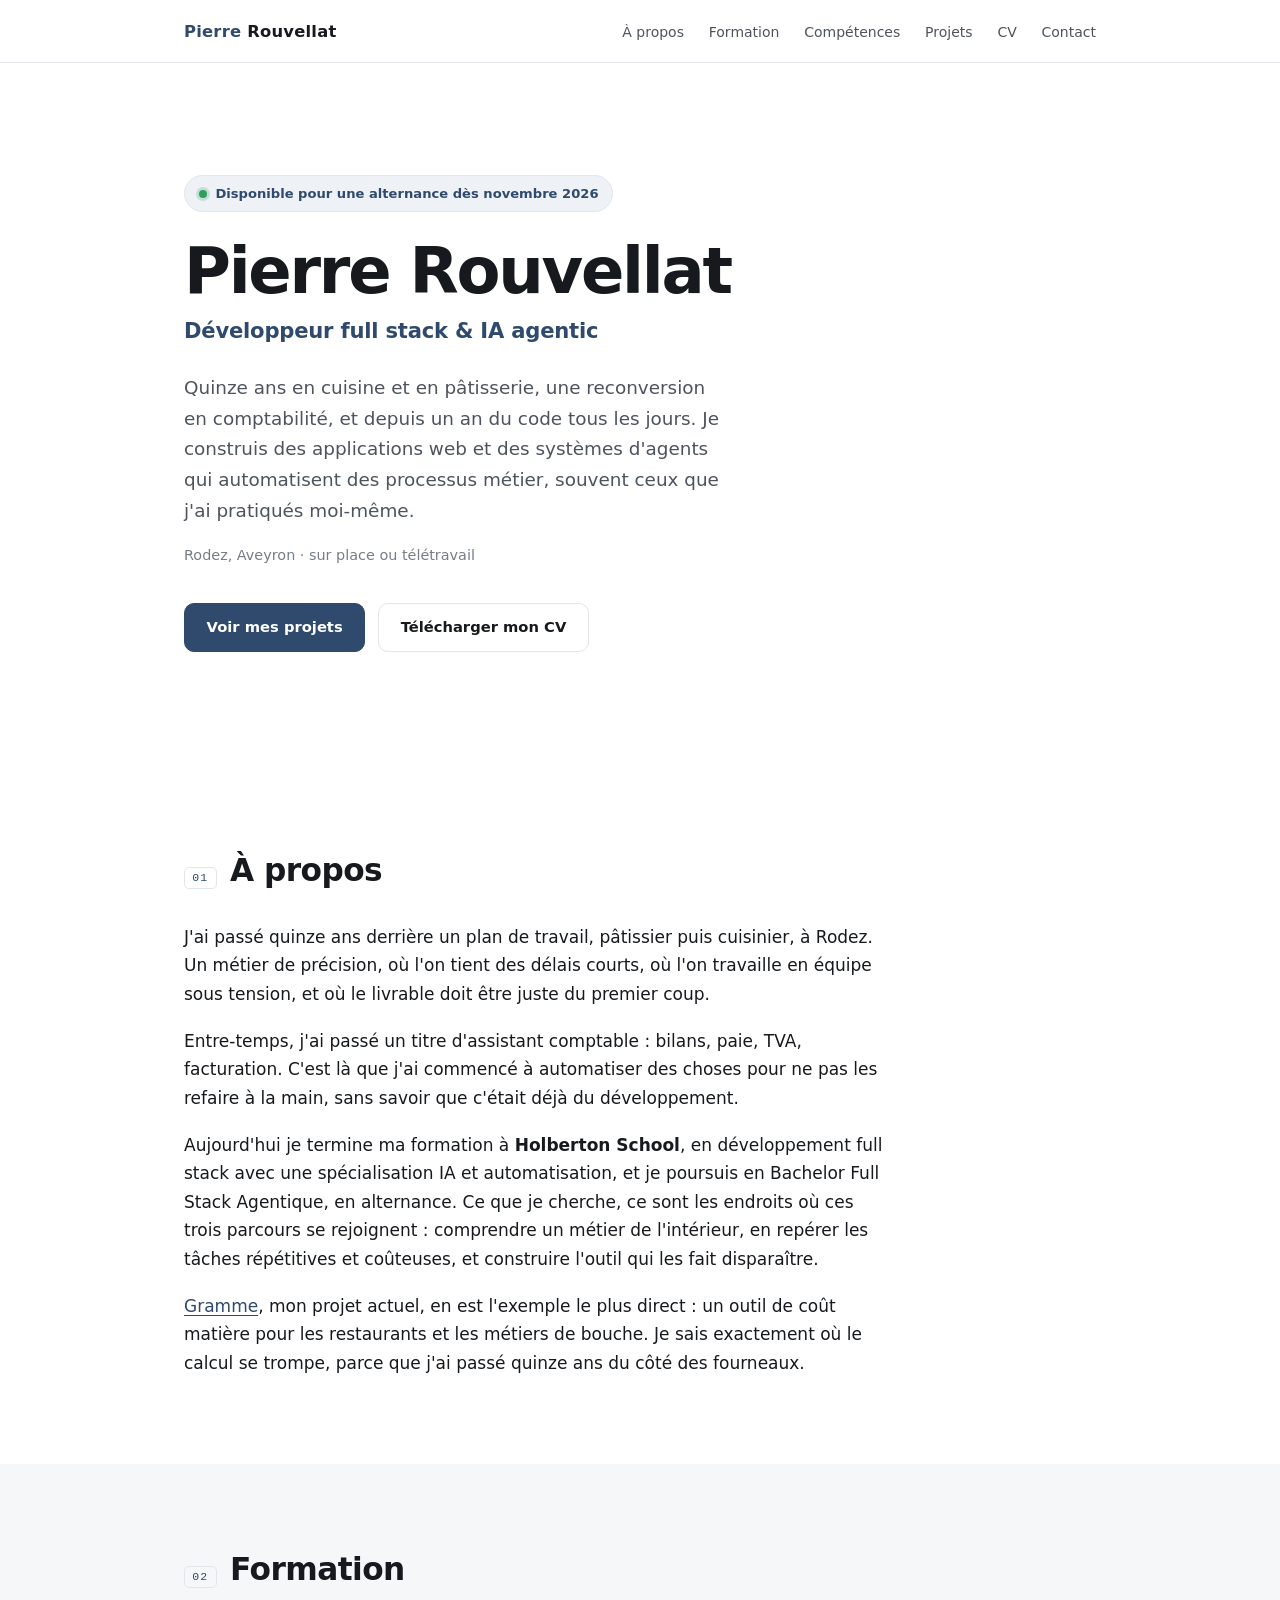
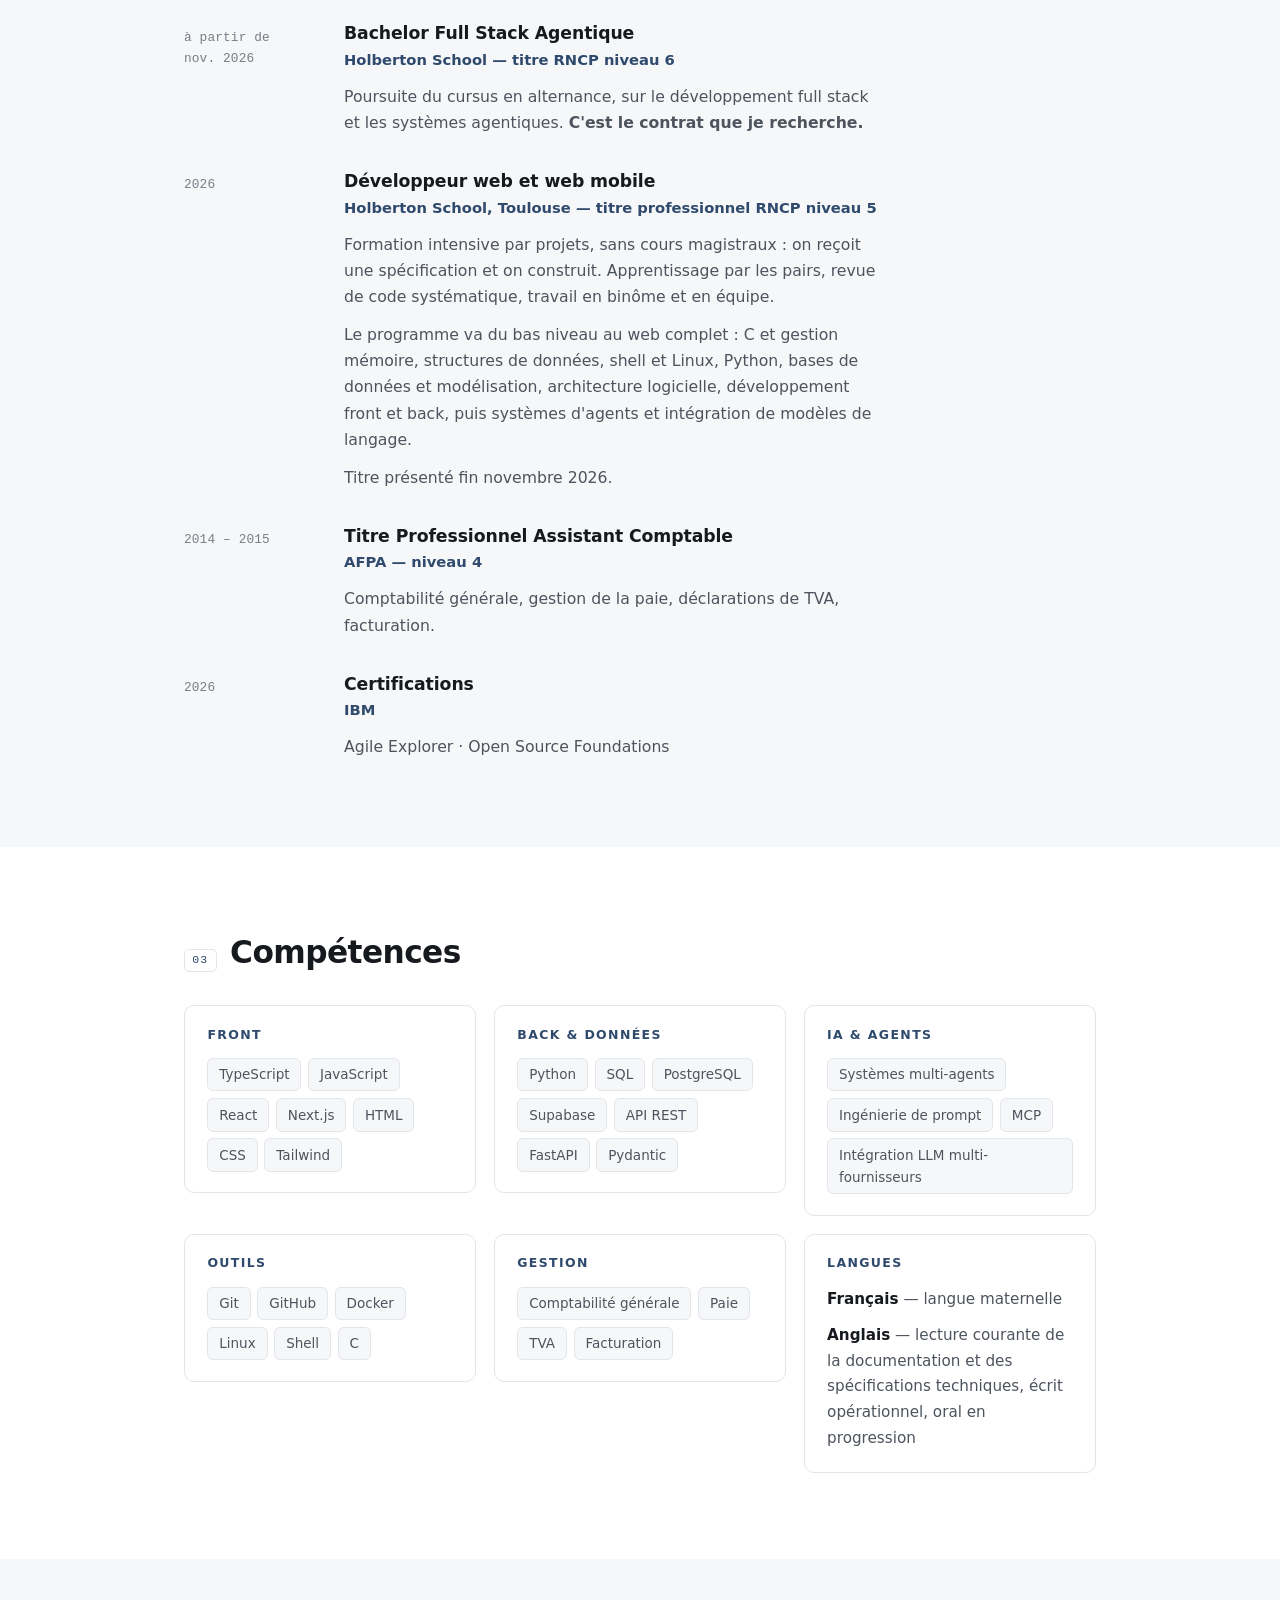
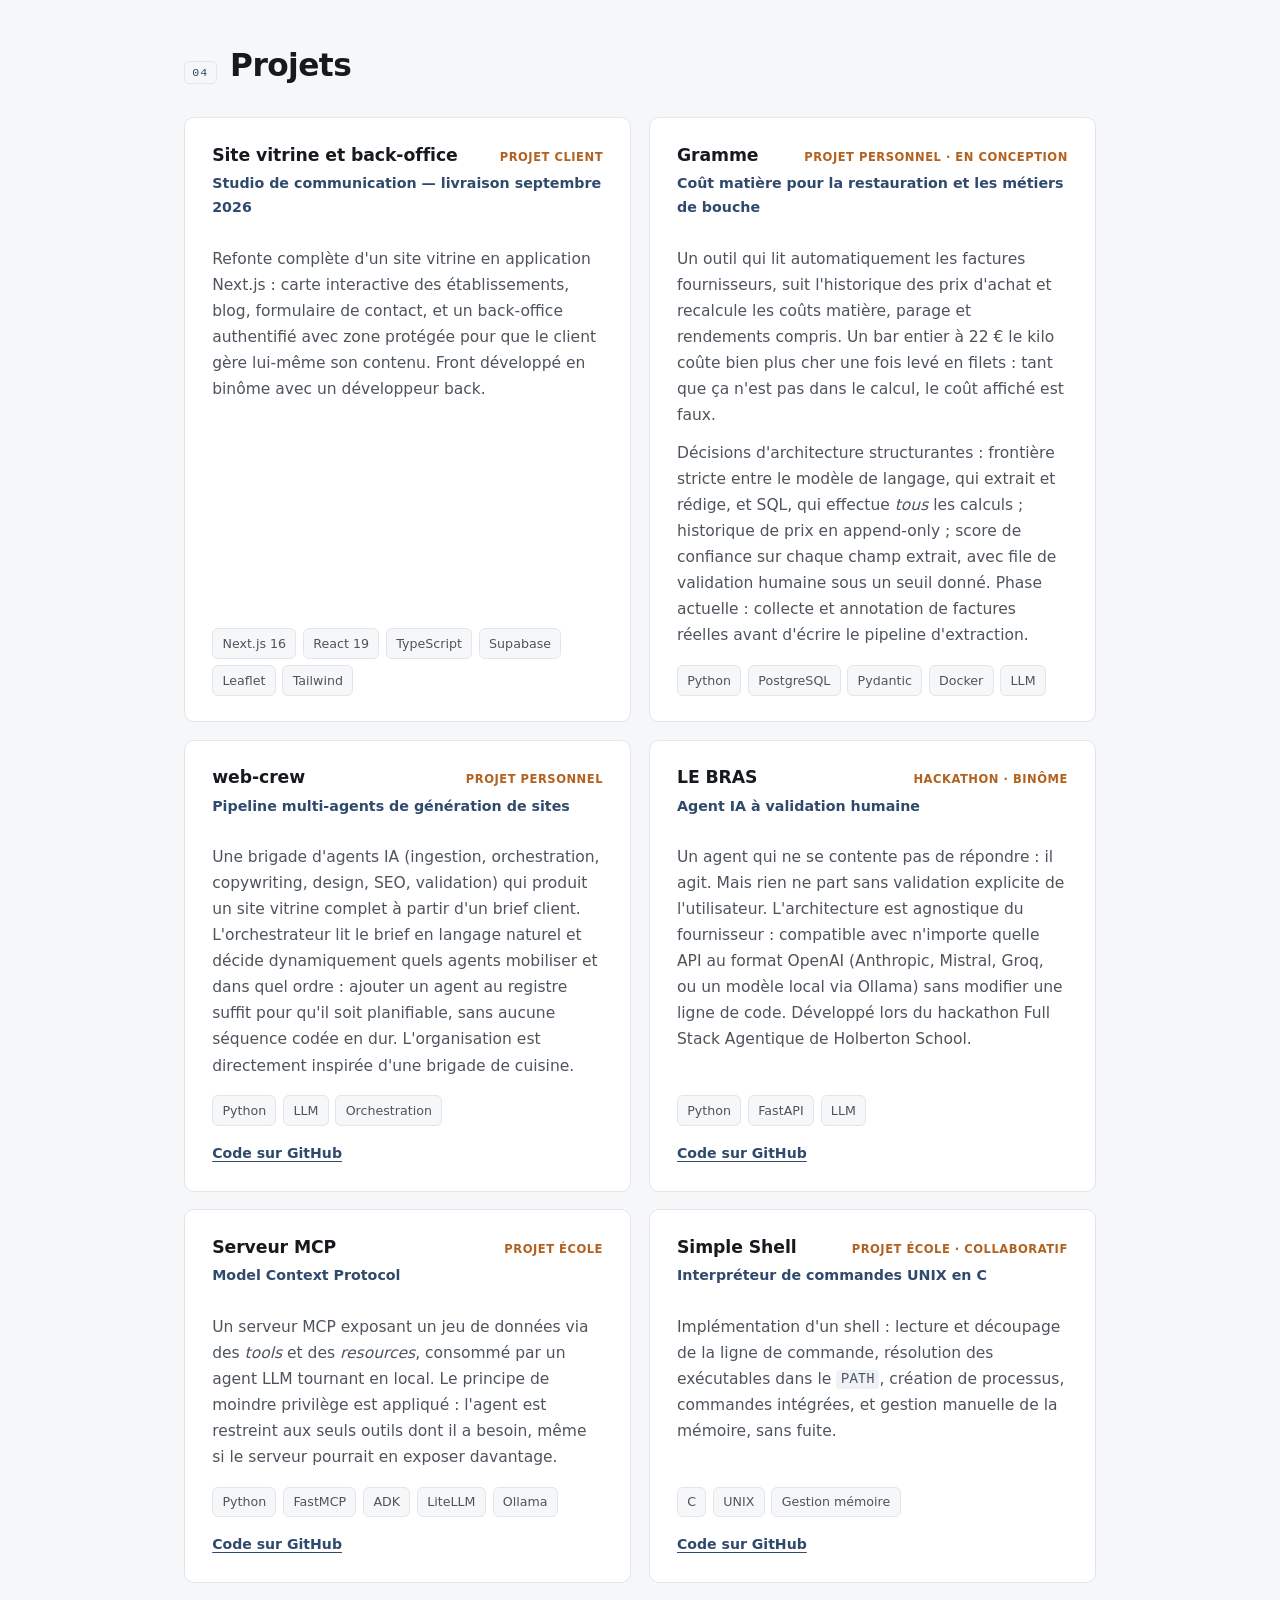
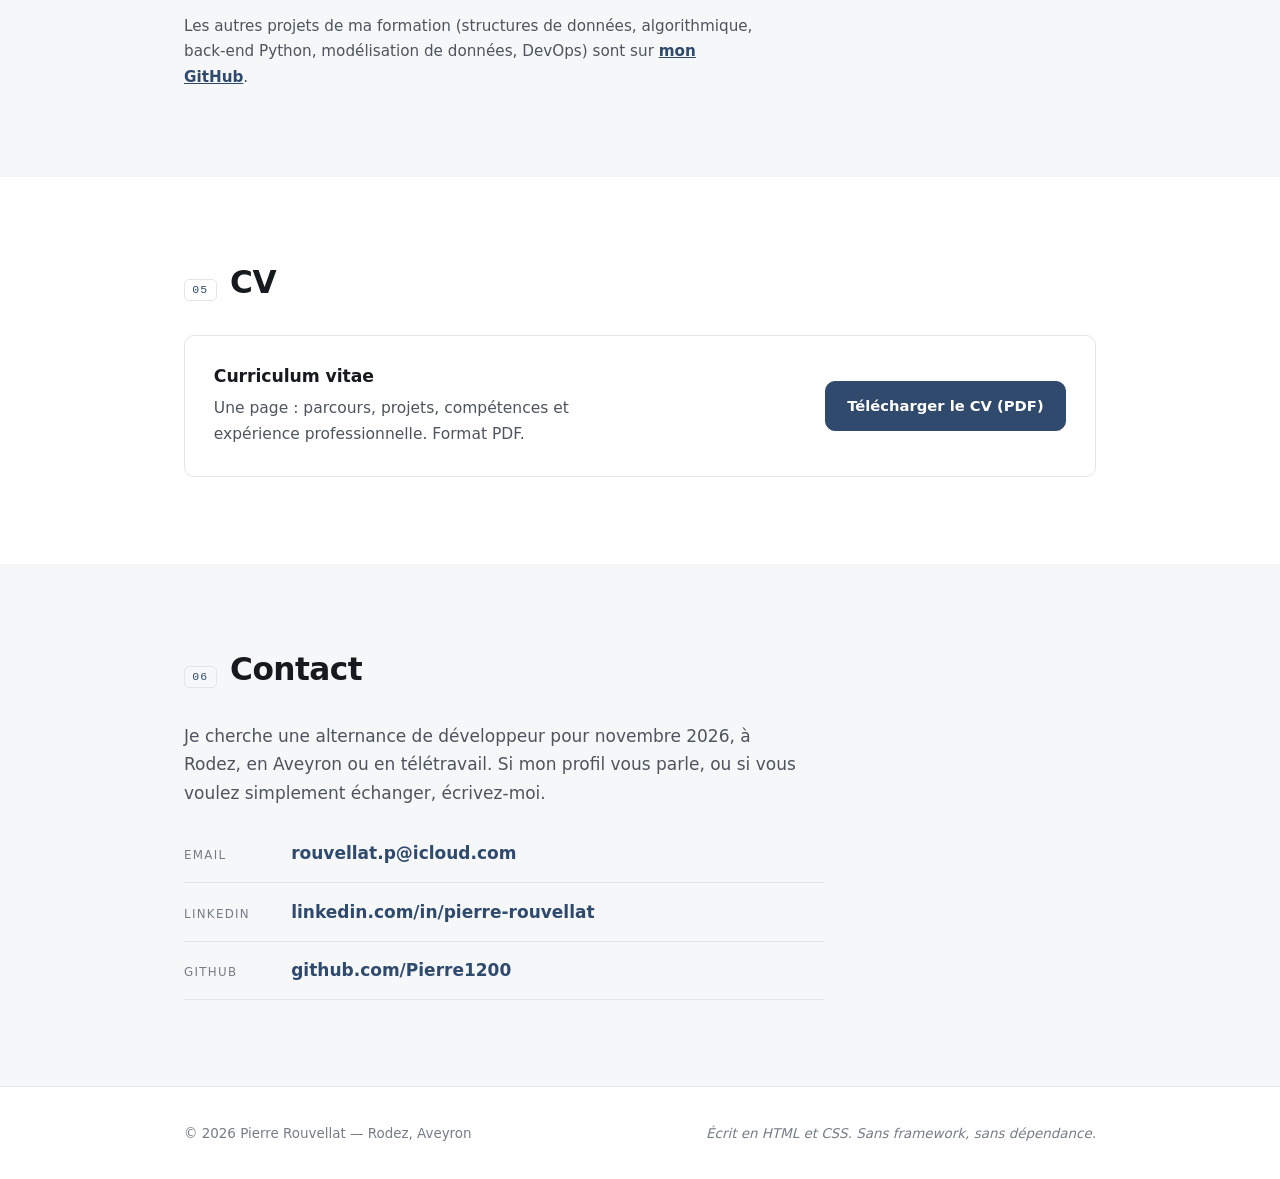
==== index.html @ 26ac3460 "Add Open Graph image metadata and enhance Twitter card settings in index.html" ====
<!doctype html>
<html lang="fr">
<head>
<meta charset="utf-8">
<meta name="viewport" content="width=device-width, initial-scale=1">
<title>Pierre Rouvellat — Développeur full stack &amp; IA agentic</title>
<meta name="description" content="Développeur full stack et IA agentic à Rodez. 15 ans en cuisine, une reconversion, et aujourd'hui des applications web et des systèmes d'agents. Recherche une alternance pour novembre 2026.">
<meta name="author" content="Pierre Rouvellat">

<meta property="og:type" content="website">
<meta property="og:title" content="Pierre Rouvellat — Développeur full stack &amp; IA agentic">
<meta property="og:description" content="15 ans en cuisine, une reconversion, et aujourd'hui du code tous les jours. Recherche une alternance pour novembre 2026.">
<meta property="og:url" content="https://pierre1200.github.io/">
<meta property="og:image" content="https://pierre1200.github.io/assets/og.png">
<meta property="og:image:width" content="1200">
<meta property="og:image:height" content="630">
<meta property="og:image:alt" content="Pierre Rouvellat, développeur full stack et IA agentic, recherche une alternance dès novembre 2026">
<meta property="og:locale" content="fr_FR">
<meta name="twitter:card" content="summary_large_image">

<link rel="icon" href="data:image/svg+xml,%3Csvg xmlns='http://www.w3.org/2000/svg' viewBox='0 0 100 100'%3E%3Crect width='100' height='100' rx='22' fill='%232f4a6d'/%3E%3Ctext x='50' y='68' font-family='Helvetica,Arial,sans-serif' font-size='52' font-weight='bold' fill='%23fff' text-anchor='middle'%3EPR%3C/text%3E%3C/svg%3E">
<meta http-equiv="Content-Security-Policy" content="default-src 'self'; script-src 'self'; style-src 'self'; img-src 'self' data:; font-src 'self'; connect-src 'none'; object-src 'none'; base-uri 'self'; form-action 'none'; upgrade-insecure-requests">
<meta name="referrer" content="strict-origin-when-cross-origin">
<link rel="stylesheet" href="style.css">
</head>
<body>

<a class="skip" href="#contenu">Aller au contenu</a>

<header class="site-header">
  <div class="wrap header-inner">
    <a class="brand" href="#top"><span>Pierre</span> Rouvellat</a>
    <nav aria-label="Navigation principale">
      <ul>
        <li><a href="#apropos">À propos</a></li>
        <li><a href="#formation">Formation</a></li>
        <li><a href="#competences">Compétences</a></li>
        <li><a href="#projets">Projets</a></li>
        <li><a href="#cv">CV</a></li>
        <li><a href="#contact">Contact</a></li>
      </ul>
    </nav>
  </div>
</header>

<main id="contenu">

  <section id="top" class="hero">
    <div class="wrap">
      <p class="dispo"><span class="dot" aria-hidden="true"></span> Disponible pour une alternance dès novembre&nbsp;2026</p>
      <h1>Pierre Rouvellat</h1>
      <p class="role">Développeur full stack &amp; IA agentic</p>
      <p class="pitch">
        Quinze ans en cuisine et en pâtisserie, une reconversion en comptabilité,
        et depuis un an du code tous les jours. Je construis des applications web
        et des systèmes d'agents qui automatisent des processus métier, souvent
        ceux que j'ai pratiqués moi-même.
      </p>
      <p class="lieu">Rodez, Aveyron · sur place ou télétravail</p>
      <div class="cta">
        <a class="btn btn-primary" href="#projets">Voir mes projets</a>
        <a class="btn" href="assets/CV-Pierre-Rouvellat-Alternance-Dev-2026.pdf" download>Télécharger mon CV</a>
      </div>
    </div>
  </section>

  <section id="apropos">
    <div class="wrap">
      <h2><span class="num">01</span> À propos</h2>
      <div class="prose">
        <p>
          J'ai passé quinze ans derrière un plan de travail, pâtissier puis
          cuisinier, à Rodez. Un métier de précision, où l'on tient des délais
          courts, où l'on travaille en équipe sous tension, et où le livrable doit
          être juste du premier coup.
        </p>
        <p>
          Entre-temps, j'ai passé un titre d'assistant comptable : bilans, paie, TVA,
          facturation. C'est là que j'ai commencé à automatiser des choses pour ne pas
          les refaire à la main, sans savoir que c'était déjà du développement.
        </p>
        <p>
          Aujourd'hui je termine ma formation à <strong>Holberton School</strong>, en
          développement full stack avec une spécialisation IA et automatisation, et je
          poursuis en Bachelor Full Stack Agentique, en alternance. Ce que je cherche,
          ce sont les endroits où ces trois parcours se rejoignent : comprendre un
          métier de l'intérieur, en repérer les tâches répétitives et coûteuses, et
          construire l'outil qui les fait disparaître.
        </p>
        <p>
          <a href="#projets">Gramme</a>, mon projet actuel, en est l'exemple le plus
          direct : un outil de coût matière pour les restaurants et les métiers de
          bouche. Je sais exactement où le calcul se trompe, parce que j'ai passé
          quinze ans du côté des fourneaux.
        </p>
      </div>
    </div>
  </section>

  <section id="formation" class="alt">
    <div class="wrap">
      <h2><span class="num">02</span> Formation</h2>

      <div class="tl">
        <article class="tl-item">
          <p class="tl-date">à partir de<br>nov. 2026</p>
          <div>
            <h3>Bachelor Full Stack Agentique</h3>
            <p class="tl-org">Holberton School — titre RNCP niveau 6</p>
            <p>
              Poursuite du cursus en alternance, sur le développement full stack et
              les systèmes agentiques. <strong>C'est le contrat que je recherche.</strong>
            </p>
          </div>
        </article>

        <article class="tl-item">
          <p class="tl-date">2026</p>
          <div>
            <h3>Développeur web et web mobile</h3>
            <p class="tl-org">Holberton School, Toulouse — titre professionnel RNCP niveau 5</p>
            <p>
              Formation intensive par projets, sans cours magistraux : on reçoit une
              spécification et on construit. Apprentissage par les pairs, revue de
              code systématique, travail en binôme et en équipe.
            </p>
            <p>
              Le programme va du bas niveau au web complet : C et gestion mémoire,
              structures de données, shell et Linux, Python, bases de données et
              modélisation, architecture logicielle, développement front et back,
              puis systèmes d'agents et intégration de modèles de langage.
            </p>
            <p>Titre présenté fin novembre 2026.</p>
          </div>
        </article>

        <article class="tl-item">
          <p class="tl-date">2014 – 2015</p>
          <div>
            <h3>Titre Professionnel Assistant Comptable</h3>
            <p class="tl-org">AFPA — niveau 4</p>
            <p>Comptabilité générale, gestion de la paie, déclarations de TVA, facturation.</p>
          </div>
        </article>

        <article class="tl-item">
          <p class="tl-date">2026</p>
          <div>
            <h3>Certifications</h3>
            <p class="tl-org">IBM</p>
            <p>Agile Explorer · Open Source Foundations</p>
          </div>
        </article>
      </div>
    </div>
  </section>

  <section id="competences">
    <div class="wrap">
      <h2><span class="num">03</span> Compétences</h2>

      <div class="grid-sk">
        <article class="sk">
          <h3>Front</h3>
          <ul class="chips">
            <li>TypeScript</li><li>JavaScript</li><li>React</li><li>Next.js</li>
            <li>HTML</li><li>CSS</li><li>Tailwind</li>
          </ul>
        </article>
        <article class="sk">
          <h3>Back &amp; données</h3>
          <ul class="chips">
            <li>Python</li><li>SQL</li><li>PostgreSQL</li><li>Supabase</li>
            <li>API REST</li><li>FastAPI</li><li>Pydantic</li>
          </ul>
        </article>
        <article class="sk">
          <h3>IA &amp; agents</h3>
          <ul class="chips">
            <li>Systèmes multi-agents</li><li>Ingénierie de prompt</li>
            <li>MCP</li><li>Intégration LLM multi-fournisseurs</li>
          </ul>
        </article>
        <article class="sk">
          <h3>Outils</h3>
          <ul class="chips">
            <li>Git</li><li>GitHub</li><li>Docker</li><li>Linux</li><li>Shell</li><li>C</li>
          </ul>
        </article>
        <article class="sk">
          <h3>Gestion</h3>
          <ul class="chips">
            <li>Comptabilité générale</li><li>Paie</li><li>TVA</li><li>Facturation</li>
          </ul>
        </article>
        <article class="sk">
          <h3>Langues</h3>
          <ul class="langues">
            <li><strong>Français</strong> — langue maternelle</li>
            <li><strong>Anglais</strong> — lecture courante de la documentation et des
                spécifications techniques, écrit opérationnel, oral en progression</li>
          </ul>
        </article>
      </div>
    </div>
  </section>

  <section id="projets" class="alt">
    <div class="wrap">
      <h2><span class="num">04</span> Projets</h2>

      <div class="projets">

        <article class="projet">
          <div class="p-head">
            <h3>Site vitrine et back-office</h3>
            <p class="p-tag">Projet client</p>
          </div>
          <p class="p-sub">Studio de communication — livraison septembre 2026</p>
          <p>
            Refonte complète d'un site vitrine en application Next.js : carte
            interactive des établissements, blog, formulaire de contact, et un
            back-office authentifié avec zone protégée pour que le client gère
            lui-même son contenu. Front développé en binôme avec un développeur back.
          </p>
          <ul class="chips small">
            <li>Next.js 16</li><li>React 19</li><li>TypeScript</li>
            <li>Supabase</li><li>Leaflet</li><li>Tailwind</li>
          </ul>
        </article>

        <article class="projet">
          <div class="p-head">
            <h3>Gramme</h3>
            <p class="p-tag">Projet personnel · en conception</p>
          </div>
          <p class="p-sub">Coût matière pour la restauration et les métiers de bouche</p>
          <p>
            Un outil qui lit automatiquement les factures fournisseurs, suit
            l'historique des prix d'achat et recalcule les coûts matière, parage et
            rendements compris. Un bar entier à 22&nbsp;€ le kilo coûte bien plus cher
            une fois levé en filets : tant que ça n'est pas dans le calcul, le coût
            affiché est faux.
          </p>
          <p>
            Décisions d'architecture structurantes : frontière stricte entre le modèle
            de langage, qui extrait et rédige, et SQL, qui effectue <em>tous</em> les
            calculs ; historique de prix en append-only ; score de confiance sur chaque
            champ extrait, avec file de validation humaine sous un seuil donné.
            Phase actuelle : collecte et annotation de factures réelles avant d'écrire
            le pipeline d'extraction.
          </p>
          <ul class="chips small">
            <li>Python</li><li>PostgreSQL</li><li>Pydantic</li><li>Docker</li><li>LLM</li>
          </ul>
        </article>

        <article class="projet">
          <div class="p-head">
            <h3>web-crew</h3>
            <p class="p-tag">Projet personnel</p>
          </div>
          <p class="p-sub">Pipeline multi-agents de génération de sites</p>
          <p>
            Une brigade d'agents IA (ingestion, orchestration, copywriting, design,
            SEO, validation) qui produit un site vitrine complet à partir d'un brief
            client. L'orchestrateur lit le brief en langage naturel et décide
            dynamiquement quels agents mobiliser et dans quel ordre : ajouter un agent
            au registre suffit pour qu'il soit planifiable, sans aucune séquence codée
            en dur. L'organisation est directement inspirée d'une brigade de cuisine.
          </p>
          <ul class="chips small"><li>Python</li><li>LLM</li><li>Orchestration</li></ul>
          <p class="p-links"><a href="https://github.com/Pierre1200/web-crew" target="_blank" rel="noopener noreferrer">Code sur GitHub</a></p>
        </article>

        <article class="projet">
          <div class="p-head">
            <h3>LE BRAS</h3>
            <p class="p-tag">Hackathon · binôme</p>
          </div>
          <p class="p-sub">Agent IA à validation humaine</p>
          <p>
            Un agent qui ne se contente pas de répondre : il agit. Mais rien ne part
            sans validation explicite de l'utilisateur. L'architecture est agnostique
            du fournisseur : compatible avec n'importe quelle API au format OpenAI
            (Anthropic, Mistral, Groq, ou un modèle local via Ollama) sans modifier
            une ligne de code. Développé lors du hackathon Full Stack Agentique de
            Holberton School.
          </p>
          <ul class="chips small"><li>Python</li><li>FastAPI</li><li>LLM</li></ul>
          <p class="p-links"><a href="https://github.com/Pierre1200/hackathon-le-bras" target="_blank" rel="noopener noreferrer">Code sur GitHub</a></p>
        </article>

        <article class="projet">
          <div class="p-head">
            <h3>Serveur MCP</h3>
            <p class="p-tag">Projet école</p>
          </div>
          <p class="p-sub">Model Context Protocol</p>
          <p>
            Un serveur MCP exposant un jeu de données via des <em>tools</em> et des
            <em>resources</em>, consommé par un agent LLM tournant en local. Le
            principe de moindre privilège est appliqué : l'agent est restreint aux
            seuls outils dont il a besoin, même si le serveur pourrait en exposer
            davantage.
          </p>
          <ul class="chips small"><li>Python</li><li>FastMCP</li><li>ADK</li><li>LiteLLM</li><li>Ollama</li></ul>
          <p class="p-links"><a href="https://github.com/Pierre1200/mcp-intro" target="_blank" rel="noopener noreferrer">Code sur GitHub</a></p>
        </article>

        <article class="projet">
          <div class="p-head">
            <h3>Simple Shell</h3>
            <p class="p-tag">Projet école · collaboratif</p>
          </div>
          <p class="p-sub">Interpréteur de commandes UNIX en C</p>
          <p>
            Implémentation d'un shell : lecture et découpage de la ligne de commande,
            résolution des exécutables dans le <code>PATH</code>, création de processus,
            commandes intégrées, et gestion manuelle de la mémoire, sans fuite.
          </p>
          <ul class="chips small"><li>C</li><li>UNIX</li><li>Gestion mémoire</li></ul>
          <p class="p-links"><a href="https://github.com/Pierre1200/holbertonschool-simple_shell" target="_blank" rel="noopener noreferrer">Code sur GitHub</a></p>
        </article>

      </div>

      <p class="more">
        Les autres projets de ma formation (structures de données, algorithmique,
        back-end Python, modélisation de données, DevOps) sont sur
        <a href="https://github.com/Pierre1200" target="_blank" rel="noopener noreferrer">mon GitHub</a>.
      </p>
    </div>
  </section>

  <section id="cv">
    <div class="wrap">
      <h2><span class="num">05</span> CV</h2>
      <div class="cv-box">
        <div>
          <h3>Curriculum vitae</h3>
          <p>
            Une page : parcours, projets, compétences et expérience professionnelle.
            Format PDF.
          </p>
        </div>
        <a class="btn btn-primary" href="assets/CV-Pierre-Rouvellat-Alternance-Dev-2026.pdf" download>
          Télécharger le CV (PDF)
        </a>
      </div>
    </div>
  </section>

  <section id="contact" class="alt">
    <div class="wrap">
      <h2><span class="num">06</span> Contact</h2>
      <p class="contact-intro">
        Je cherche une alternance de développeur pour novembre 2026, à Rodez, en
        Aveyron ou en télétravail. Si mon profil vous parle, ou si vous voulez
        simplement échanger, écrivez-moi.
      </p>
      <ul class="contacts">
        <li>
          <span class="c-label">Email</span>
          <a href="mailto:rouvellat.p@icloud.com">rouvellat.p@icloud.com</a>
        </li>
        <li>
          <span class="c-label">LinkedIn</span>
          <a href="https://www.linkedin.com/in/pierre-rouvellat/" target="_blank" rel="noopener noreferrer">linkedin.com/in/pierre-rouvellat</a>
        </li>
        <li>
          <span class="c-label">GitHub</span>
          <a href="https://github.com/Pierre1200" target="_blank" rel="noopener noreferrer">github.com/Pierre1200</a>
        </li>
      </ul>
    </div>
  </section>

</main>

<footer class="site-footer">
  <div class="wrap footer-inner">
    <p>© <span id="year">2026</span> Pierre Rouvellat — Rodez, Aveyron</p>
    <p class="made">Écrit en HTML et CSS. Sans framework, sans dépendance.</p>
  </div>
</footer>

<script src="main.js"></script>
</body>
</html>
---- style.css ----
/* ==========================================================================
   Pierre Rouvellat — feuille de style unique
   Pas de framework, pas de dépendance, pas d'étape de build.
   ========================================================================== */

/* --- Jetons de design ---------------------------------------------------- */
:root {
  --bg:        #ffffff;
  --bg-alt:    #f6f7f9;
  --surface:   #ffffff;
  --text:      #16191d;
  --text-soft: #4d545d;
  --text-mute: #767d86;
  --line:      #e2e6ea;
  --accent:    #2f4a6d;
  --accent-lo: #eef2f7;
  --warm:      #b3611f;

  --max: 62rem;
  --pad: clamp(1.15rem, 5vw, 2.5rem);
  --radius: 10px;

  --sans: system-ui, -apple-system, "Segoe UI", Roboto, "Helvetica Neue", Arial, sans-serif;
  --mono: ui-monospace, SFMono-Regular, "SF Mono", Menlo, Consolas, monospace;
}

@media (prefers-color-scheme: dark) {
  :root {
    --bg:        #14171b;
    --bg-alt:    #191d22;
    --surface:   #1d2126;
    --text:      #e8eaed;
    --text-soft: #b3b9c1;
    --text-mute: #878e97;
    --line:      #2b3138;
    --accent:    #8fb4e0;
    --accent-lo: #1f2833;
    --warm:      #e0a06a;
  }
}

/* --- Base ---------------------------------------------------------------- */
*, *::before, *::after { box-sizing: border-box; }
* { margin: 0; padding: 0; }

html { scroll-behavior: smooth; scroll-padding-top: 5rem; }
@media (prefers-reduced-motion: reduce) { html { scroll-behavior: auto; } }

body {
  font-family: var(--sans);
  font-size: 1.0625rem;
  line-height: 1.68;
  color: var(--text);
  background: var(--bg);
  -webkit-font-smoothing: antialiased;
  text-rendering: optimizeLegibility;
}

a { color: inherit; }
a:focus-visible, .btn:focus-visible {
  outline: 2px solid var(--accent);
  outline-offset: 3px;
  border-radius: 3px;
}

ul { list-style: none; }
code { font-family: var(--mono); font-size: .9em; background: var(--accent-lo);
       padding: .1em .35em; border-radius: 4px; }

.wrap { max-width: var(--max); margin-inline: auto; padding-inline: var(--pad); }

.skip {
  position: absolute; left: -9999px; top: 0;
  background: var(--accent); color: #fff; padding: .7rem 1.1rem; z-index: 100;
}
.skip:focus { left: 0; }

/* --- En-tête ------------------------------------------------------------- */
.site-header {
  position: sticky; top: 0; z-index: 50;
  background: color-mix(in srgb, var(--bg) 88%, transparent);
  backdrop-filter: saturate(140%) blur(10px);
  border-bottom: 1px solid var(--line);
}
.header-inner {
  display: flex; align-items: center; justify-content: space-between;
  gap: 1.5rem; min-height: 3.9rem; flex-wrap: wrap;
}
.brand {
  font-weight: 700; letter-spacing: .015em; text-decoration: none;
  font-size: 1.02rem; white-space: nowrap;
}
.brand span { color: var(--accent); }

.site-header nav ul { display: flex; flex-wrap: wrap; gap: clamp(.7rem, 2.2vw, 1.55rem); }
.site-header nav a {
  text-decoration: none; font-size: .875rem; color: var(--text-soft);
  padding: .3rem 0; border-bottom: 1.5px solid transparent; transition: color .15s, border-color .15s;
}
.site-header nav a:hover { color: var(--accent); border-bottom-color: var(--accent); }

/* Sur petit écran l'en-tête passe sur deux lignes : collé, il mangerait un tiers
   de la hauteur utile. La page est courte, on le laisse défiler. */
@media (max-width: 48rem) {
  .site-header { position: static; }
  .header-inner { padding-block: .8rem; min-height: 0; }
}

/* --- Sections ------------------------------------------------------------ */
section { padding-block: clamp(3.2rem, 8vw, 5.4rem); }
section.alt { background: var(--bg-alt); }

h2 {
  font-size: clamp(1.5rem, 3.4vw, 1.95rem);
  line-height: 1.22; letter-spacing: -.018em; font-weight: 700;
  margin-bottom: 2.1rem; display: flex; align-items: baseline; gap: .85rem;
}
h2 .num {
  font-family: var(--mono); font-size: .72rem; font-weight: 500;
  color: var(--accent); letter-spacing: .1em;
  border: 1px solid var(--line); border-radius: 5px; padding: .2rem .45rem;
}

h3 { font-size: 1.08rem; line-height: 1.35; letter-spacing: -.005em; }

/* --- Accroche ------------------------------------------------------------ */
.hero { padding-block: clamp(3.5rem, 11vw, 7rem); }

.dispo {
  display: inline-flex; align-items: center; gap: .55rem;
  font-size: .82rem; font-weight: 600; color: var(--accent);
  background: var(--accent-lo); border: 1px solid var(--line);
  padding: .4rem .85rem; border-radius: 999px; margin-bottom: 1.6rem;
}
.dot {
  width: .5rem; height: .5rem; border-radius: 50%;
  background: #2e9e5b; flex-shrink: 0;
  box-shadow: 0 0 0 3px color-mix(in srgb, #2e9e5b 22%, transparent);
}

.hero h1 {
  font-size: clamp(2.4rem, 8vw, 4rem);
  line-height: 1.04; letter-spacing: -.035em; font-weight: 800;
}
.hero .role {
  font-size: clamp(1.05rem, 3vw, 1.32rem); font-weight: 600;
  color: var(--accent); margin-top: .55rem; letter-spacing: -.01em;
}
.hero .pitch {
  max-width: 46ch; margin-top: 1.5rem;
  font-size: clamp(1.02rem, 2.3vw, 1.15rem); color: var(--text-soft);
}
.hero .lieu {
  margin-top: 1rem; font-size: .9rem; color: var(--text-mute);
}

.cta { display: flex; flex-wrap: wrap; gap: .8rem; margin-top: 2.2rem; }
.btn {
  display: inline-block; text-decoration: none; font-size: .92rem; font-weight: 600;
  padding: .72rem 1.35rem; border-radius: var(--radius);
  border: 1px solid var(--line); background: var(--surface); color: var(--text);
  transition: border-color .15s, transform .1s, background .15s;
}
.btn:hover { border-color: var(--accent); transform: translateY(-1px); }
.btn-primary { background: var(--accent); border-color: var(--accent); color: #fff; }
@media (prefers-color-scheme: dark) { .btn-primary { color: #14171b; } }
.btn-primary:hover { opacity: .92; }

/* --- Texte courant ------------------------------------------------------- */
.prose { max-width: 65ch; }
.prose p + p { margin-top: 1.15rem; }
.prose a { color: var(--accent); text-decoration-thickness: 1px; text-underline-offset: 3px; }

/* --- Chronologie --------------------------------------------------------- */
.tl { display: grid; gap: 2.1rem; max-width: 65ch; }
.tl-item { display: grid; grid-template-columns: 8.5rem 1fr; gap: 1.5rem; }
.tl-date {
  font-family: var(--mono); font-size: .8rem; color: var(--text-mute);
  padding-top: .28rem; letter-spacing: .01em;
}
.tl-org { color: var(--accent); font-size: .92rem; font-weight: 600; margin: .15rem 0 .6rem; }
.tl-item p + p { margin-top: .7rem; }
.tl-item > div > p:not(.tl-org) { color: var(--text-soft); font-size: .98rem; }

@media (max-width: 34rem) {
  .tl-item { grid-template-columns: 1fr; gap: .5rem; }
  .tl-date { padding-top: 0; }
}

/* --- Compétences --------------------------------------------------------- */
.grid-sk {
  display: grid; gap: 1.1rem; align-items: start;
  grid-template-columns: repeat(auto-fit, minmax(15.5rem, 1fr));
}
.sk {
  background: var(--surface); border: 1px solid var(--line);
  border-radius: var(--radius); padding: 1.3rem 1.4rem;
}
.sk h3 { font-size: .78rem; text-transform: uppercase; letter-spacing: .11em;
         color: var(--accent); margin-bottom: .9rem; }

.chips { display: flex; flex-wrap: wrap; gap: .42rem; }
.chips li {
  font-size: .845rem; color: var(--text-soft);
  background: var(--bg-alt); border: 1px solid var(--line);
  padding: .27rem .68rem; border-radius: 6px;
}
.sk .chips li { background: var(--bg-alt); }

.langues li { font-size: .95rem; color: var(--text-soft); }
.langues li + li { margin-top: .7rem; }
.langues strong { color: var(--text); }

/* --- Projets ------------------------------------------------------------- */
.projets { display: grid; gap: 1.1rem; grid-template-columns: repeat(auto-fit, minmax(20rem, 1fr)); }
.projet {
  background: var(--surface); border: 1px solid var(--line);
  border-radius: var(--radius); padding: 1.6rem 1.7rem;
  display: flex; flex-direction: column;
}
.p-head { display: flex; align-items: baseline; justify-content: space-between; gap: 1rem; flex-wrap: wrap; }
.p-tag {
  font-size: .72rem; font-weight: 600; letter-spacing: .045em; text-transform: uppercase;
  color: var(--warm); white-space: nowrap;
}
.p-sub { font-size: .89rem; color: var(--accent); font-weight: 600; margin: .3rem 0 .85rem; }
.projet p:not(.p-sub):not(.p-tag):not(.p-links) { color: var(--text-soft); font-size: .97rem; }
.projet p + p:not(.p-sub) { margin-top: .75rem; }
.chips.small { margin-top: auto; padding-top: 1.05rem; }
.chips.small li { font-size: .79rem; padding: .22rem .58rem; }
.p-links { margin-top: 1rem; font-size: .88rem; }
.p-links a { color: var(--accent); font-weight: 600; text-underline-offset: 3px; }

.more { margin-top: 1.9rem; font-size: .95rem; color: var(--text-soft); max-width: 60ch; }
.more a { color: var(--accent); font-weight: 600; }

/* --- CV ------------------------------------------------------------------ */
.cv-box {
  display: flex; align-items: center; justify-content: space-between;
  gap: 1.8rem; flex-wrap: wrap;
  background: var(--surface); border: 1px solid var(--line);
  border-radius: var(--radius); padding: 1.8rem;
}
.cv-box p { color: var(--text-soft); font-size: .97rem; margin-top: .45rem; max-width: 42ch; }

/* --- Contact ------------------------------------------------------------- */
.contact-intro { max-width: 58ch; color: var(--text-soft); margin-bottom: 2rem; }
.contacts { display: grid; gap: .9rem; max-width: 40rem; }
.contacts li {
  display: flex; align-items: baseline; gap: 1.2rem;
  border-bottom: 1px solid var(--line); padding-bottom: .9rem; flex-wrap: wrap;
}
.c-label {
  font-size: .74rem; text-transform: uppercase; letter-spacing: .11em;
  color: var(--text-mute); min-width: 5.5rem;
}
.contacts a {
  color: var(--accent); font-weight: 600; text-decoration: none;
  text-underline-offset: 4px; word-break: break-word;
}
.contacts a:hover { text-decoration: underline; }

/* --- Pied de page -------------------------------------------------------- */
.site-footer { border-top: 1px solid var(--line); padding-block: 2.2rem; }
.footer-inner {
  display: flex; justify-content: space-between; gap: 1rem; flex-wrap: wrap;
  font-size: .84rem; color: var(--text-mute);
}
.made { font-style: italic; }

/* --- Impression ---------------------------------------------------------- */
@media print {
  .site-header, .cta, .skip { display: none; }
  body { font-size: 11pt; }
  section { padding-block: 1rem; break-inside: avoid; }
  a { text-decoration: none; }
}
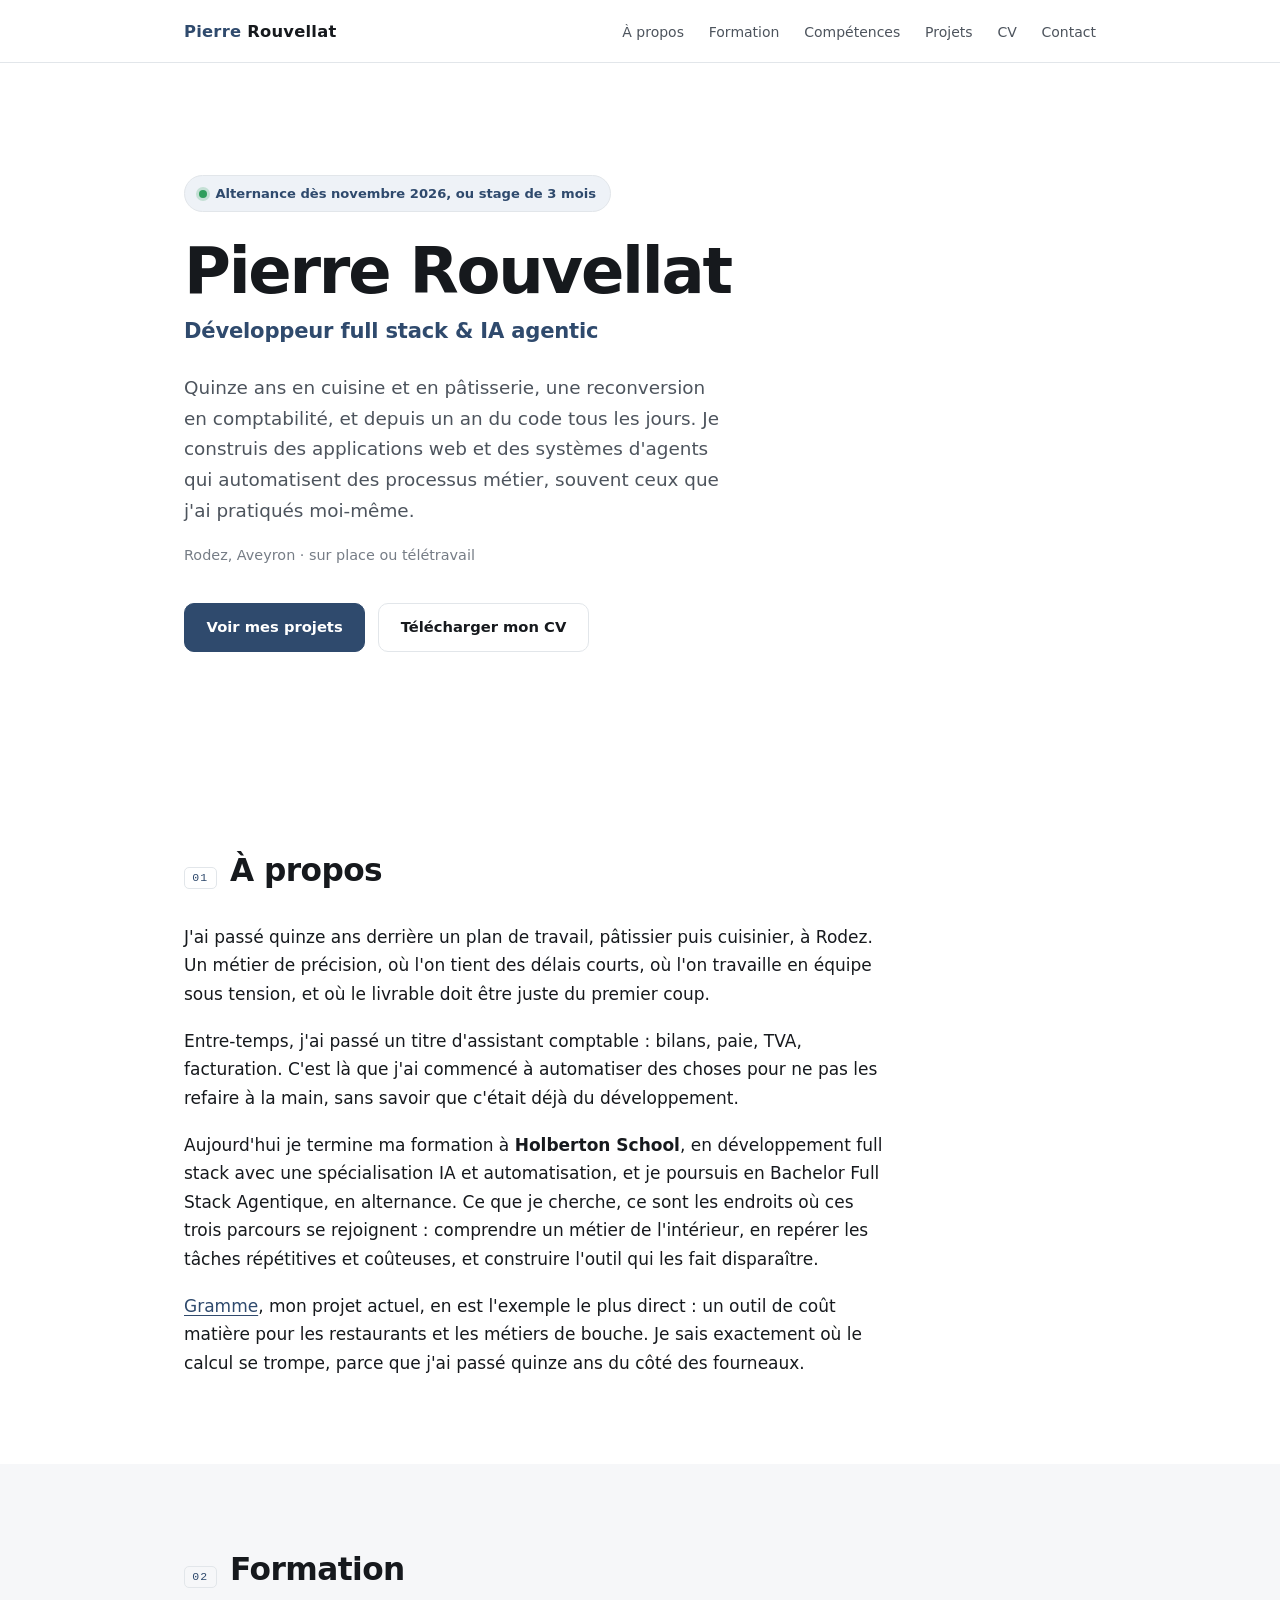
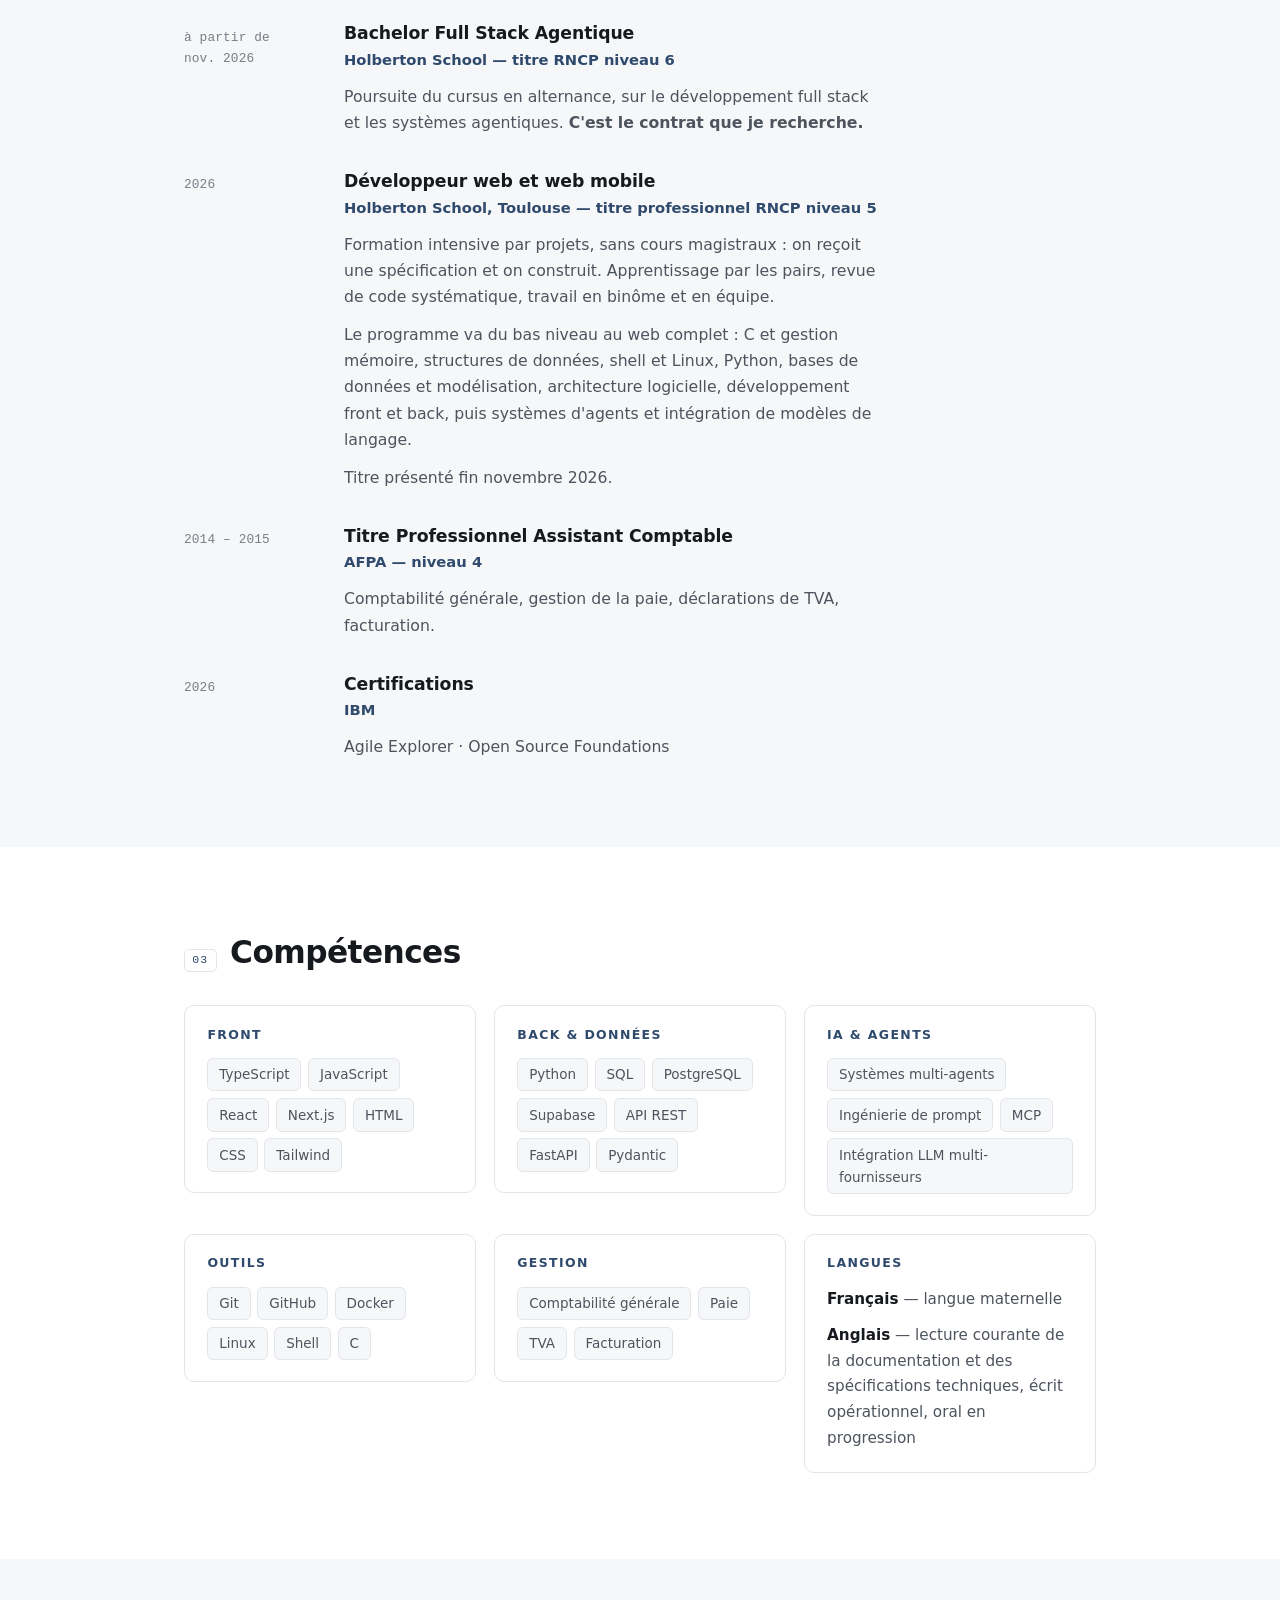
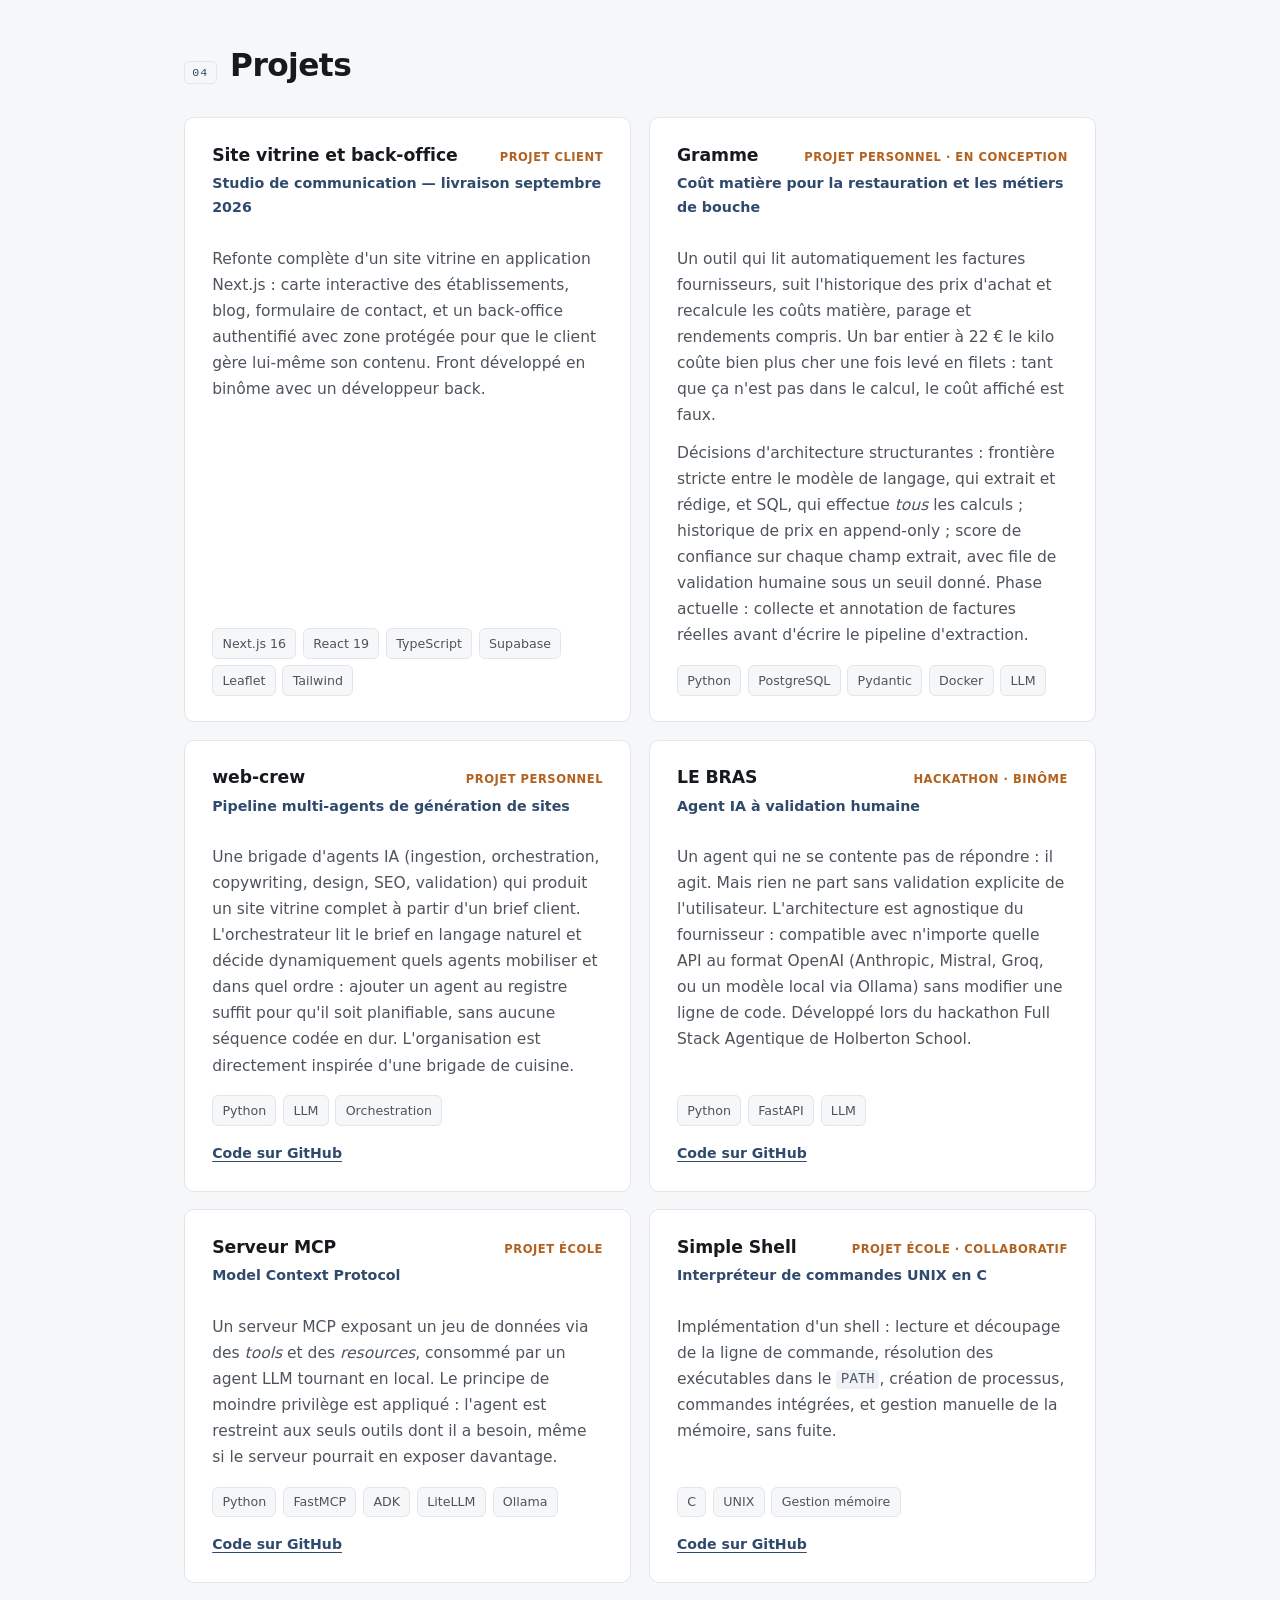
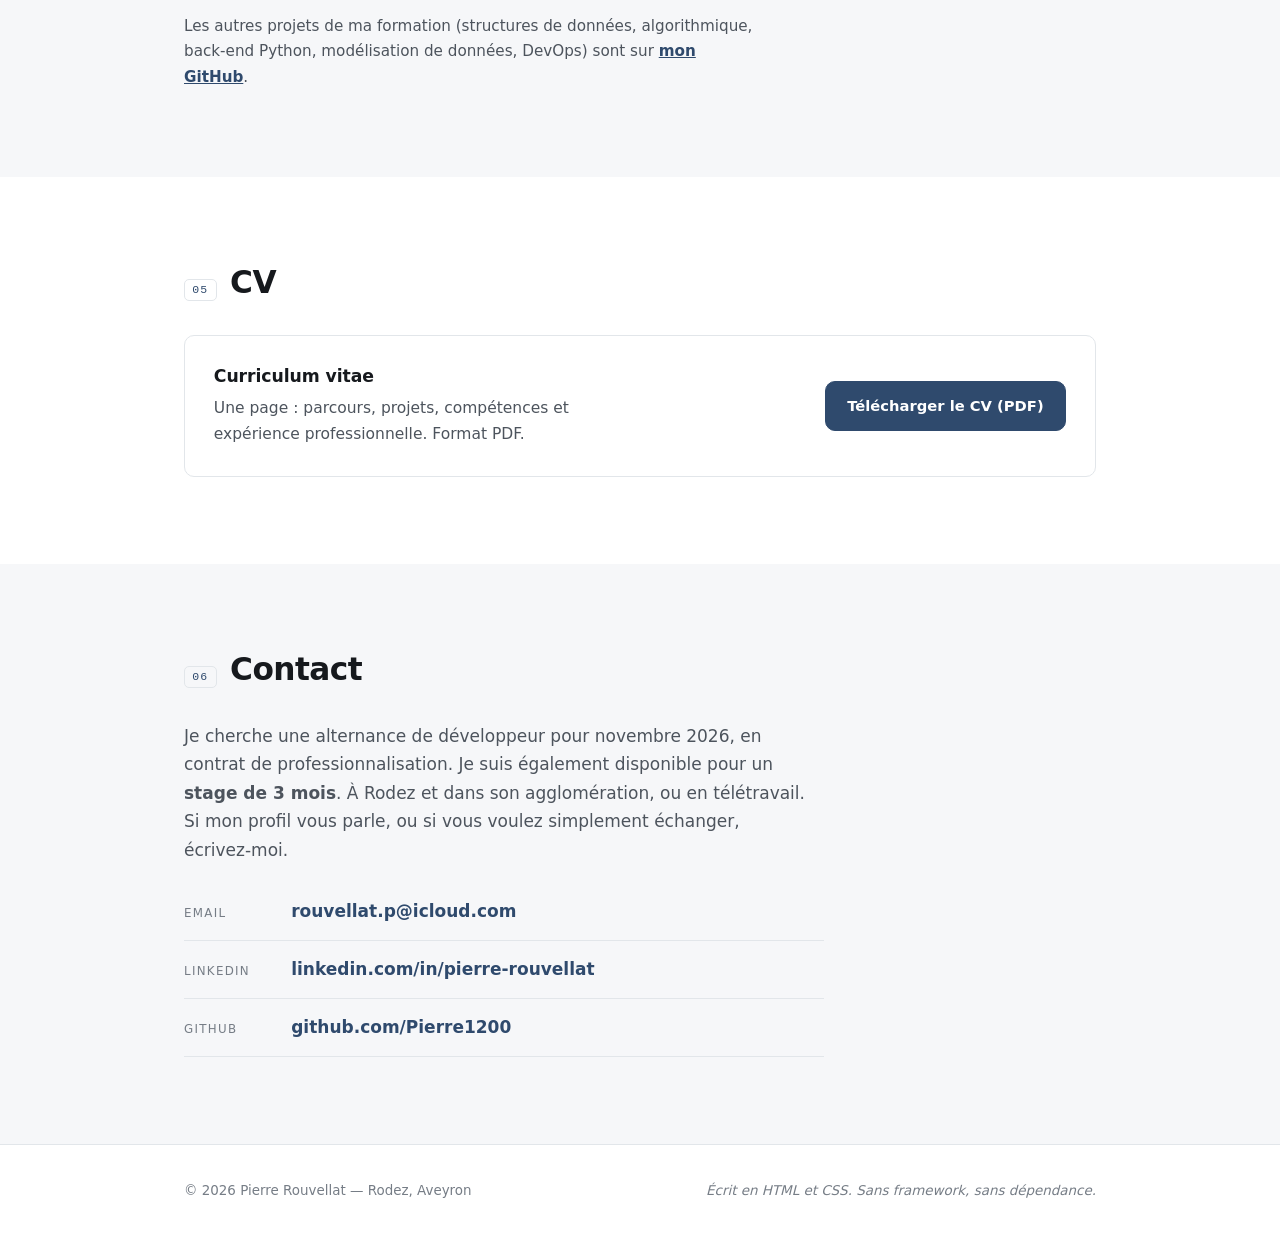
==== commit 006f0fbe: "Update CV details and enhance availability description in index.html" ====
--- a/index.html
+++ b/index.html
@@ -47,7 +47,7 @@
 
   <section id="top" class="hero">
     <div class="wrap">
-      <p class="dispo"><span class="dot" aria-hidden="true"></span> Disponible pour une alternance dès novembre&nbsp;2026</p>
+      <p class="dispo"><span class="dot" aria-hidden="true"></span> Alternance dès novembre&nbsp;2026, ou stage de 3&nbsp;mois</p>
       <h1>Pierre Rouvellat</h1>
       <p class="role">Développeur full stack &amp; IA agentic</p>
       <p class="pitch">
@@ -355,9 +355,10 @@
     <div class="wrap">
       <h2><span class="num">06</span> Contact</h2>
       <p class="contact-intro">
-        Je cherche une alternance de développeur pour novembre 2026, à Rodez, en
-        Aveyron ou en télétravail. Si mon profil vous parle, ou si vous voulez
-        simplement échanger, écrivez-moi.
+        Je cherche une alternance de développeur pour novembre 2026, en contrat de
+        professionnalisation. Je suis également disponible pour un <strong>stage de
+        3 mois</strong>. À Rodez et dans son agglomération, ou en télétravail.
+        Si mon profil vous parle, ou si vous voulez simplement échanger, écrivez-moi.
       </p>
       <ul class="contacts">
         <li>
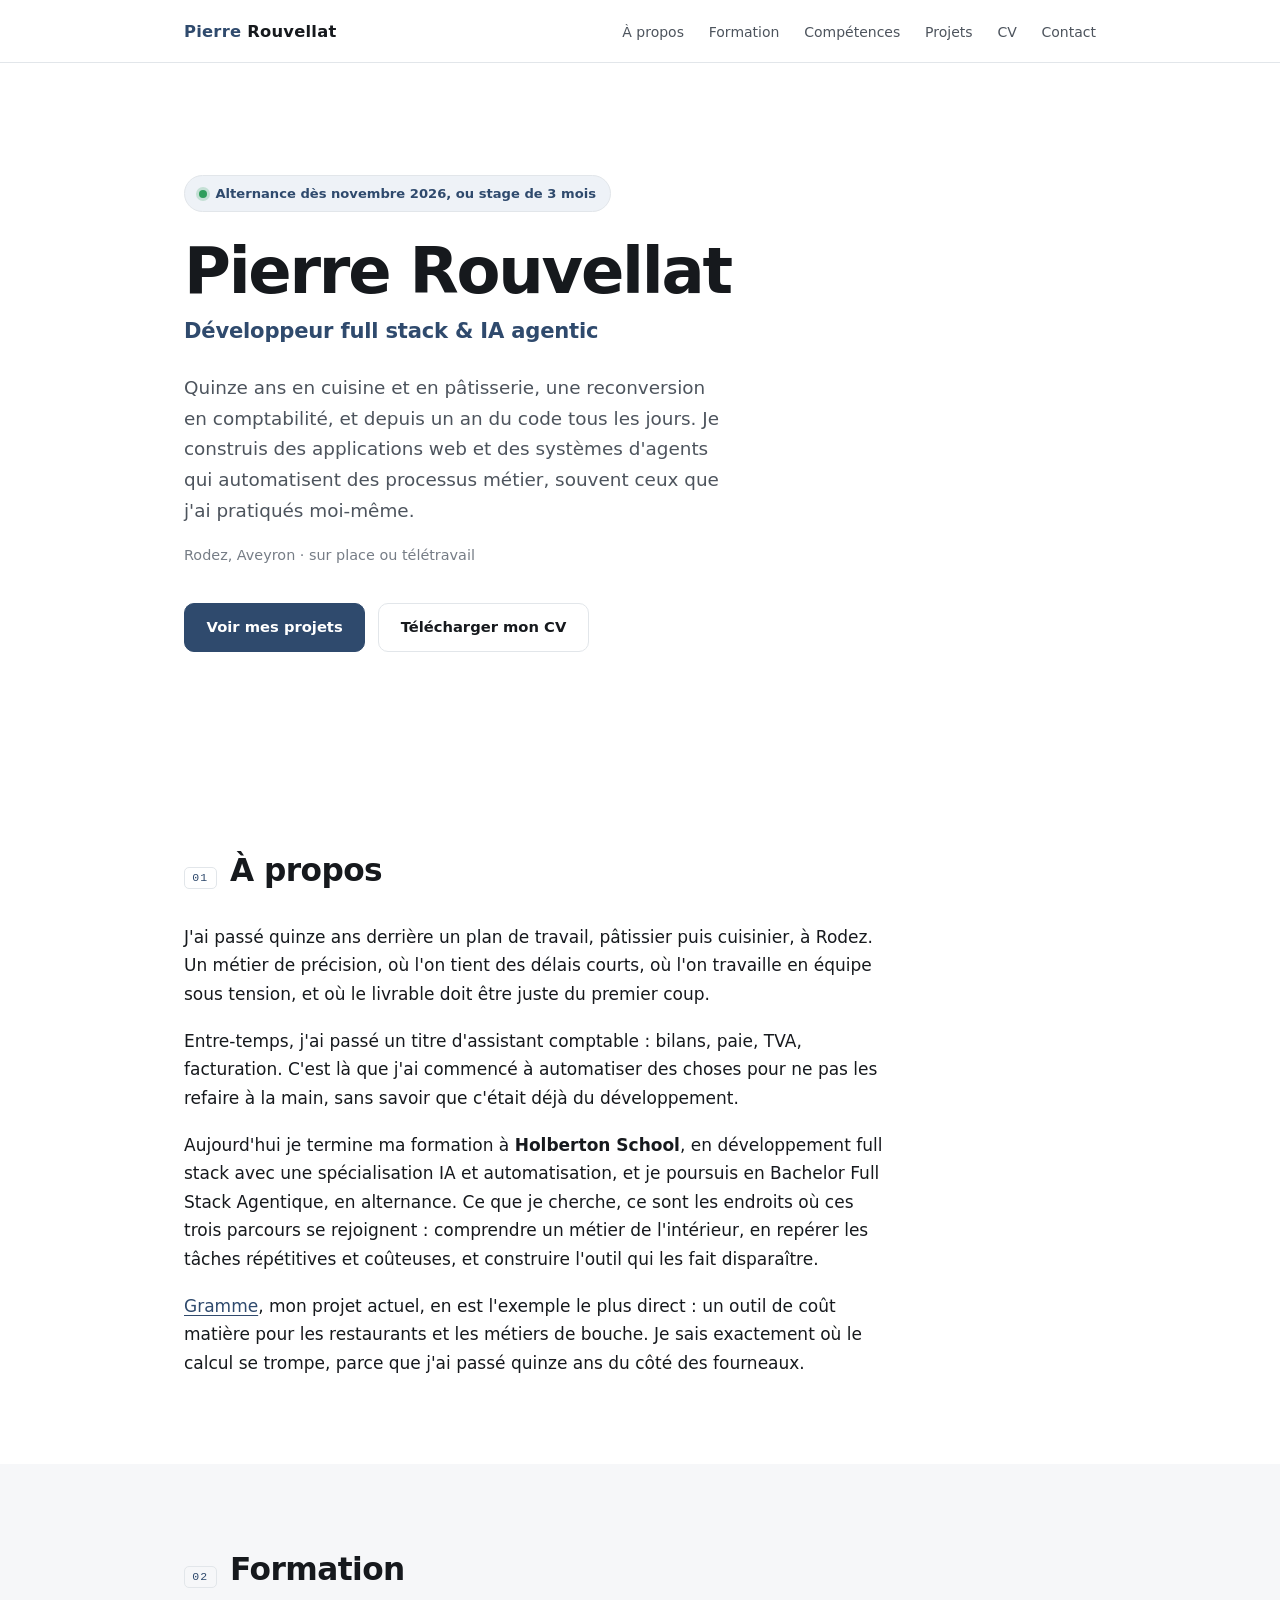
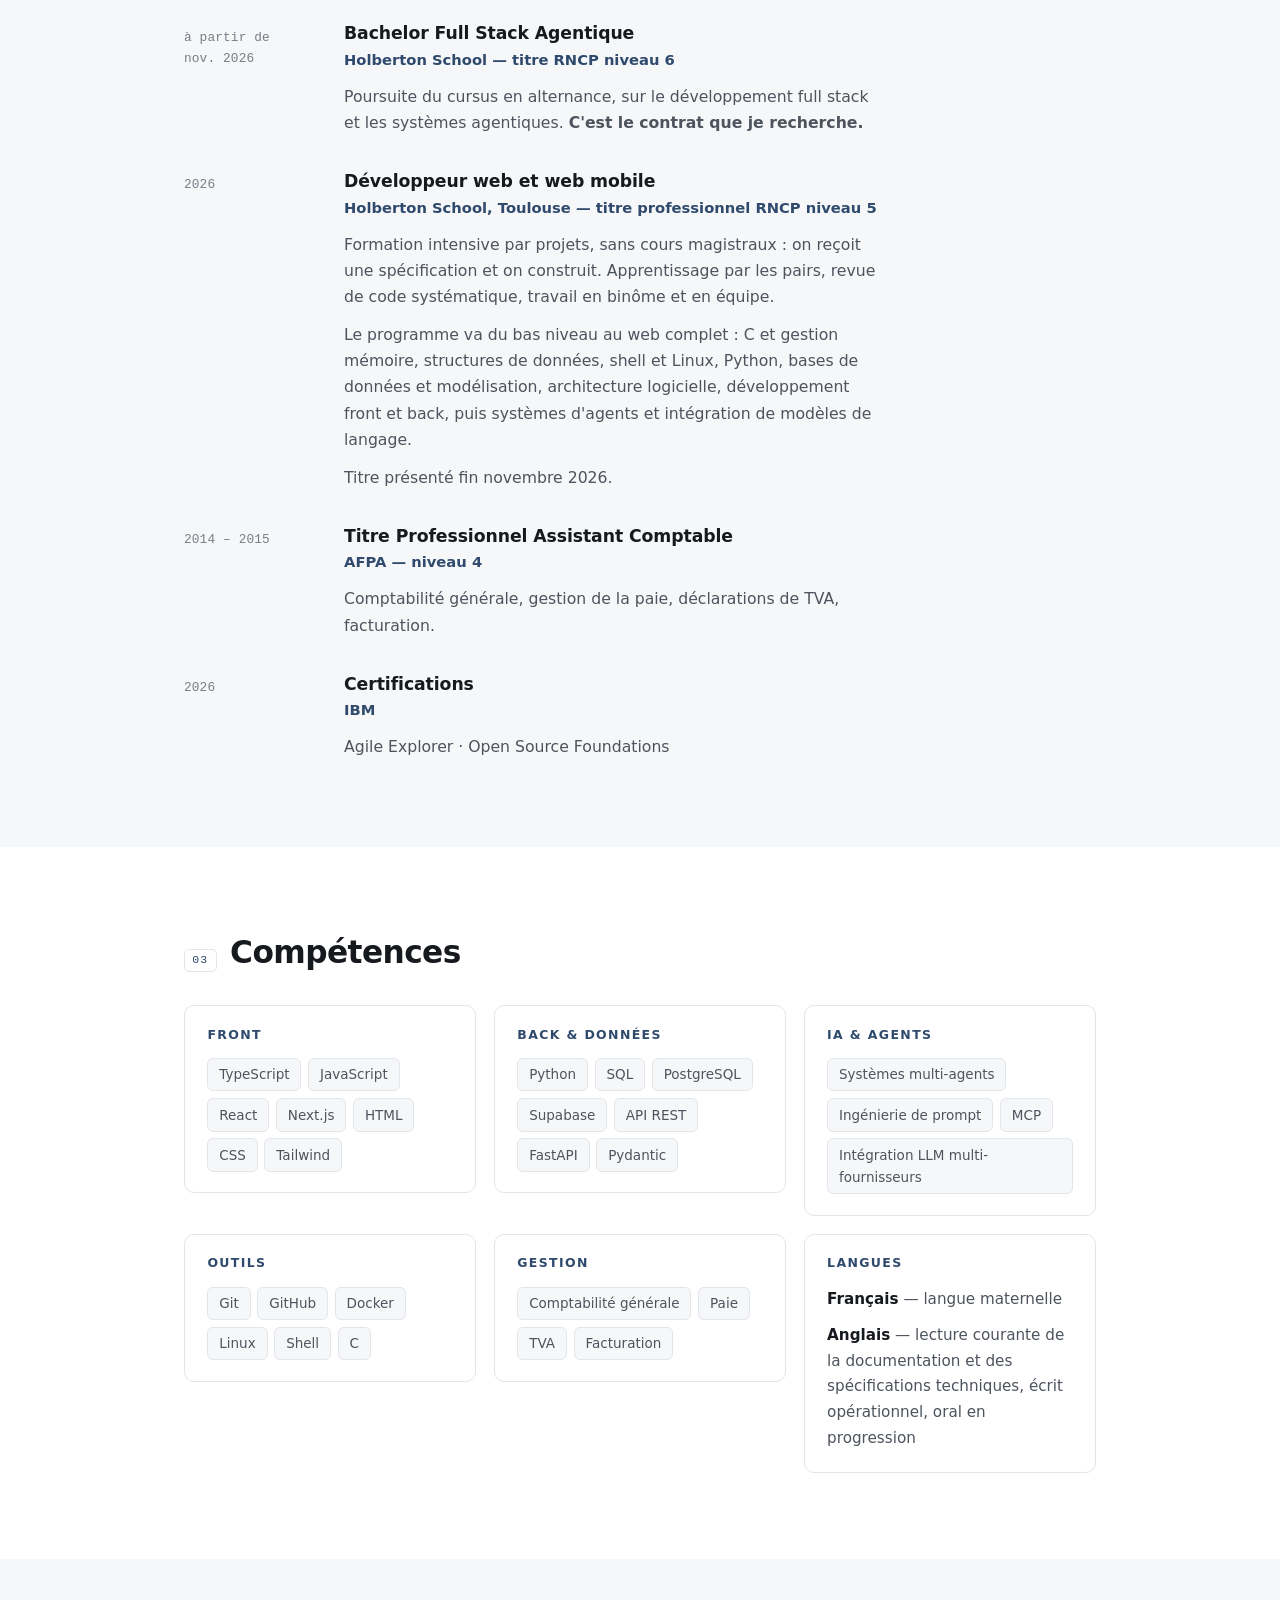
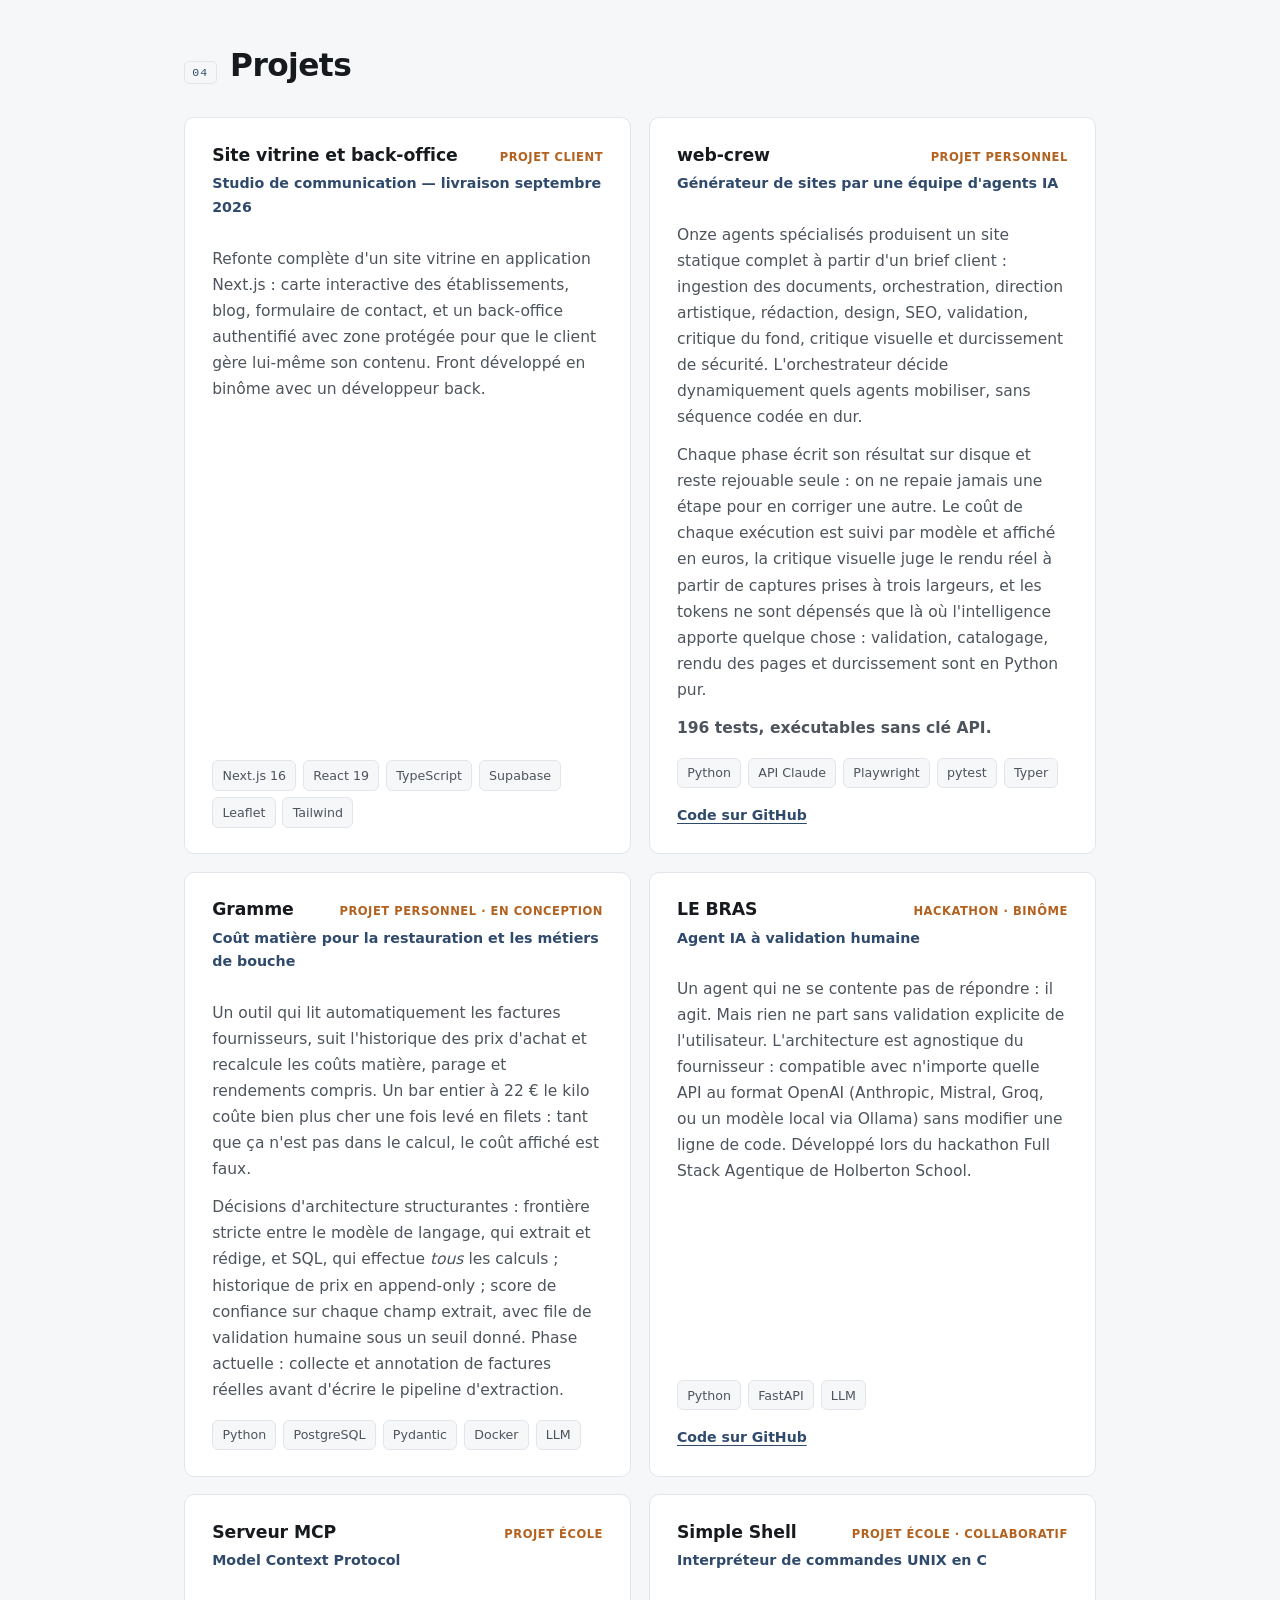
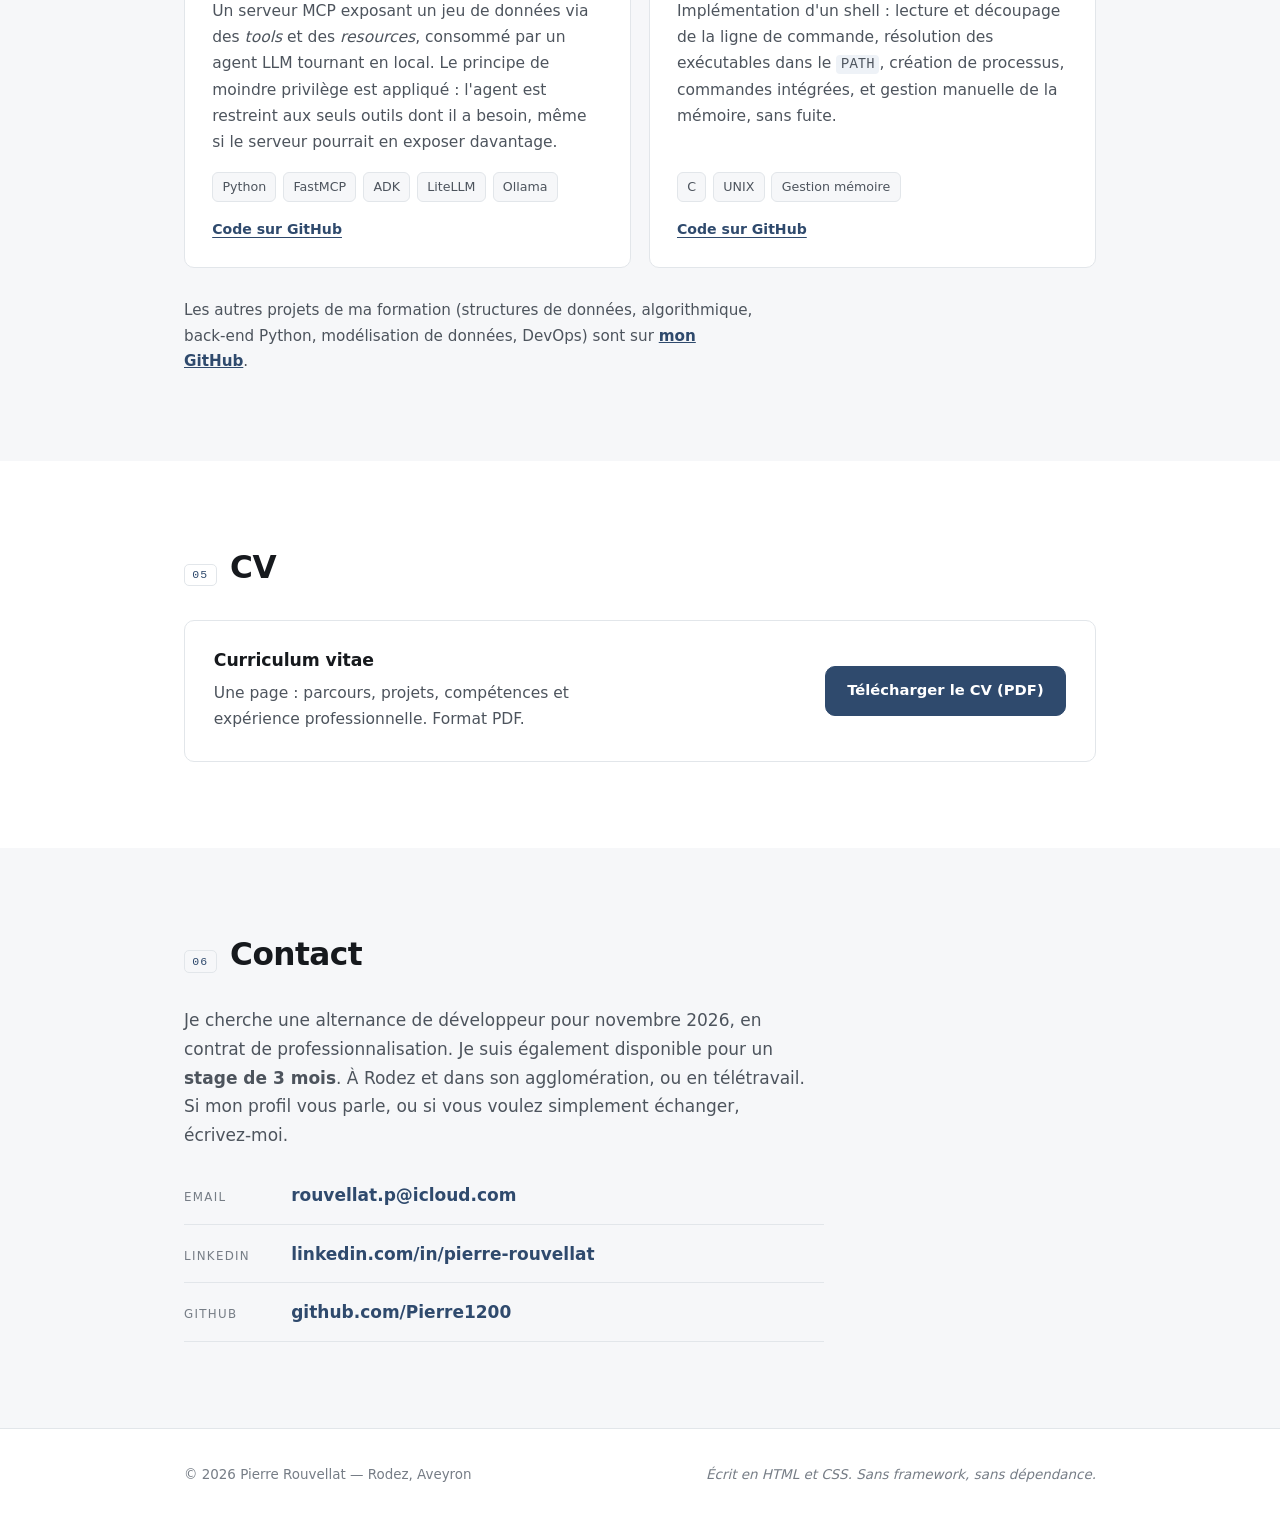
==== commit 175c0424: "Add new project description for web-crew and remove outdated content in index.html" ====
--- a/index.html
+++ b/index.html
@@ -231,6 +231,35 @@
 
         <article class="projet">
           <div class="p-head">
+            <h3>web-crew</h3>
+            <p class="p-tag">Projet personnel</p>
+          </div>
+          <p class="p-sub">Générateur de sites par une équipe d'agents IA</p>
+          <p>
+            Onze agents spécialisés produisent un site statique complet à partir
+            d'un brief client : ingestion des documents, orchestration, direction
+            artistique, rédaction, design, SEO, validation, critique du fond,
+            critique visuelle et durcissement de sécurité. L'orchestrateur décide
+            dynamiquement quels agents mobiliser, sans séquence codée en dur.
+          </p>
+          <p>
+            Chaque phase écrit son résultat sur disque et reste rejouable seule :
+            on ne repaie jamais une étape pour en corriger une autre. Le coût de
+            chaque exécution est suivi par modèle et affiché en euros, la critique
+            visuelle juge le rendu réel à partir de captures prises à trois
+            largeurs, et les tokens ne sont dépensés que là où l'intelligence
+            apporte quelque chose : validation, catalogage, rendu des pages et
+            durcissement sont en Python pur.
+          </p>
+          <p>
+            <strong>196 tests, exécutables sans clé API.</strong>
+          </p>
+          <ul class="chips small"><li>Python</li><li>API Claude</li><li>Playwright</li><li>pytest</li><li>Typer</li></ul>
+          <p class="p-links"><a href="https://github.com/Pierre1200/web-crew" target="_blank" rel="noopener noreferrer">Code sur GitHub</a></p>
+        </article>
+
+        <article class="projet">
+          <div class="p-head">
             <h3>Gramme</h3>
             <p class="p-tag">Projet personnel · en conception</p>
           </div>
@@ -253,24 +282,6 @@
           <ul class="chips small">
             <li>Python</li><li>PostgreSQL</li><li>Pydantic</li><li>Docker</li><li>LLM</li>
           </ul>
-        </article>
-
-        <article class="projet">
-          <div class="p-head">
-            <h3>web-crew</h3>
-            <p class="p-tag">Projet personnel</p>
-          </div>
-          <p class="p-sub">Pipeline multi-agents de génération de sites</p>
-          <p>
-            Une brigade d'agents IA (ingestion, orchestration, copywriting, design,
-            SEO, validation) qui produit un site vitrine complet à partir d'un brief
-            client. L'orchestrateur lit le brief en langage naturel et décide
-            dynamiquement quels agents mobiliser et dans quel ordre : ajouter un agent
-            au registre suffit pour qu'il soit planifiable, sans aucune séquence codée
-            en dur. L'organisation est directement inspirée d'une brigade de cuisine.
-          </p>
-          <ul class="chips small"><li>Python</li><li>LLM</li><li>Orchestration</li></ul>
-          <p class="p-links"><a href="https://github.com/Pierre1200/web-crew" target="_blank" rel="noopener noreferrer">Code sur GitHub</a></p>
         </article>
 
         <article class="projet">
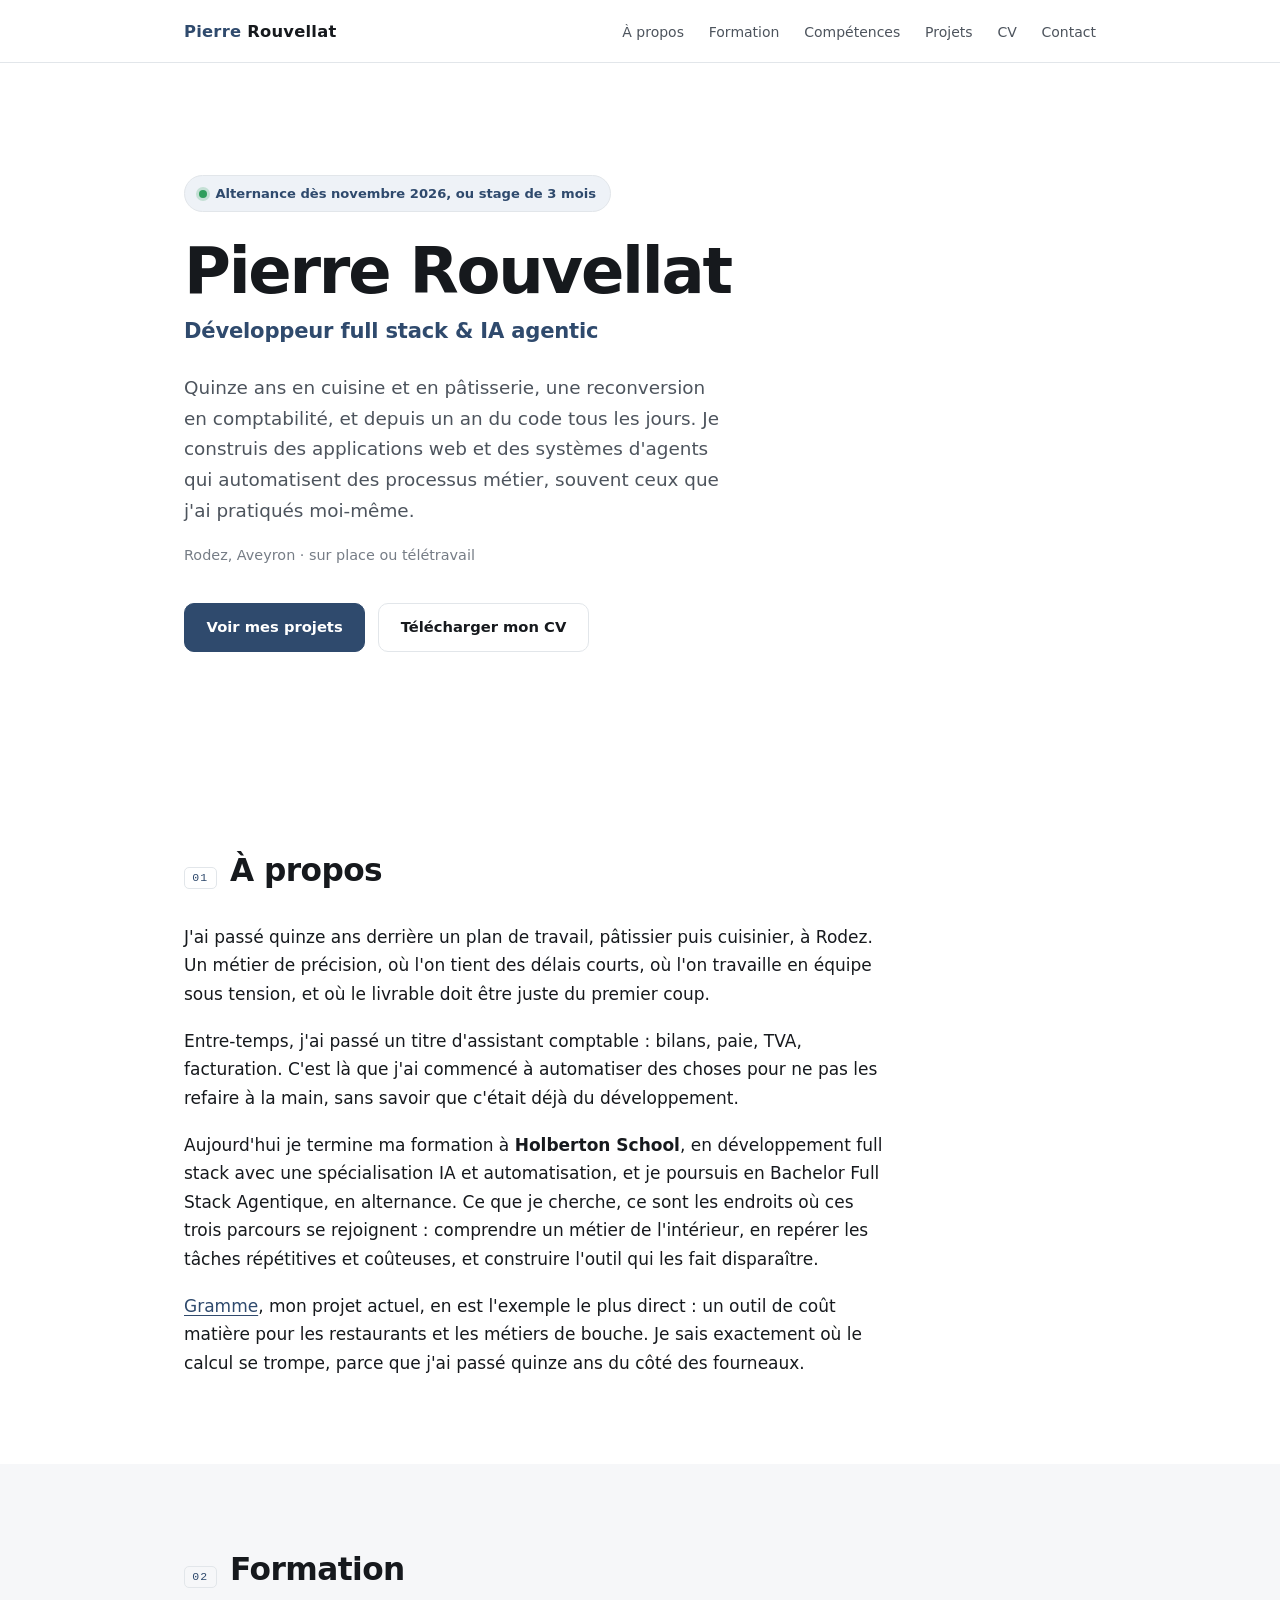
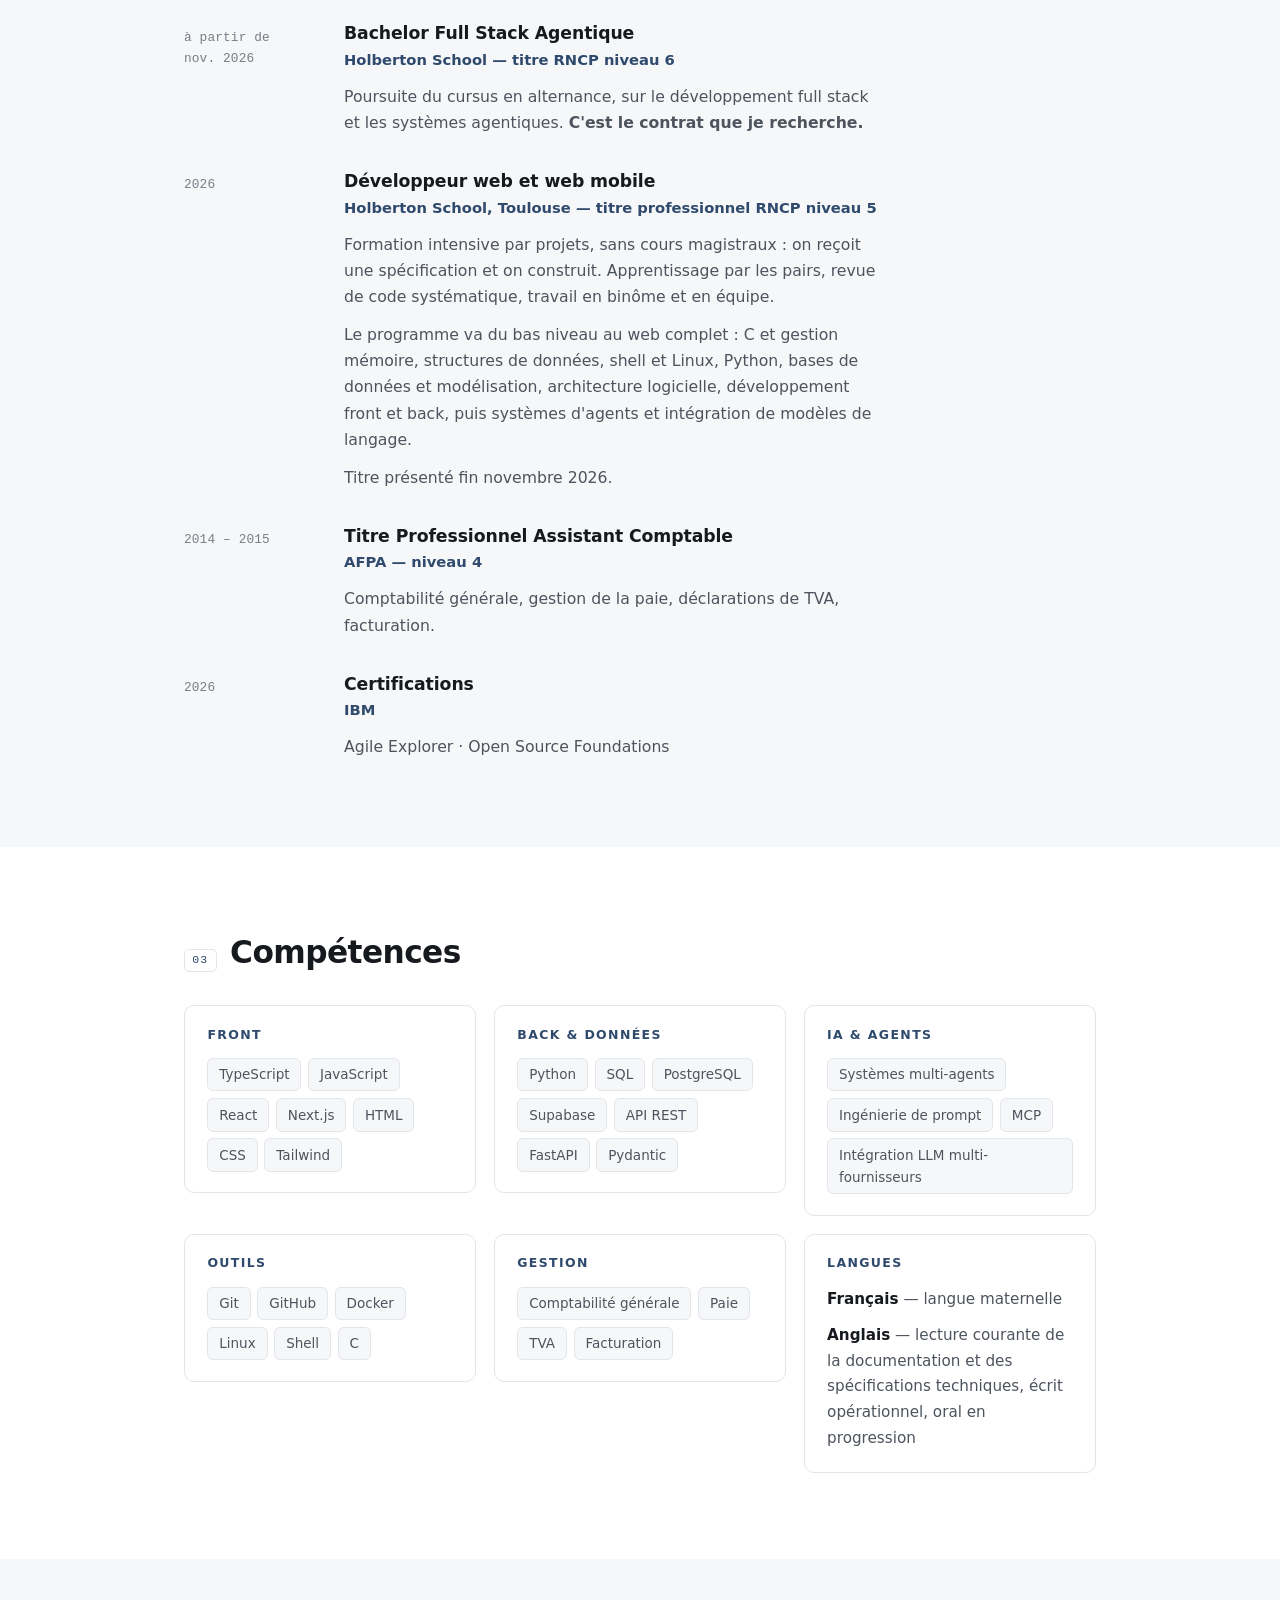
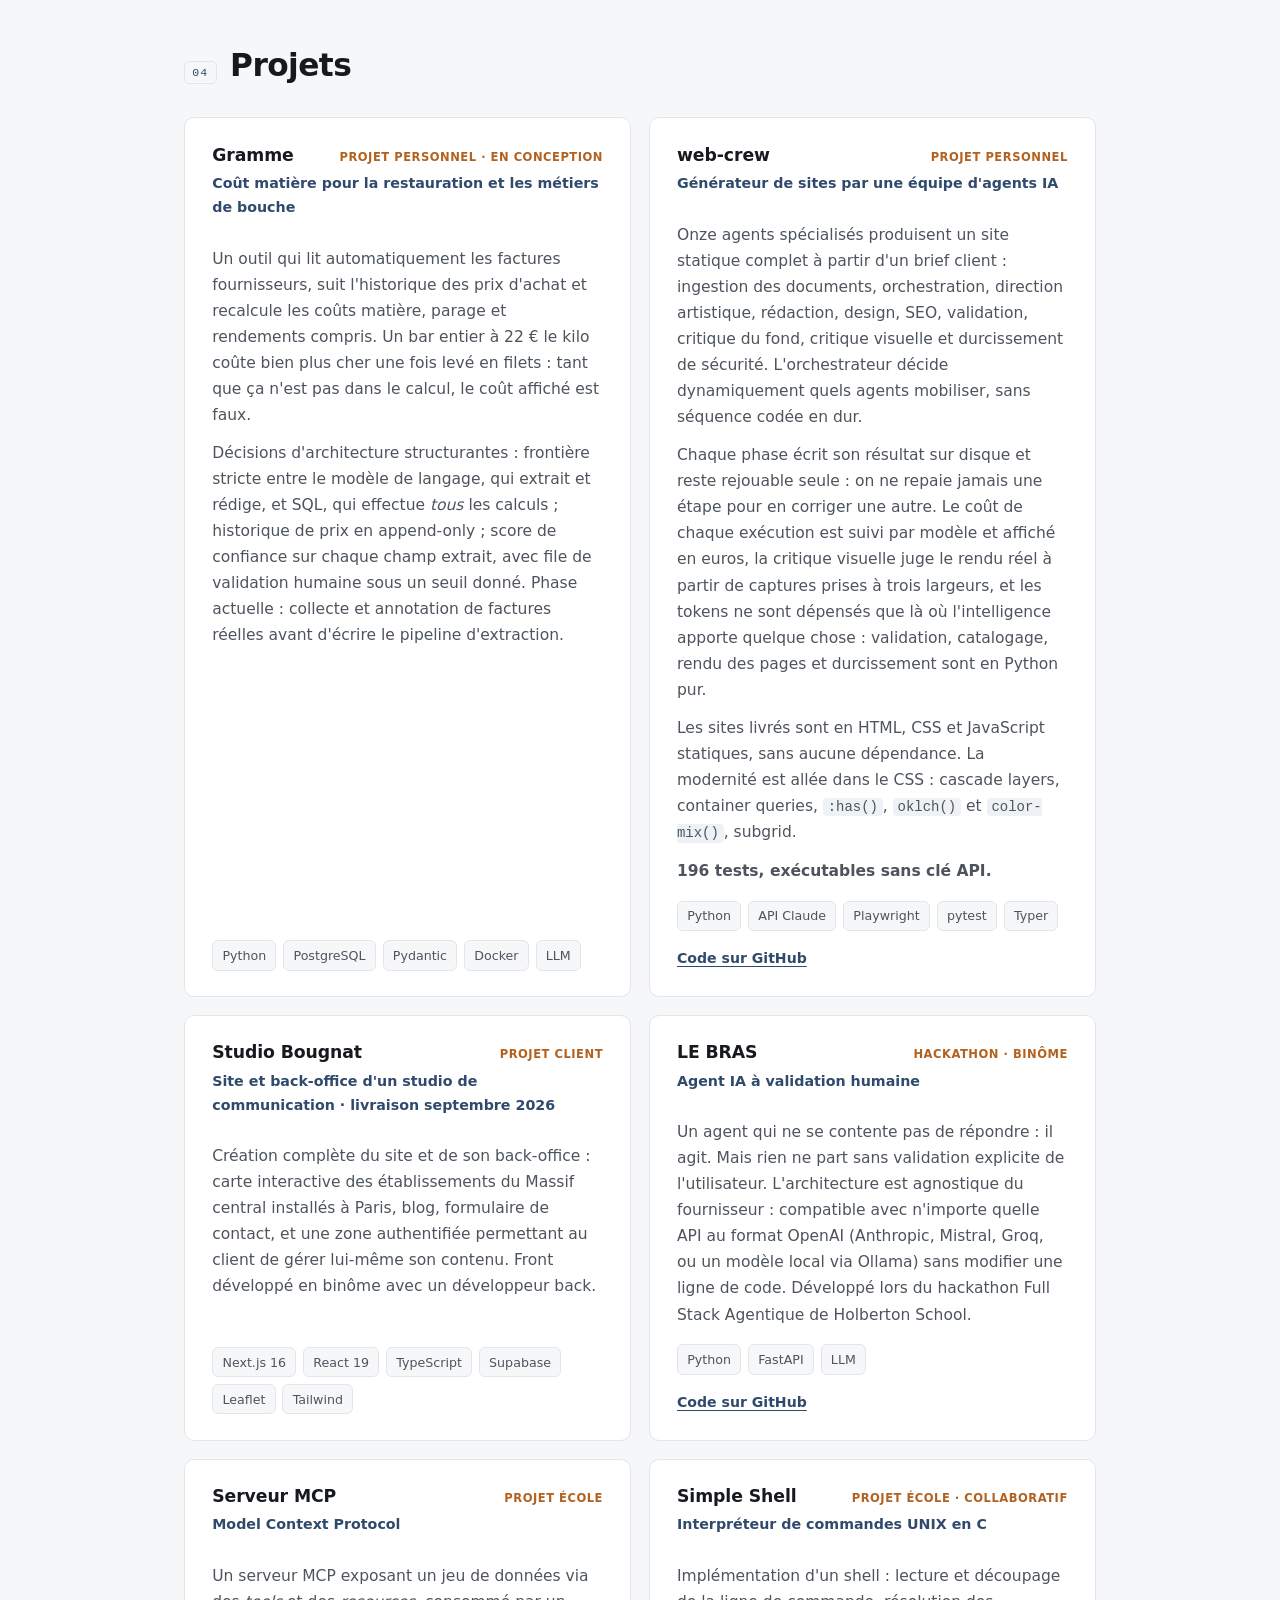
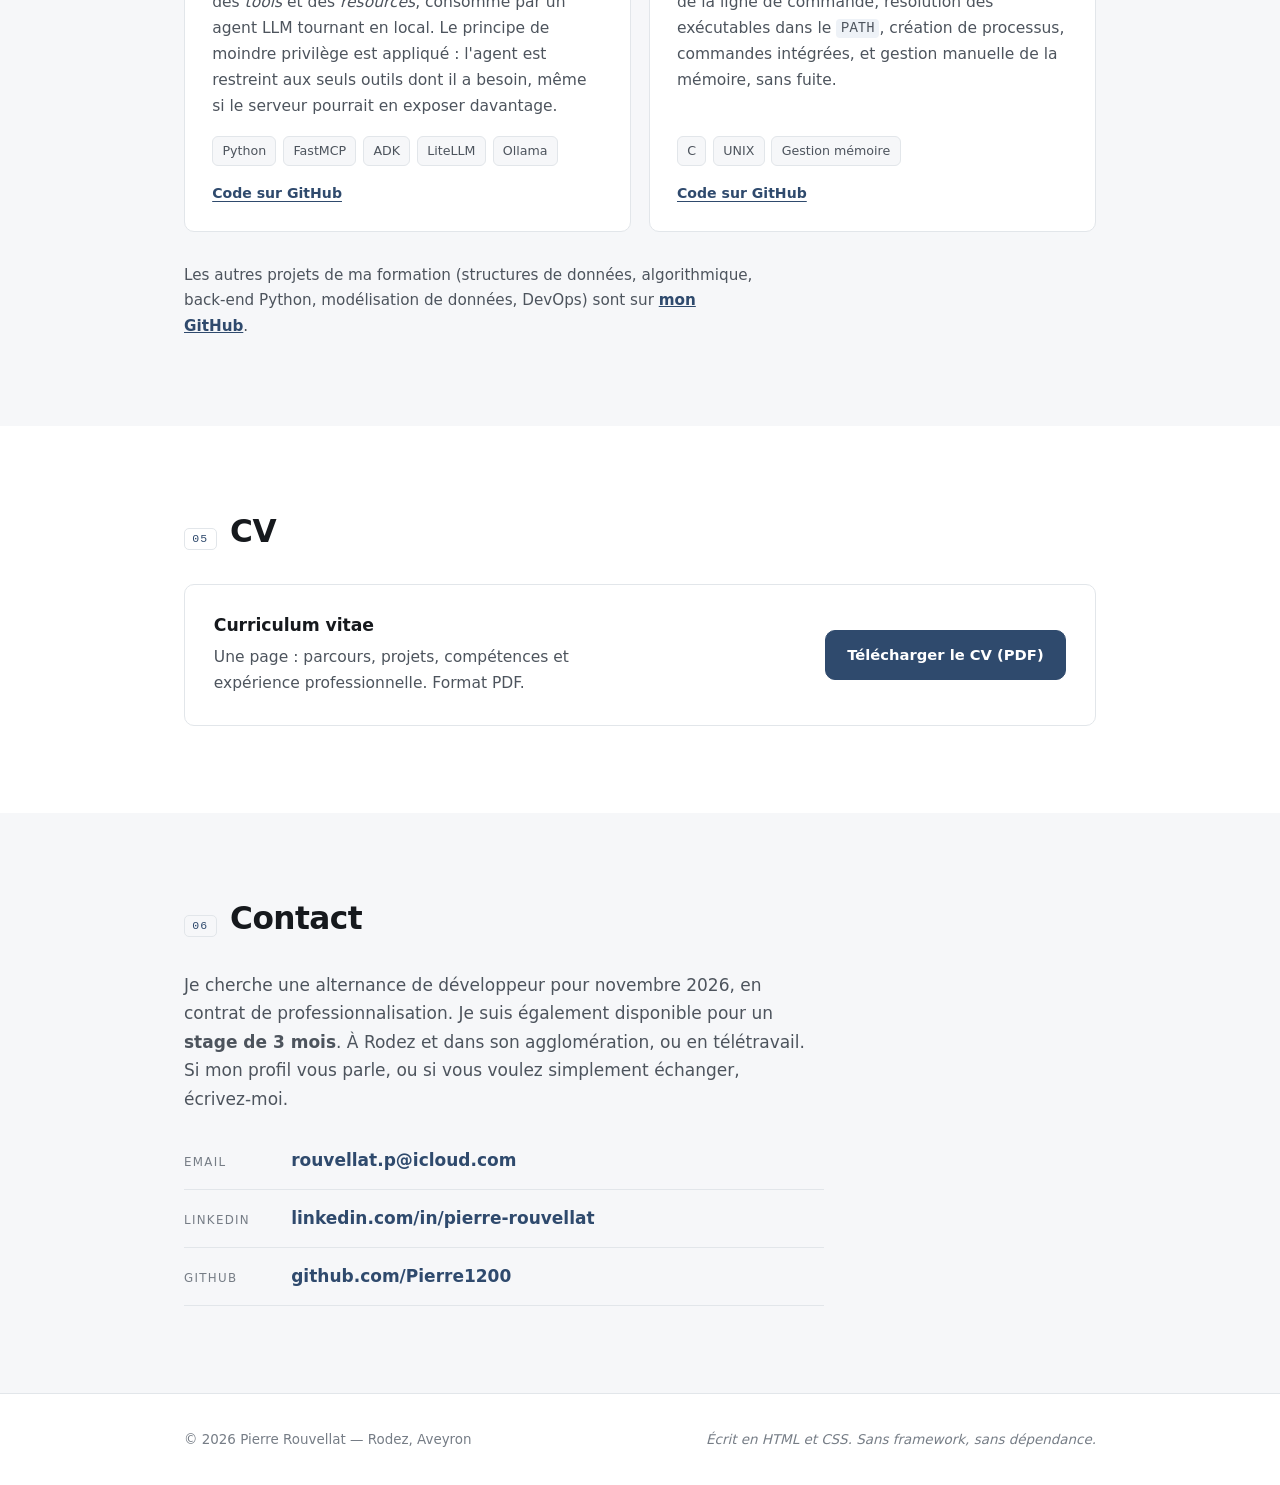
==== commit dfe51dea: "Update project descriptions and enhance clarity in index.html" ====
--- a/index.html
+++ b/index.html
@@ -213,19 +213,27 @@
 
         <article class="projet">
           <div class="p-head">
-            <h3>Site vitrine et back-office</h3>
-            <p class="p-tag">Projet client</p>
-          </div>
-          <p class="p-sub">Studio de communication — livraison septembre 2026</p>
-          <p>
-            Refonte complète d'un site vitrine en application Next.js : carte
-            interactive des établissements, blog, formulaire de contact, et un
-            back-office authentifié avec zone protégée pour que le client gère
-            lui-même son contenu. Front développé en binôme avec un développeur back.
+            <h3>Gramme</h3>
+            <p class="p-tag">Projet personnel · en conception</p>
+          </div>
+          <p class="p-sub">Coût matière pour la restauration et les métiers de bouche</p>
+          <p>
+            Un outil qui lit automatiquement les factures fournisseurs, suit
+            l'historique des prix d'achat et recalcule les coûts matière, parage et
+            rendements compris. Un bar entier à 22&nbsp;€ le kilo coûte bien plus cher
+            une fois levé en filets : tant que ça n'est pas dans le calcul, le coût
+            affiché est faux.
+          </p>
+          <p>
+            Décisions d'architecture structurantes : frontière stricte entre le modèle
+            de langage, qui extrait et rédige, et SQL, qui effectue <em>tous</em> les
+            calculs ; historique de prix en append-only ; score de confiance sur chaque
+            champ extrait, avec file de validation humaine sous un seuil donné.
+            Phase actuelle : collecte et annotation de factures réelles avant d'écrire
+            le pipeline d'extraction.
           </p>
           <ul class="chips small">
-            <li>Next.js 16</li><li>React 19</li><li>TypeScript</li>
-            <li>Supabase</li><li>Leaflet</li><li>Tailwind</li>
+            <li>Python</li><li>PostgreSQL</li><li>Pydantic</li><li>Docker</li><li>LLM</li>
           </ul>
         </article>
 
@@ -252,6 +260,12 @@
             durcissement sont en Python pur.
           </p>
           <p>
+            Les sites livrés sont en HTML, CSS et JavaScript statiques, sans
+            aucune dépendance. La modernité est allée dans le CSS : cascade
+            layers, container queries, <code>:has()</code>, <code>oklch()</code>
+            et <code>color-mix()</code>, subgrid.
+          </p>
+          <p>
             <strong>196 tests, exécutables sans clé API.</strong>
           </p>
           <ul class="chips small"><li>Python</li><li>API Claude</li><li>Playwright</li><li>pytest</li><li>Typer</li></ul>
@@ -260,27 +274,20 @@
 
         <article class="projet">
           <div class="p-head">
-            <h3>Gramme</h3>
-            <p class="p-tag">Projet personnel · en conception</p>
-          </div>
-          <p class="p-sub">Coût matière pour la restauration et les métiers de bouche</p>
-          <p>
-            Un outil qui lit automatiquement les factures fournisseurs, suit
-            l'historique des prix d'achat et recalcule les coûts matière, parage et
-            rendements compris. Un bar entier à 22&nbsp;€ le kilo coûte bien plus cher
-            une fois levé en filets : tant que ça n'est pas dans le calcul, le coût
-            affiché est faux.
-          </p>
-          <p>
-            Décisions d'architecture structurantes : frontière stricte entre le modèle
-            de langage, qui extrait et rédige, et SQL, qui effectue <em>tous</em> les
-            calculs ; historique de prix en append-only ; score de confiance sur chaque
-            champ extrait, avec file de validation humaine sous un seuil donné.
-            Phase actuelle : collecte et annotation de factures réelles avant d'écrire
-            le pipeline d'extraction.
+            <h3>Studio Bougnat</h3>
+            <p class="p-tag">Projet client</p>
+          </div>
+          <p class="p-sub">Site et back-office d'un studio de communication · livraison septembre 2026</p>
+          <p>
+            Création complète du site et de son back-office : carte interactive
+            des établissements du Massif central installés à Paris, blog,
+            formulaire de contact, et une zone authentifiée permettant au client
+            de gérer lui-même son contenu. Front développé en binôme avec un
+            développeur back.
           </p>
           <ul class="chips small">
-            <li>Python</li><li>PostgreSQL</li><li>Pydantic</li><li>Docker</li><li>LLM</li>
+            <li>Next.js 16</li><li>React 19</li><li>TypeScript</li>
+            <li>Supabase</li><li>Leaflet</li><li>Tailwind</li>
           </ul>
         </article>
 
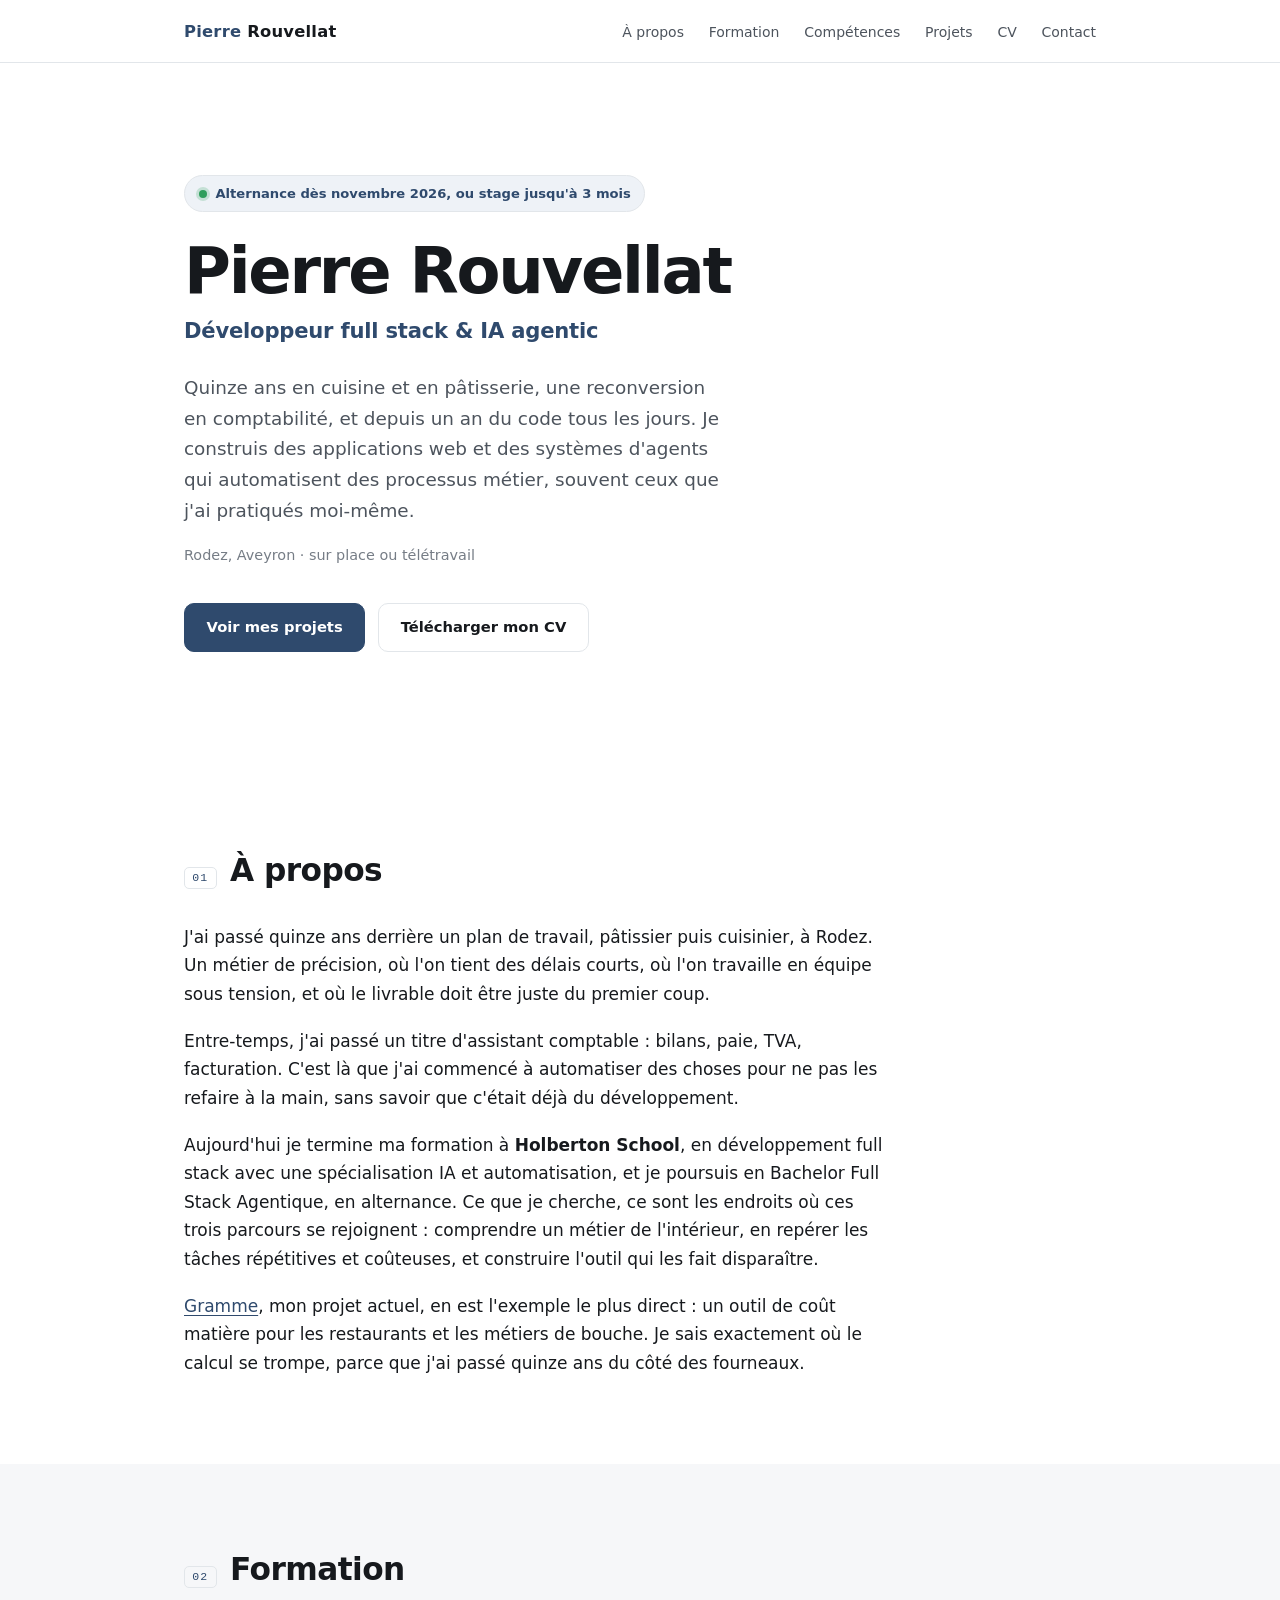
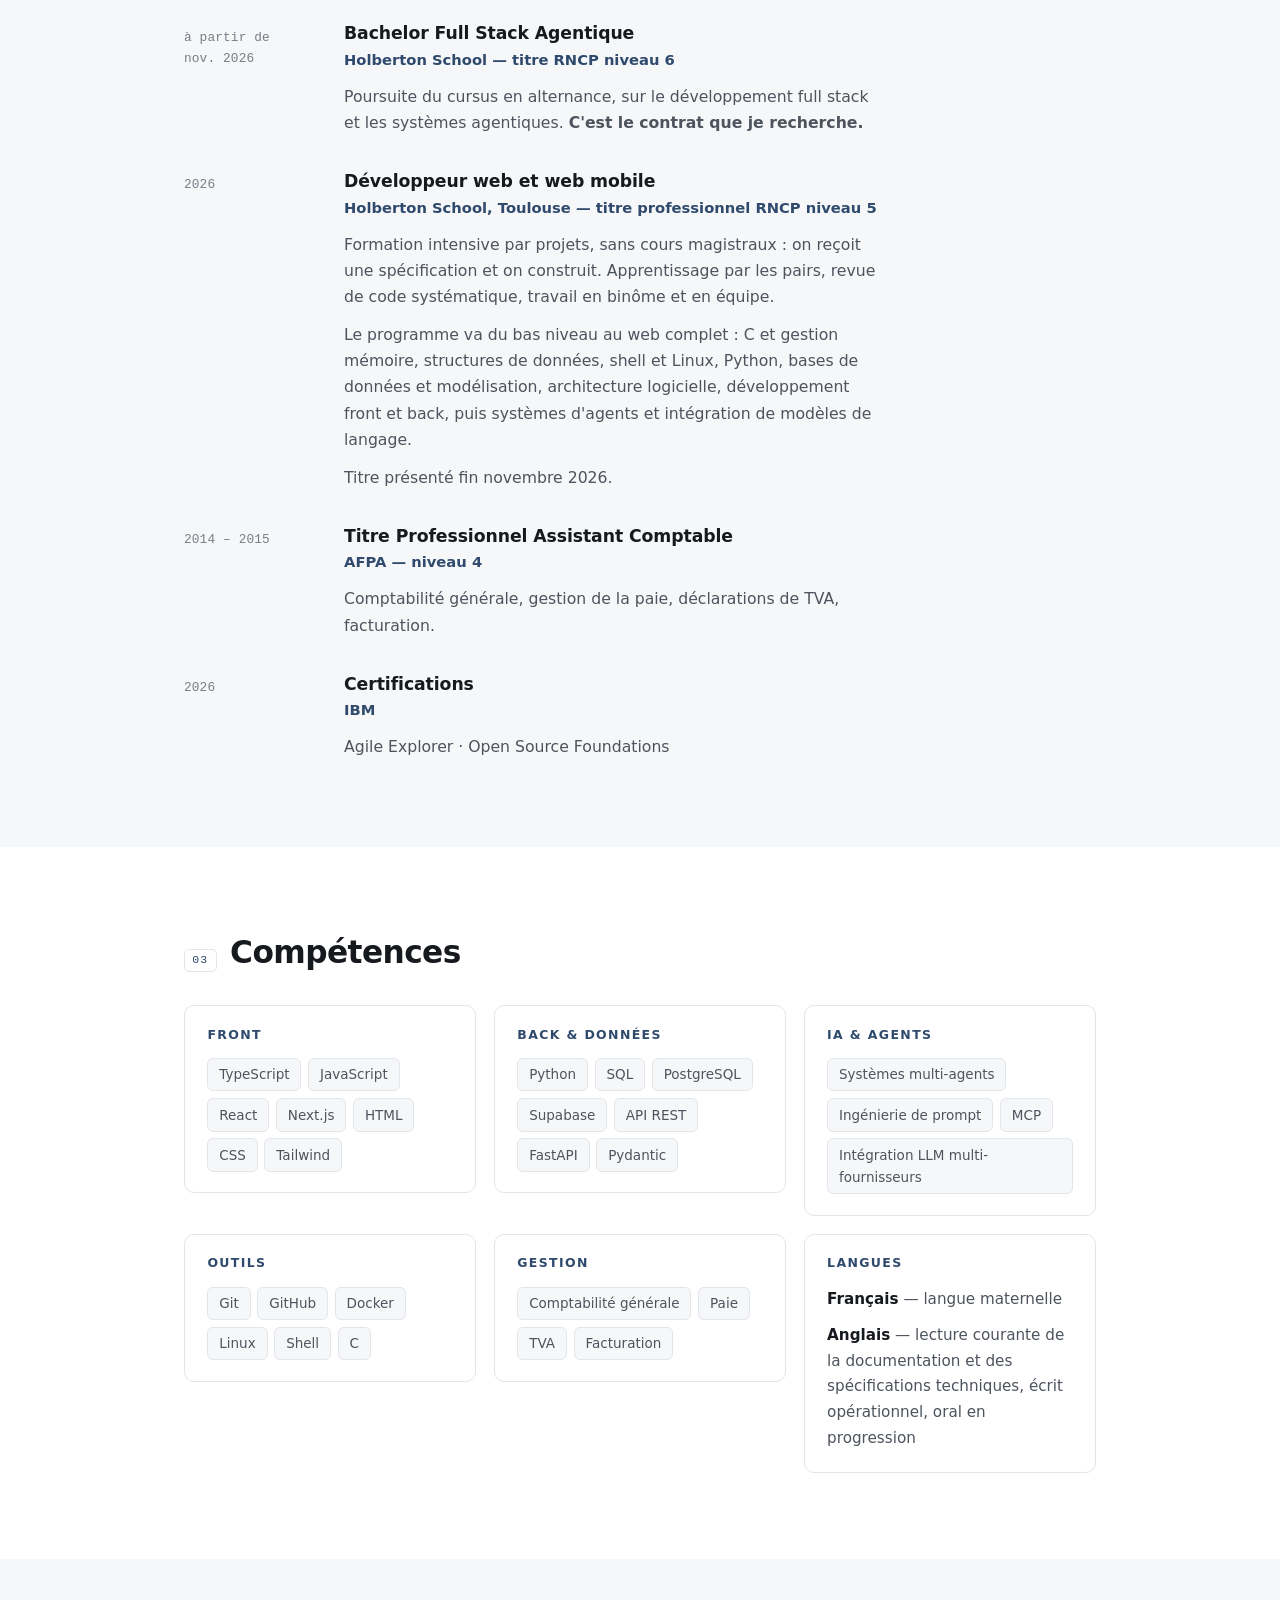
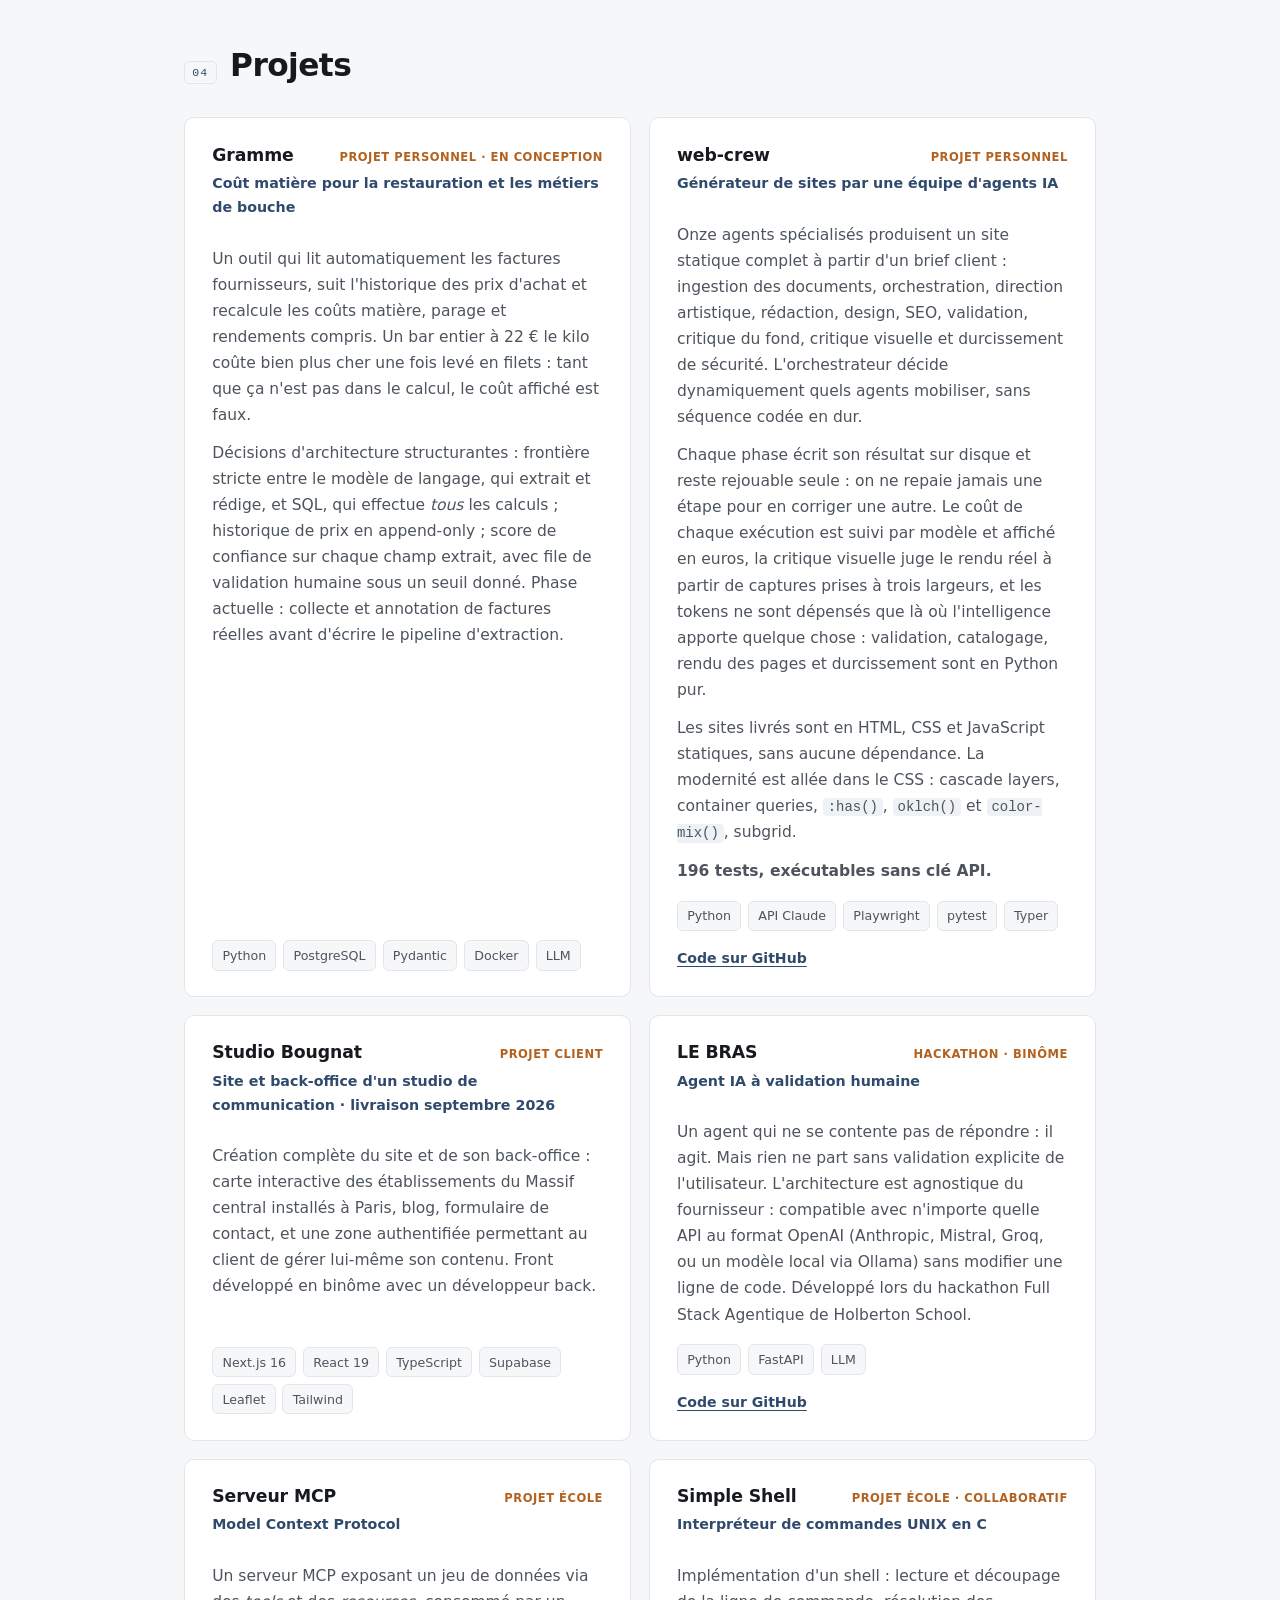
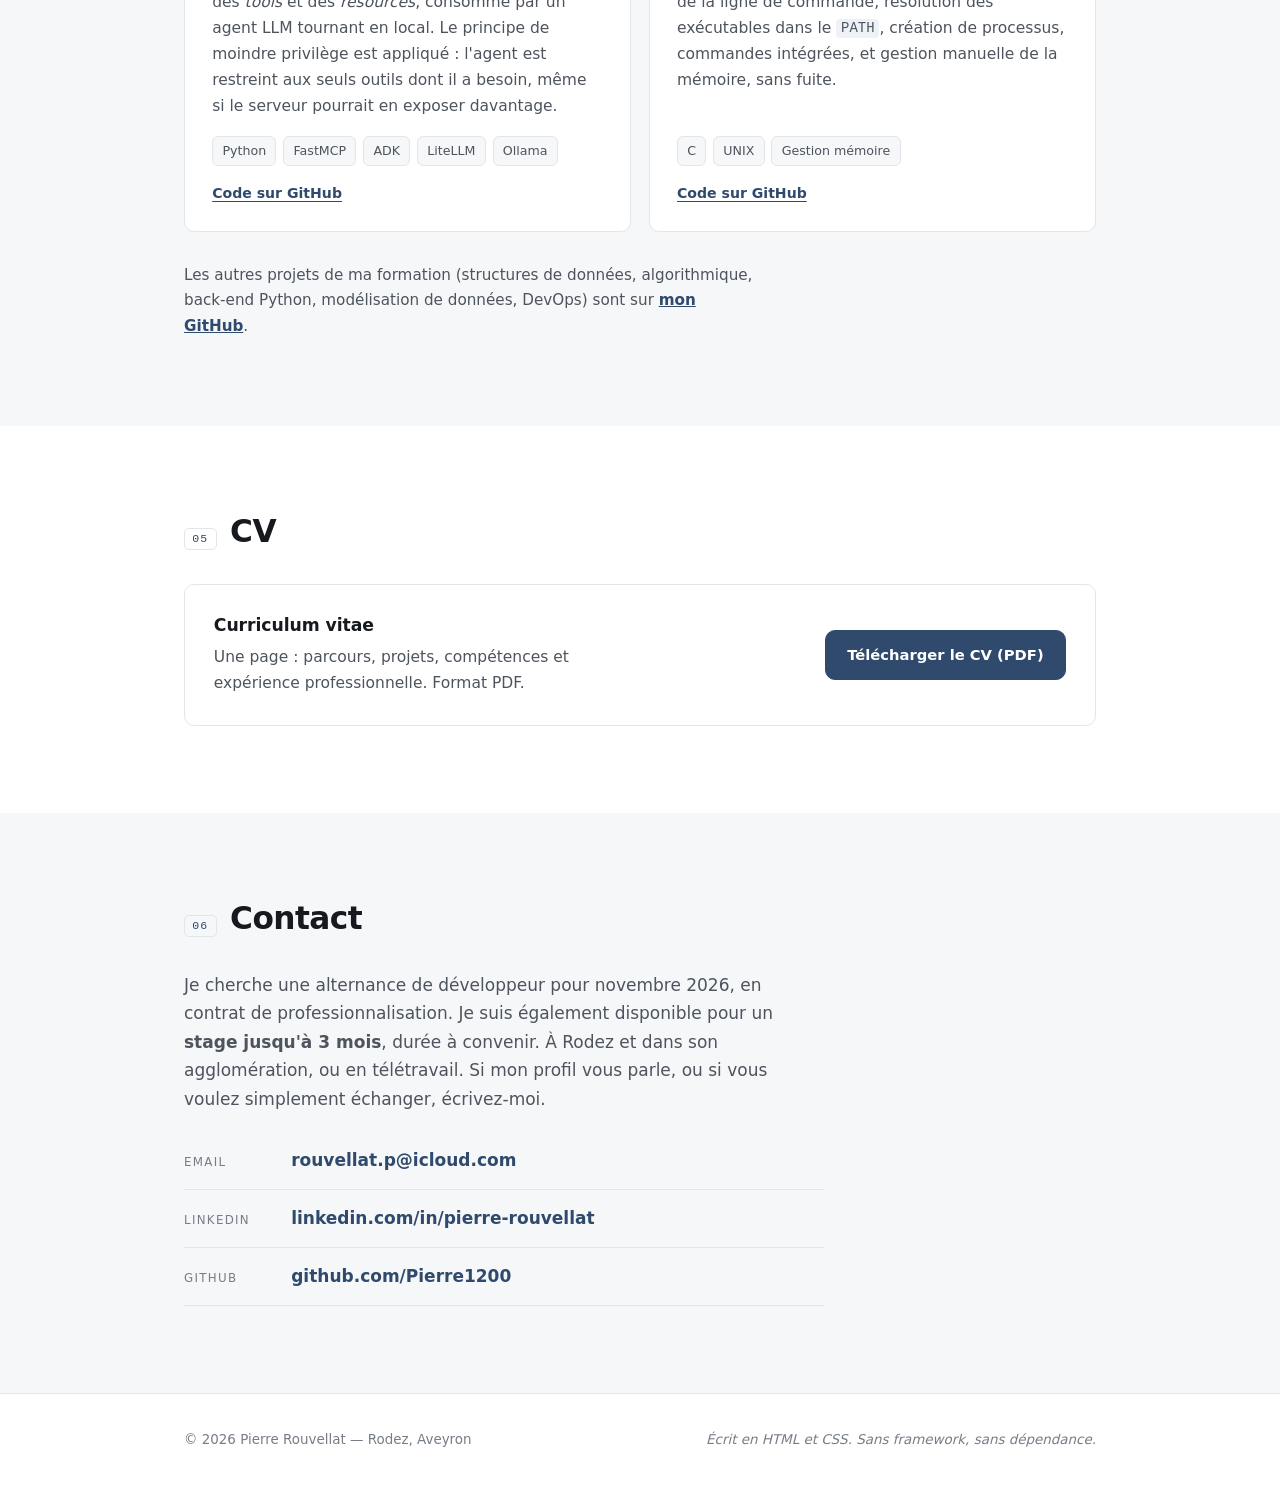
==== commit 8ce41410: "Update availability description in index.html for clarity" ====
--- a/index.html
+++ b/index.html
@@ -47,7 +47,7 @@
 
   <section id="top" class="hero">
     <div class="wrap">
-      <p class="dispo"><span class="dot" aria-hidden="true"></span> Alternance dès novembre&nbsp;2026, ou stage de 3&nbsp;mois</p>
+      <p class="dispo"><span class="dot" aria-hidden="true"></span> Alternance dès novembre&nbsp;2026, ou stage jusqu'à 3&nbsp;mois</p>
       <h1>Pierre Rouvellat</h1>
       <p class="role">Développeur full stack &amp; IA agentic</p>
       <p class="pitch">
@@ -374,8 +374,8 @@
       <h2><span class="num">06</span> Contact</h2>
       <p class="contact-intro">
         Je cherche une alternance de développeur pour novembre 2026, en contrat de
-        professionnalisation. Je suis également disponible pour un <strong>stage de
-        3 mois</strong>. À Rodez et dans son agglomération, ou en télétravail.
+        professionnalisation. Je suis également disponible pour un <strong>stage jusqu'à
+        3 mois</strong>, durée à convenir. À Rodez et dans son agglomération, ou en télétravail.
         Si mon profil vous parle, ou si vous voulez simplement échanger, écrivez-moi.
       </p>
       <ul class="contacts">
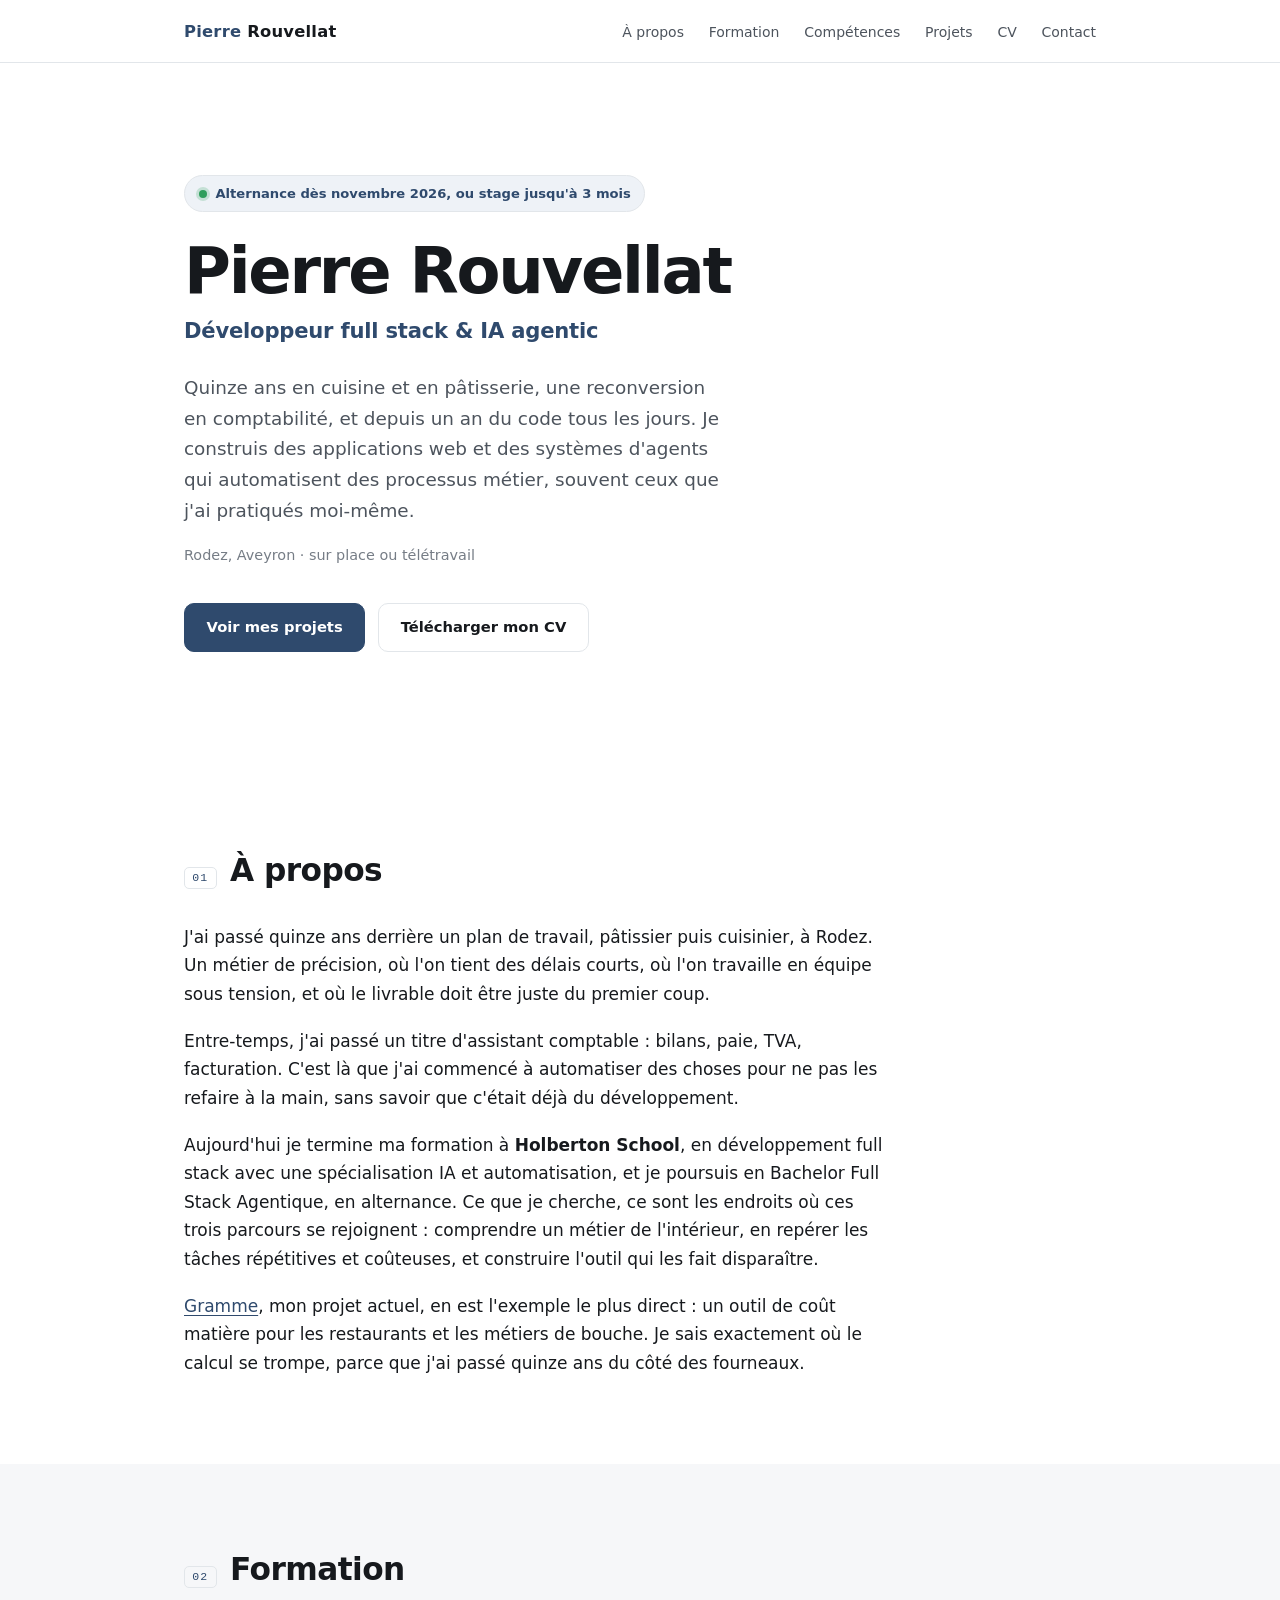
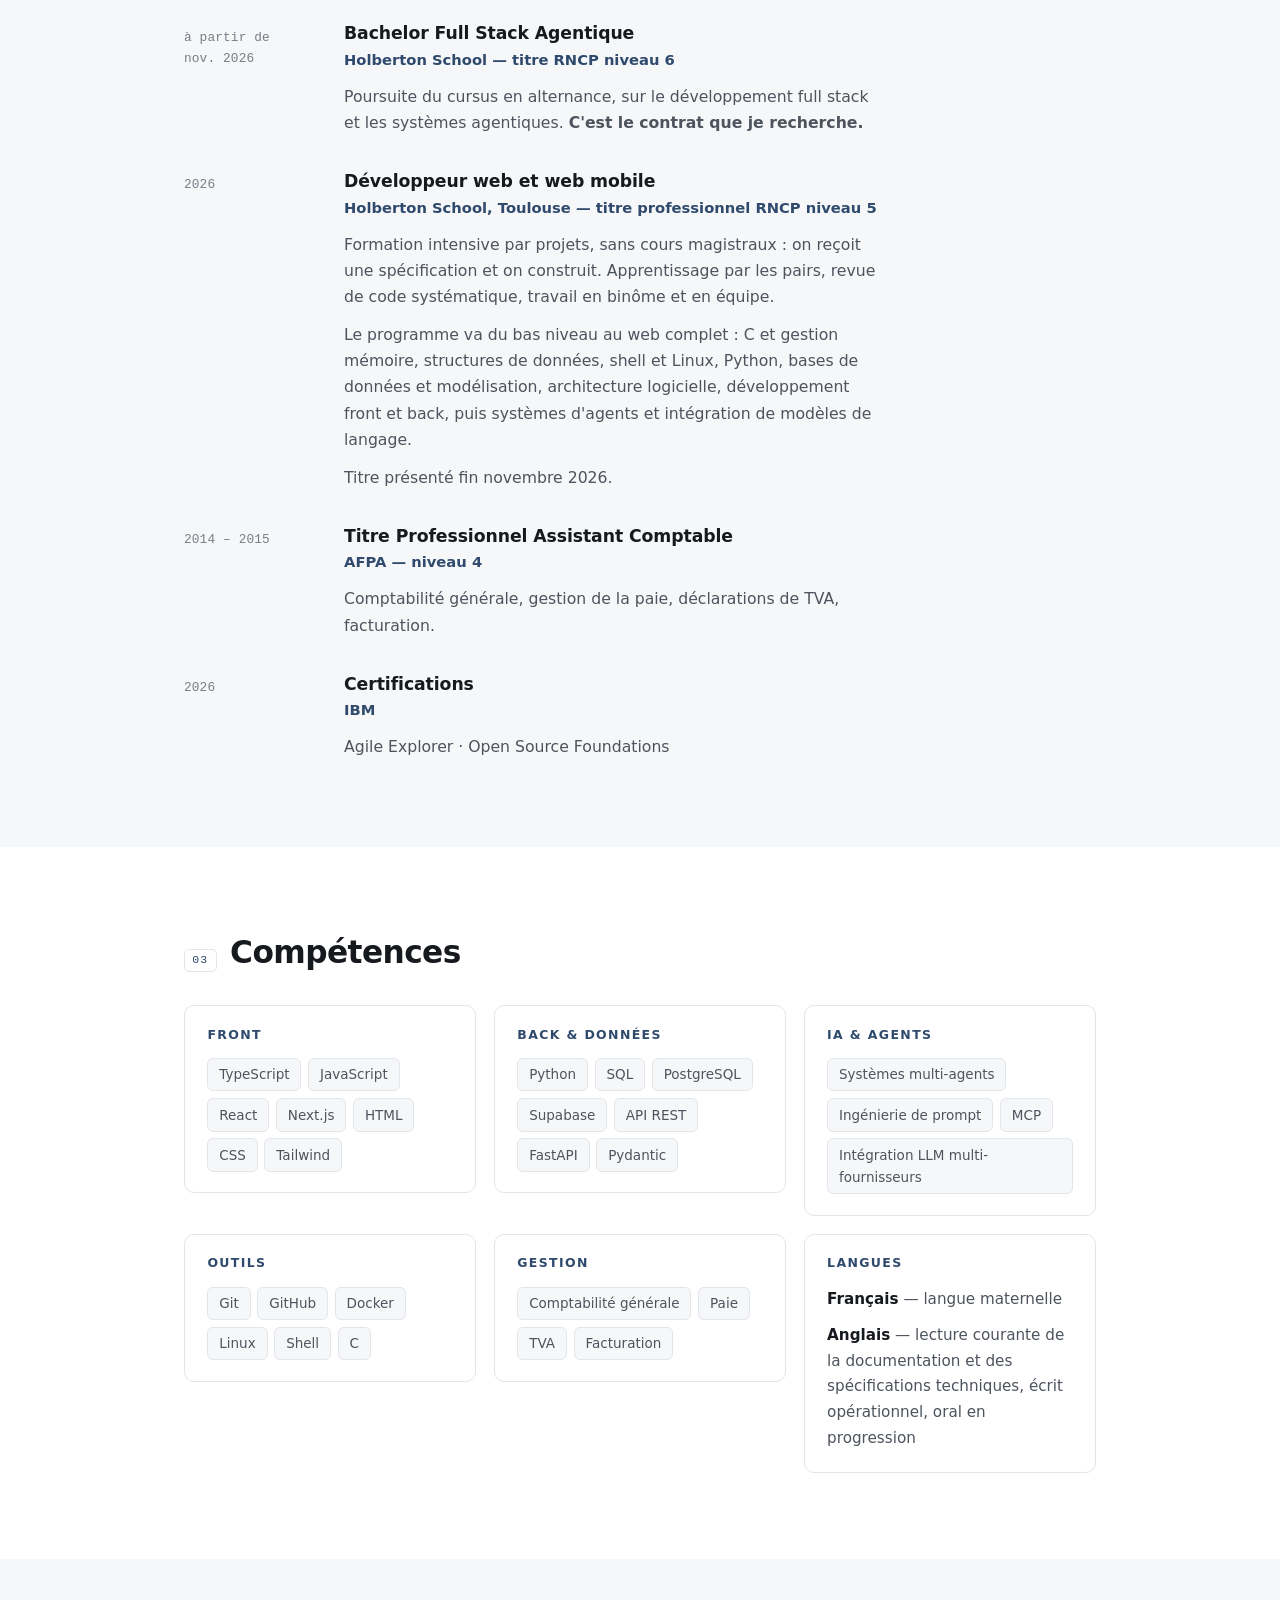
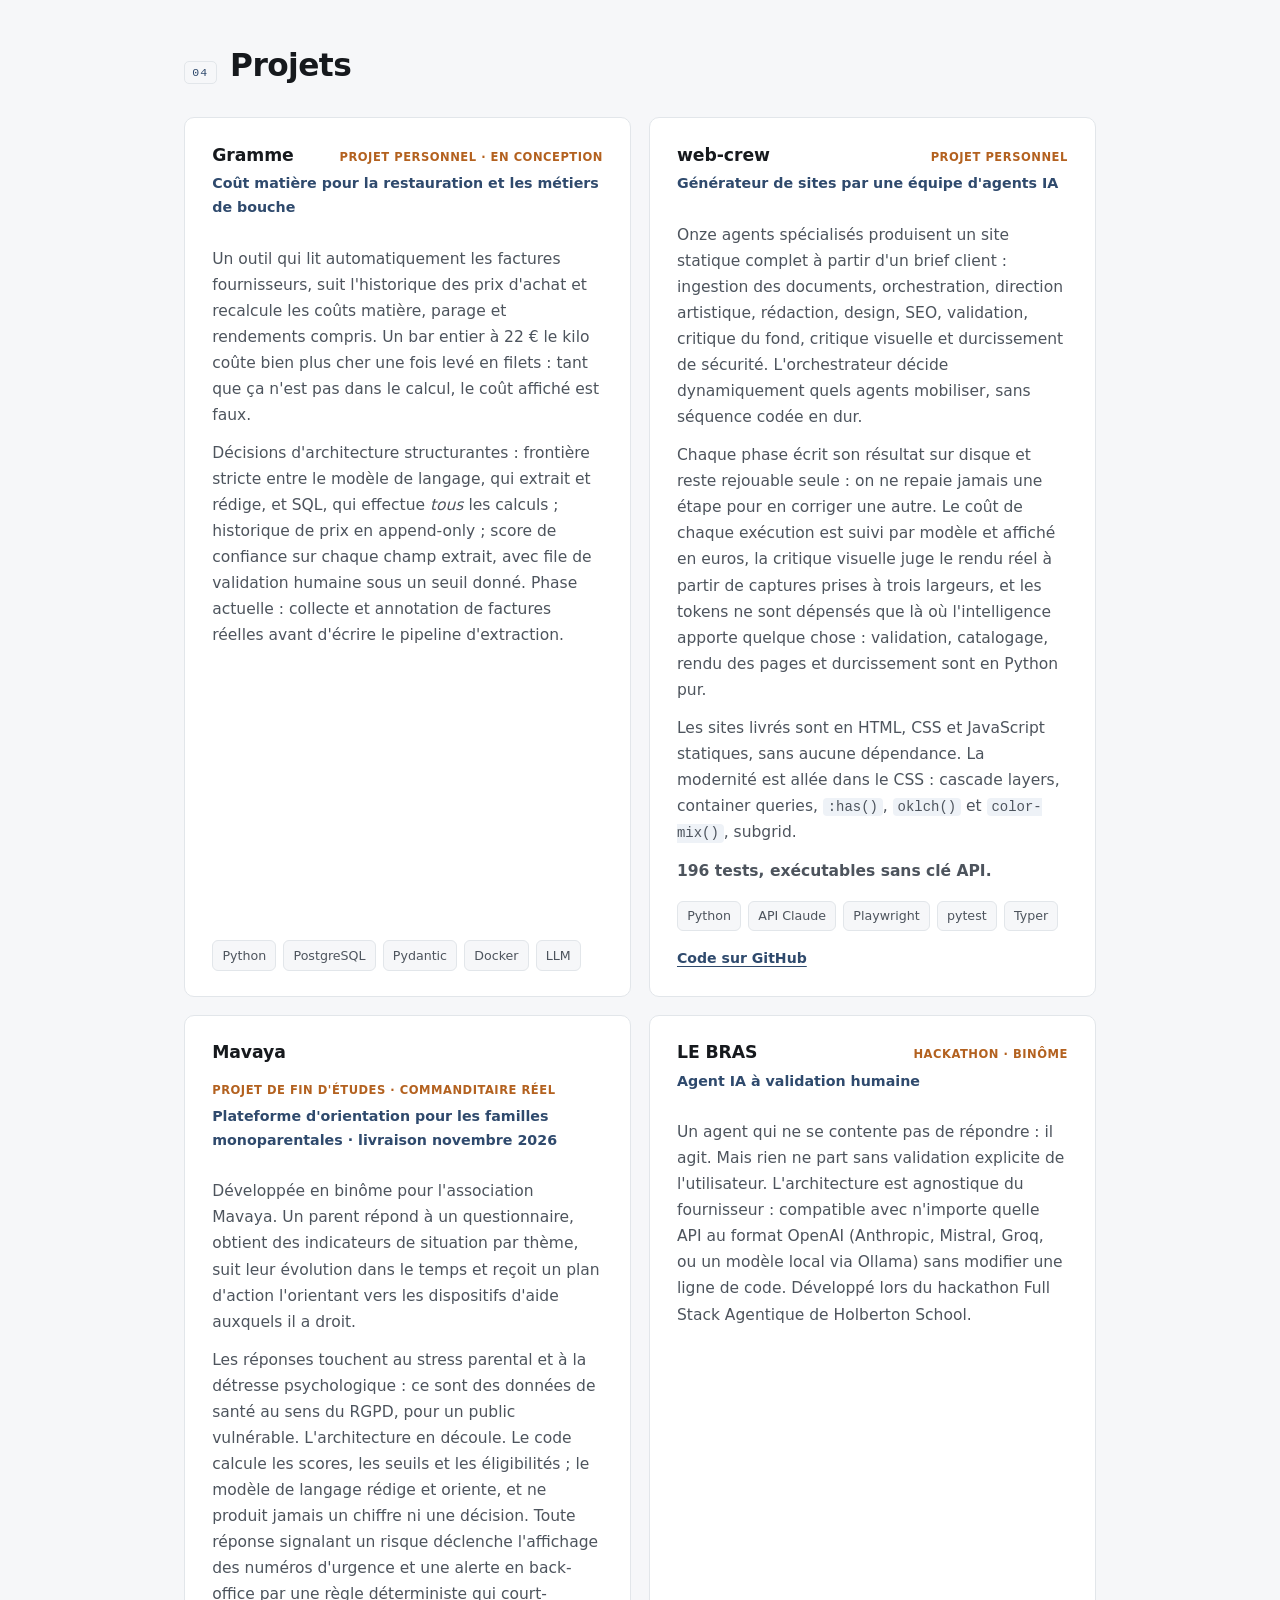
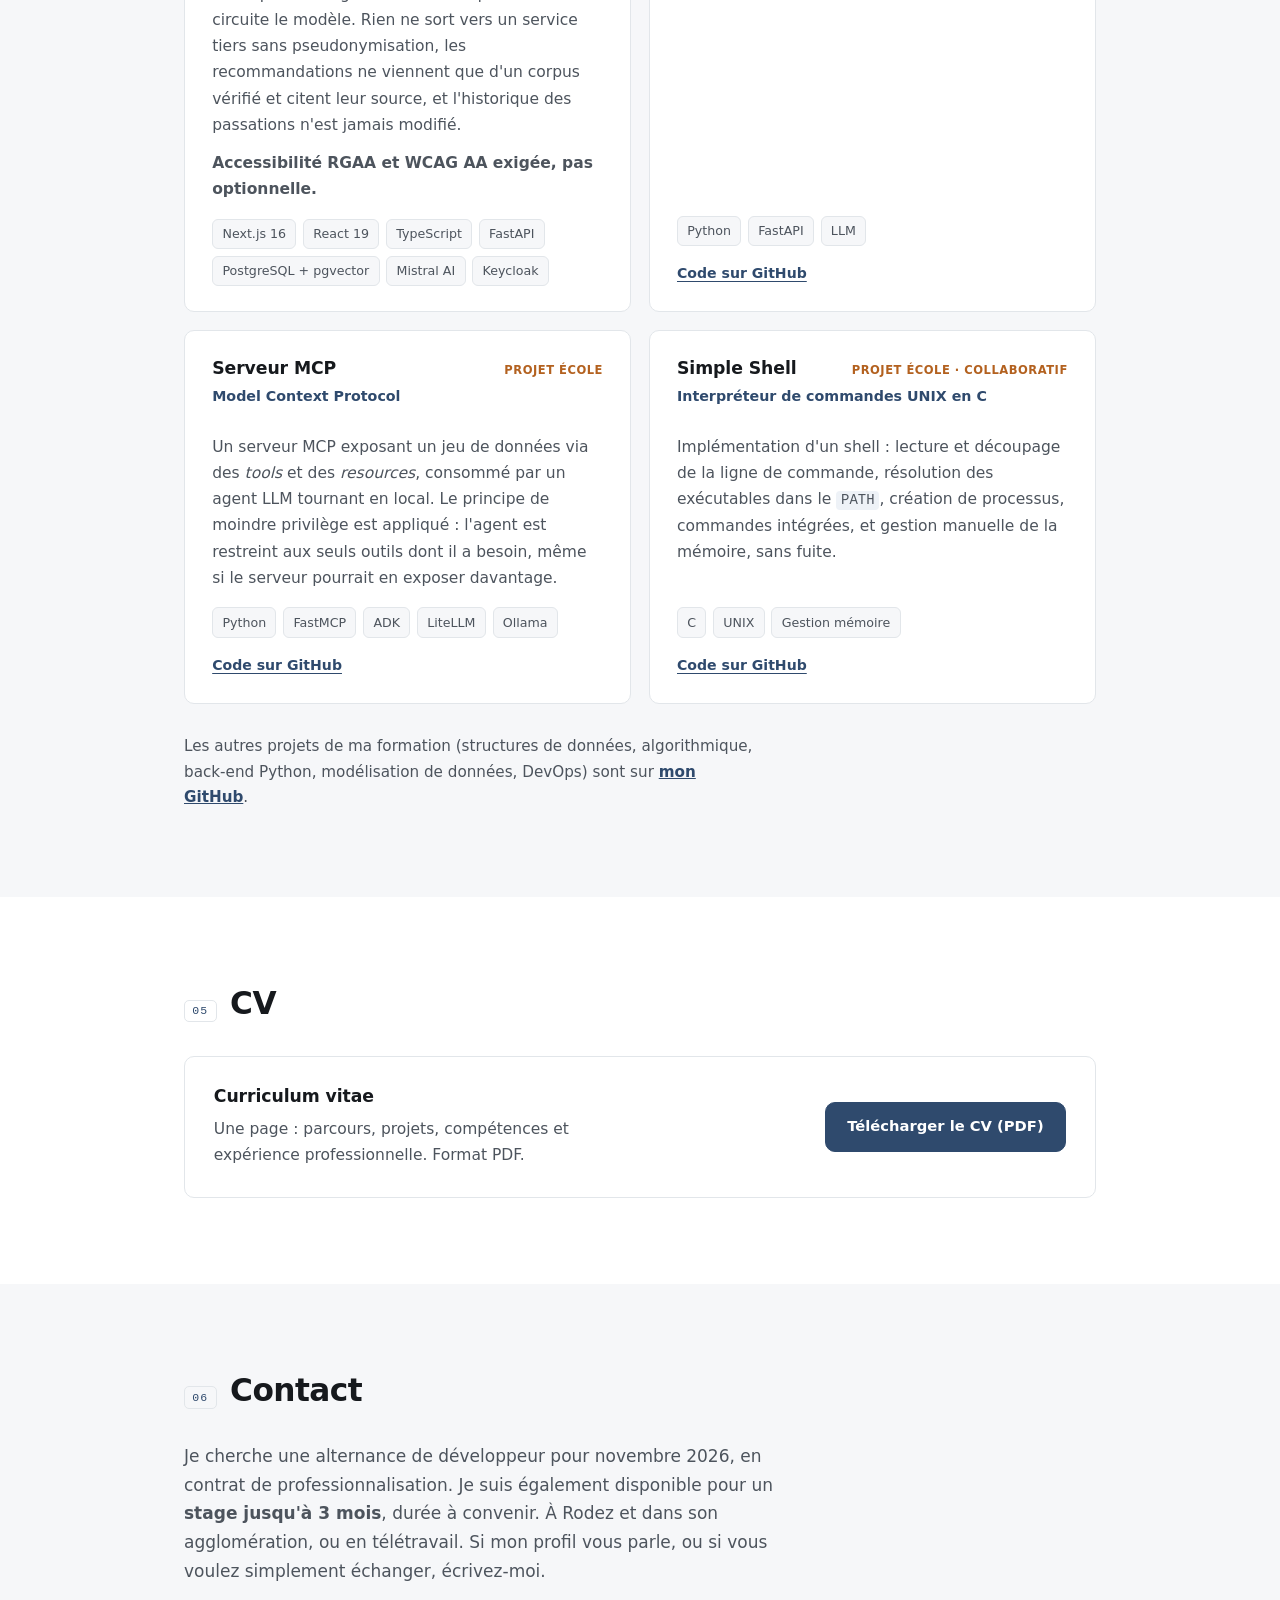
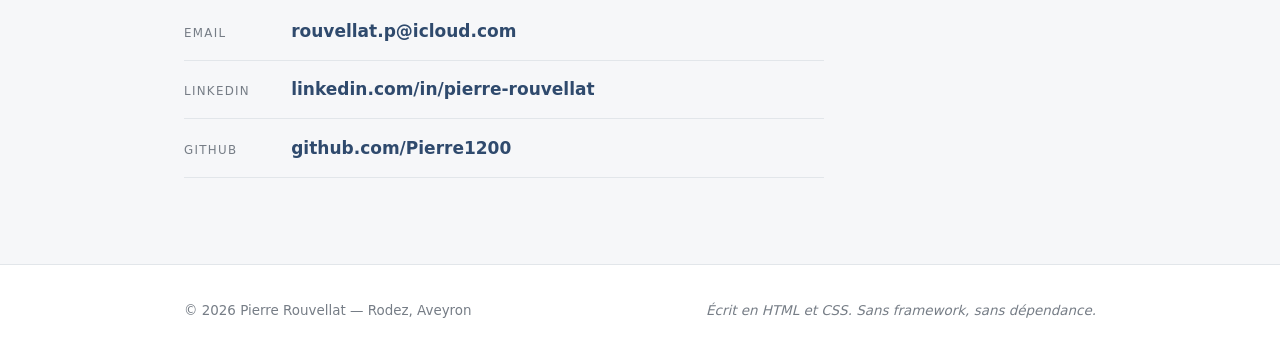
==== commit b5dd6b6f: "Update project details for Mavaya in index.html, enhancing description and accessibility information" ====
--- a/index.html
+++ b/index.html
@@ -274,20 +274,35 @@
 
         <article class="projet">
           <div class="p-head">
-            <h3>Studio Bougnat</h3>
-            <p class="p-tag">Projet client</p>
-          </div>
-          <p class="p-sub">Site et back-office d'un studio de communication · livraison septembre 2026</p>
-          <p>
-            Création complète du site et de son back-office : carte interactive
-            des établissements du Massif central installés à Paris, blog,
-            formulaire de contact, et une zone authentifiée permettant au client
-            de gérer lui-même son contenu. Front développé en binôme avec un
-            développeur back.
+            <h3>Mavaya</h3>
+            <p class="p-tag">Projet de fin d'études · commanditaire réel</p>
+          </div>
+          <p class="p-sub">Plateforme d'orientation pour les familles monoparentales · livraison novembre 2026</p>
+          <p>
+            Développée en binôme pour l'association Mavaya. Un parent répond à un
+            questionnaire, obtient des indicateurs de situation par thème, suit
+            leur évolution dans le temps et reçoit un plan d'action l'orientant
+            vers les dispositifs d'aide auxquels il a droit.
+          </p>
+          <p>
+            Les réponses touchent au stress parental et à la détresse
+            psychologique : ce sont des données de santé au sens du RGPD, pour un
+            public vulnérable. L'architecture en découle. Le code calcule les
+            scores, les seuils et les éligibilités ; le modèle de langage rédige
+            et oriente, et ne produit jamais un chiffre ni une décision. Toute
+            réponse signalant un risque déclenche l'affichage des numéros
+            d'urgence et une alerte en back-office par une règle déterministe qui
+            court-circuite le modèle. Rien ne sort vers un service tiers sans
+            pseudonymisation, les recommandations ne viennent que d'un corpus
+            vérifié et citent leur source, et l'historique des passations n'est
+            jamais modifié.
+          </p>
+          <p>
+            <strong>Accessibilité RGAA et WCAG AA exigée, pas optionnelle.</strong>
           </p>
           <ul class="chips small">
             <li>Next.js 16</li><li>React 19</li><li>TypeScript</li>
-            <li>Supabase</li><li>Leaflet</li><li>Tailwind</li>
+            <li>FastAPI</li><li>PostgreSQL + pgvector</li><li>Mistral AI</li><li>Keycloak</li>
           </ul>
         </article>
 
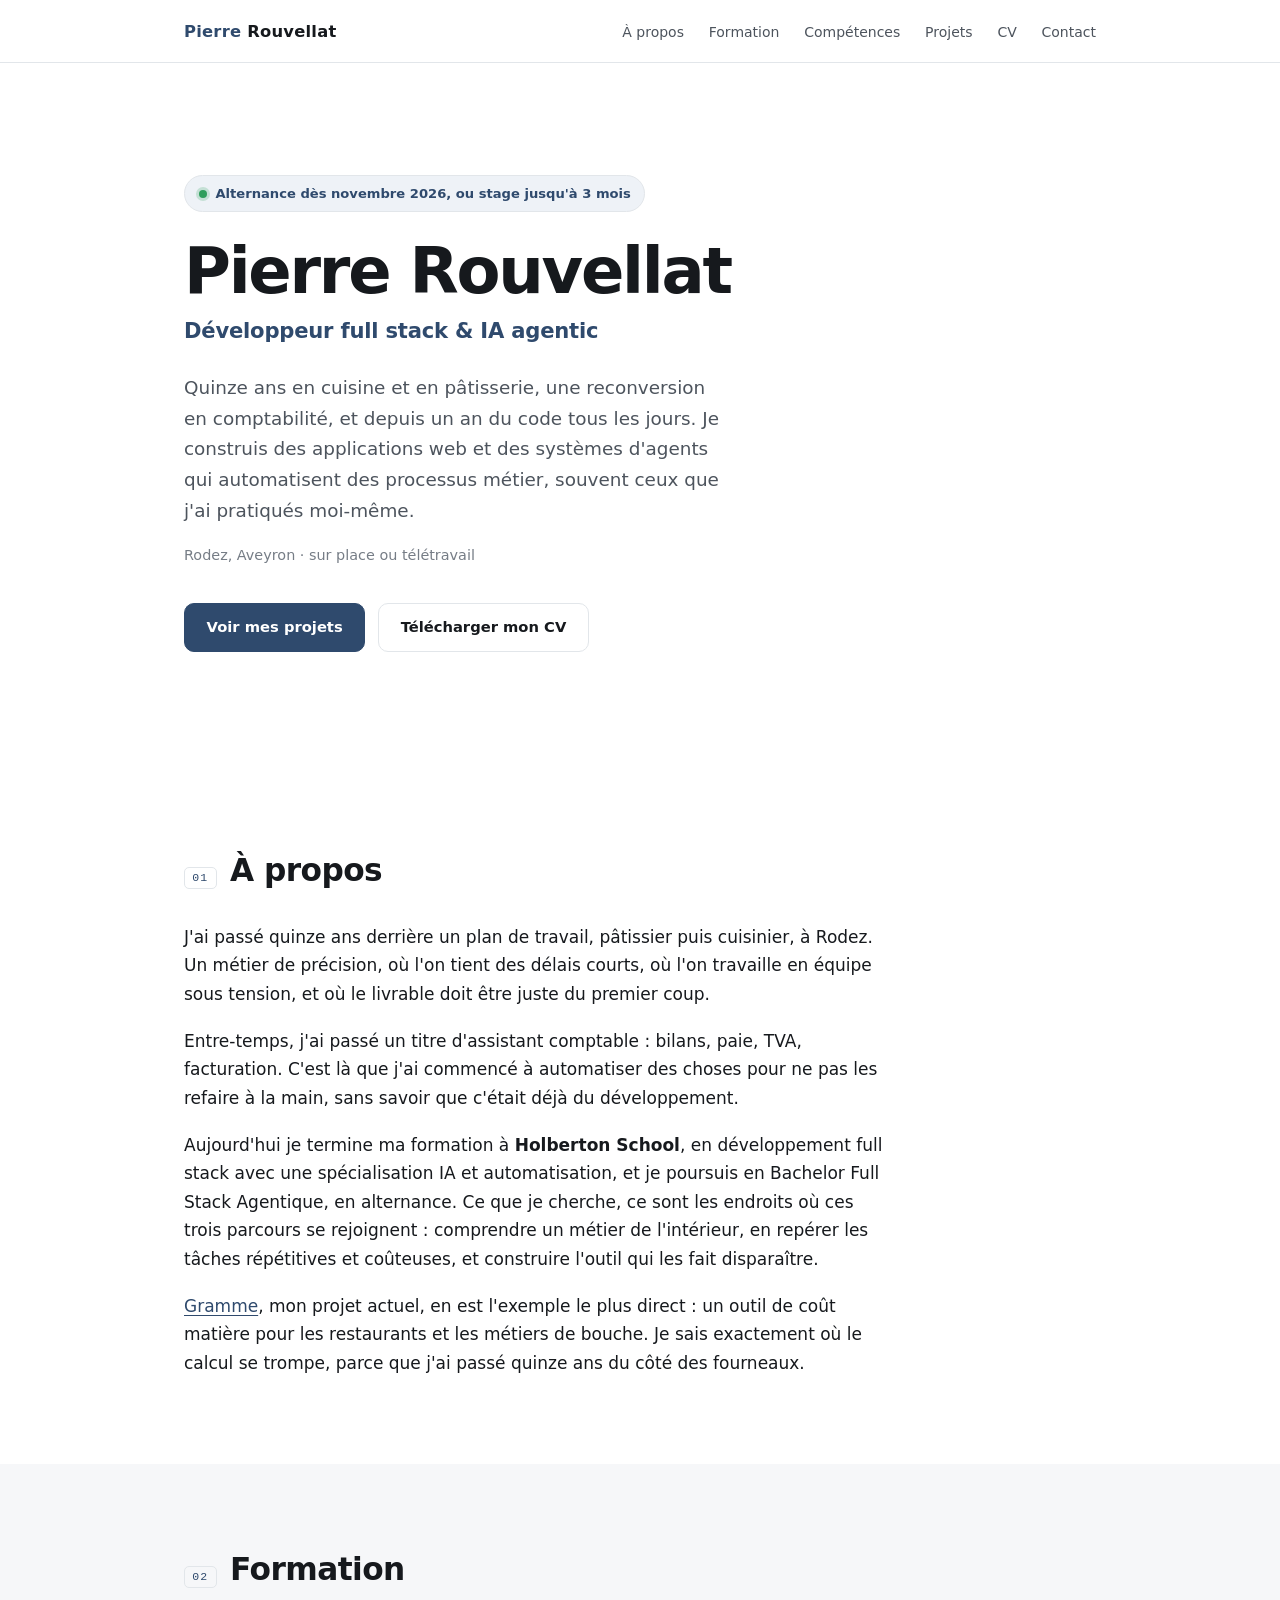
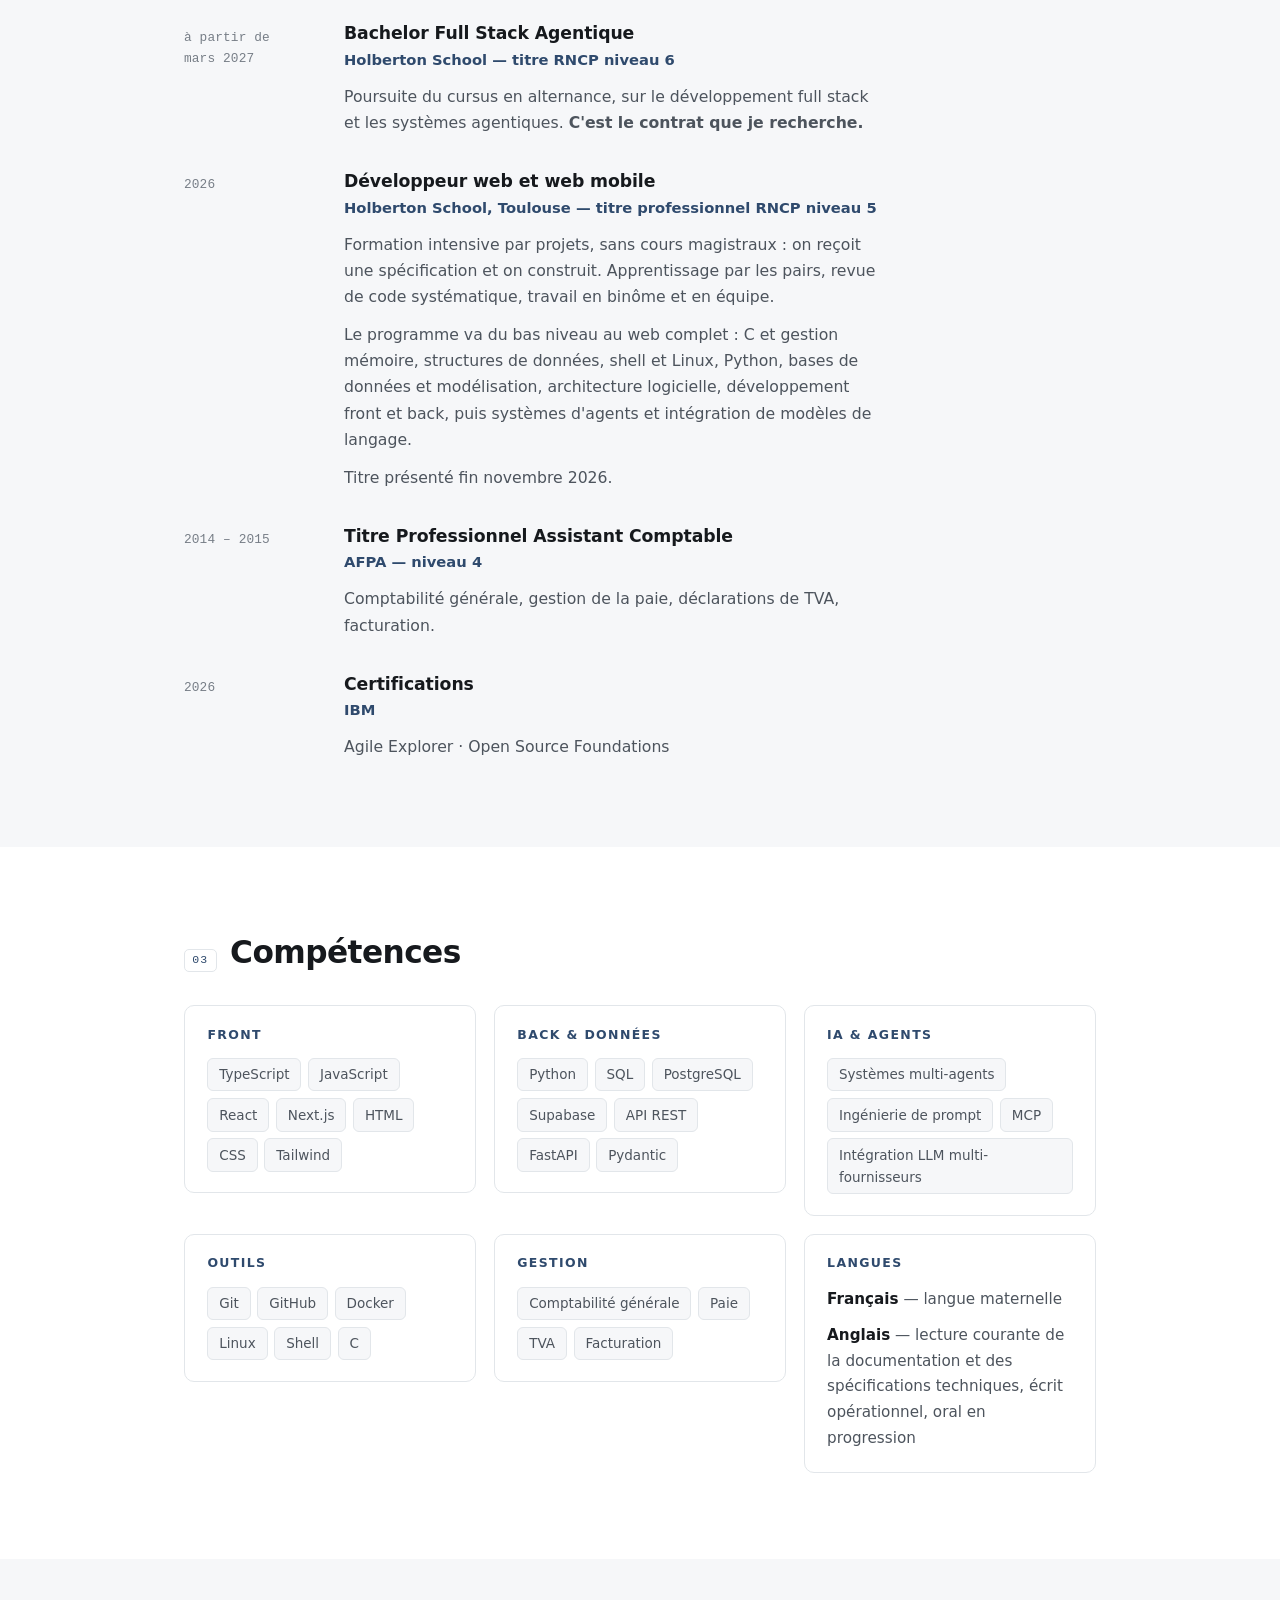
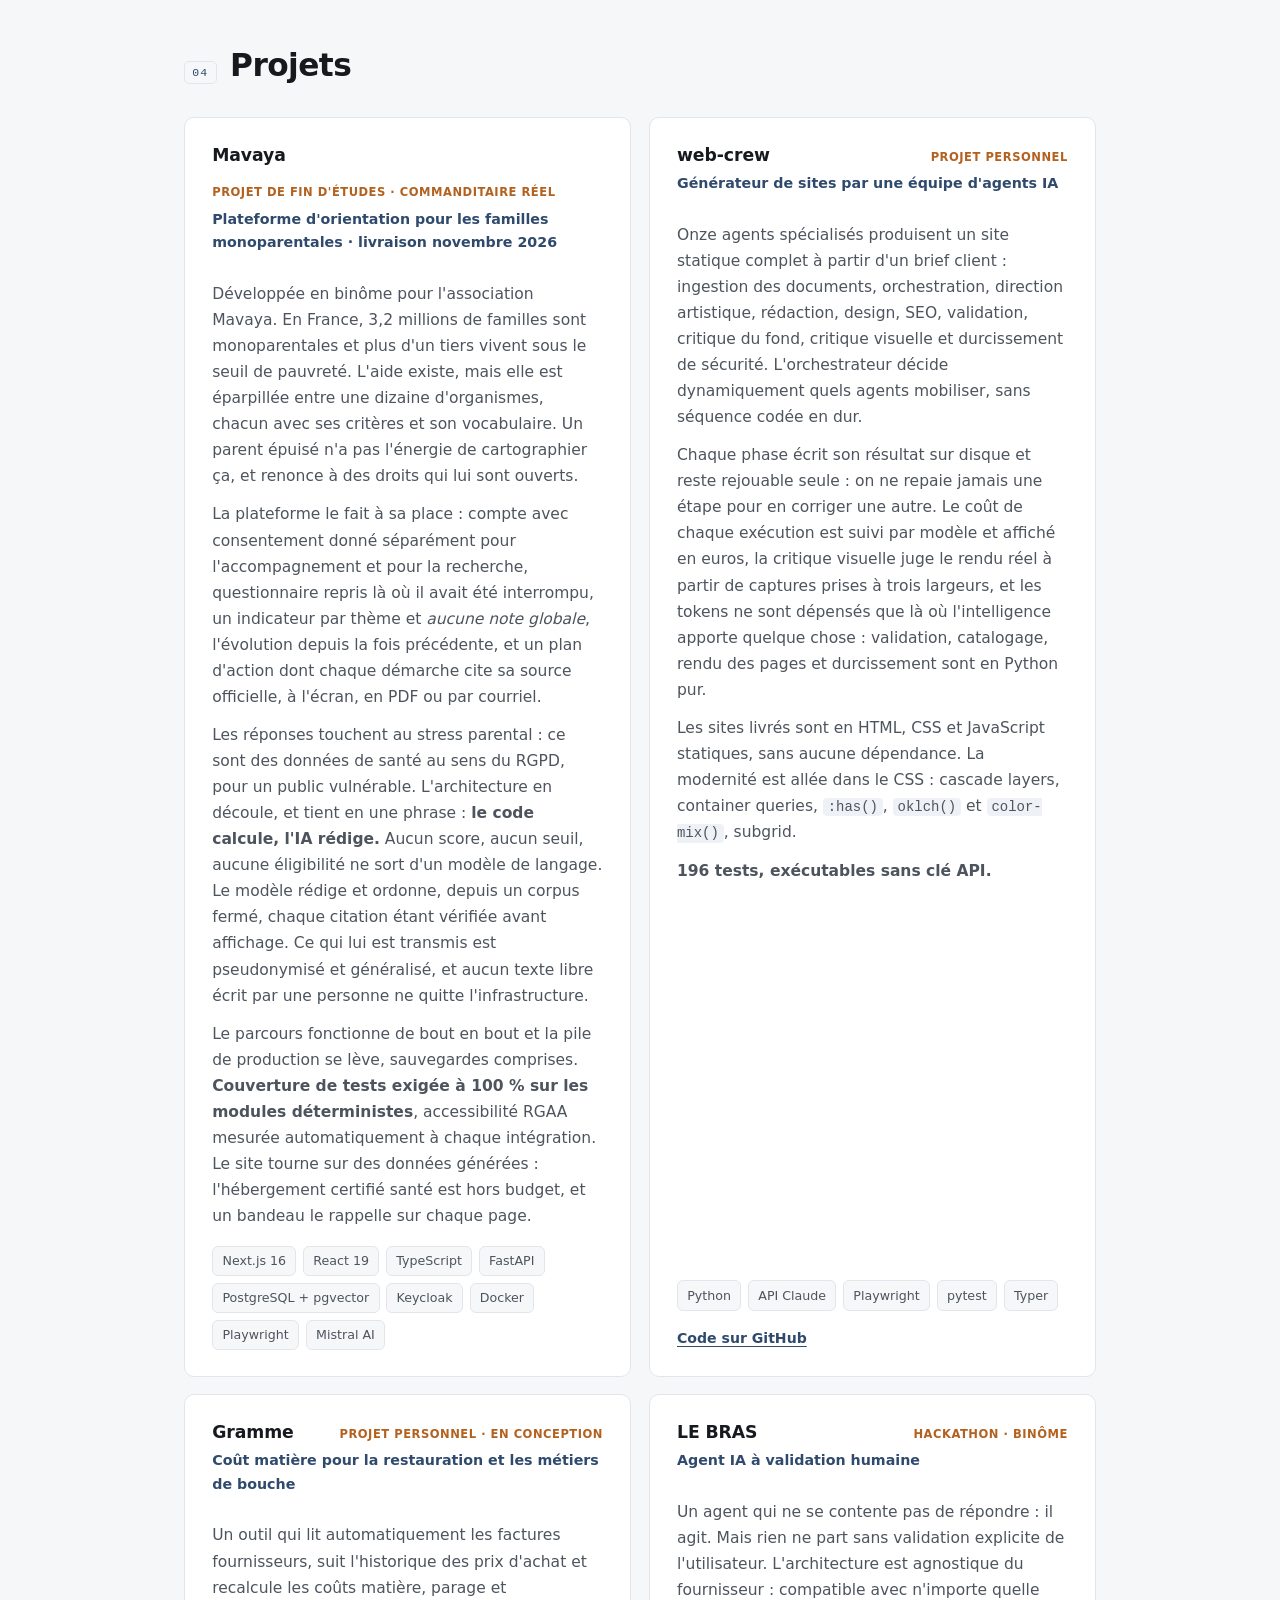
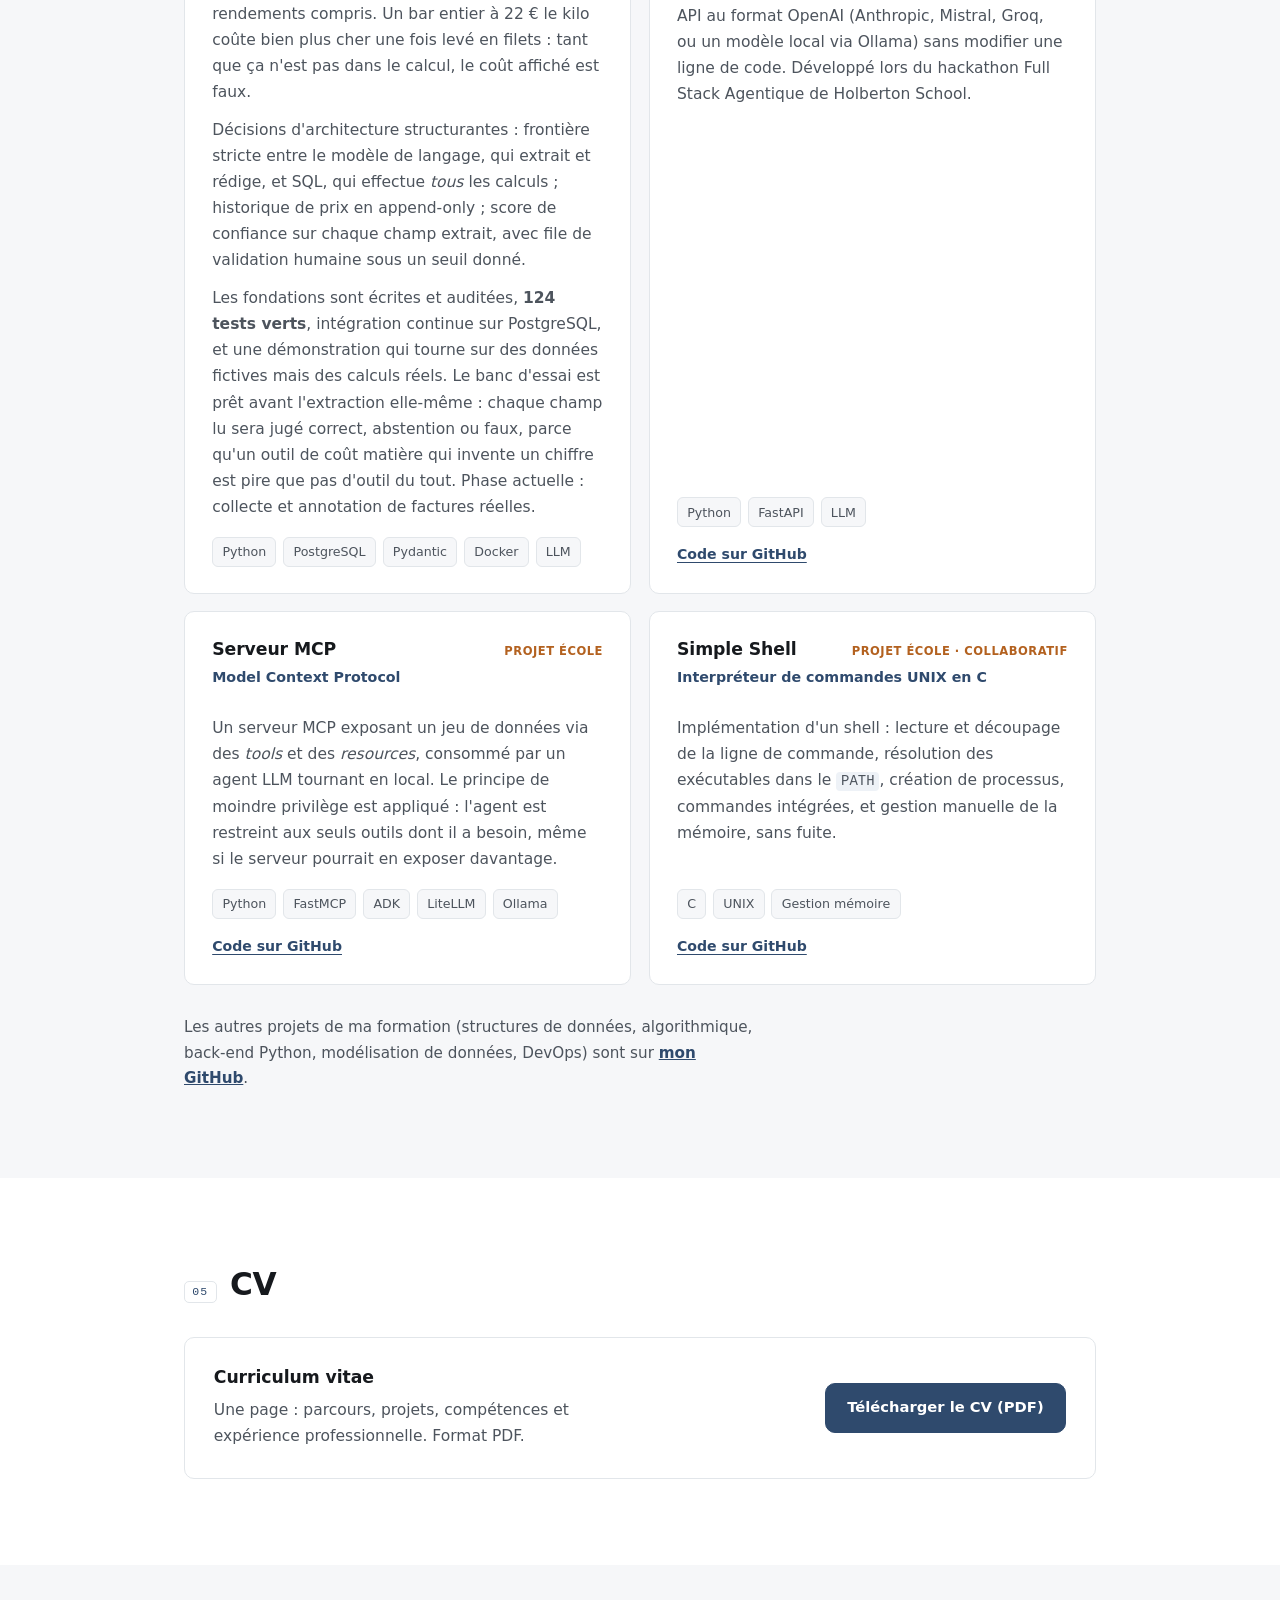
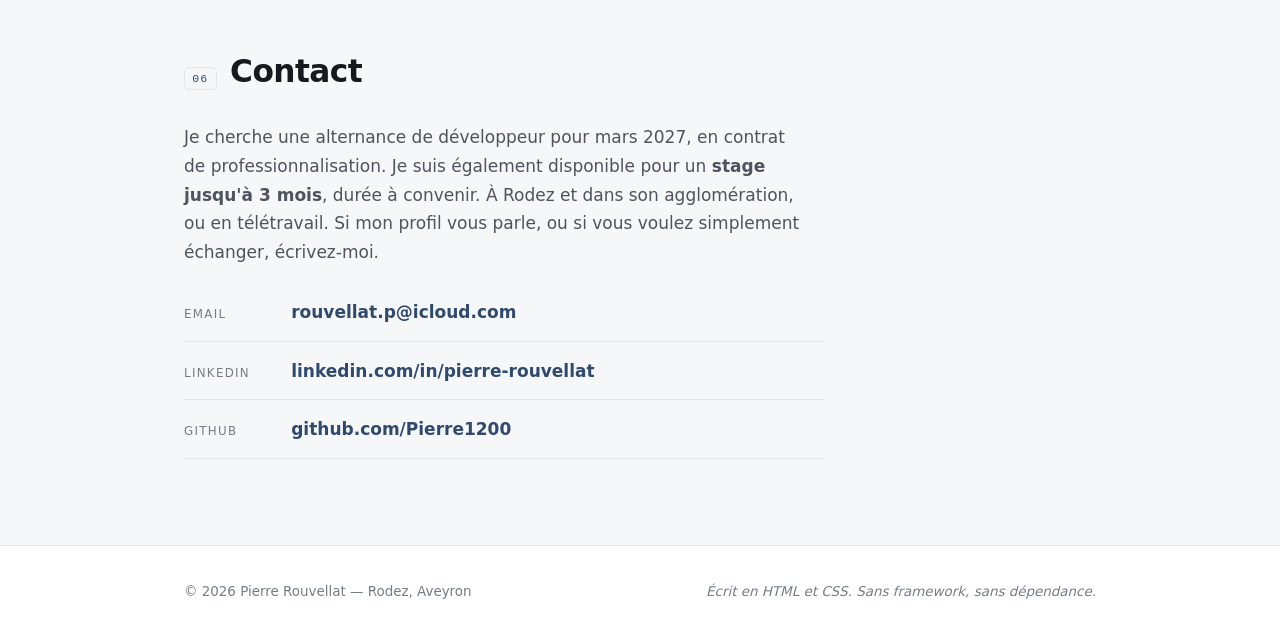
==== commit fdb36d9d: "Update CV and project descriptions in index.html for clarity and accuracy" ====
--- a/index.html
+++ b/index.html
@@ -4,17 +4,17 @@
 <meta charset="utf-8">
 <meta name="viewport" content="width=device-width, initial-scale=1">
 <title>Pierre Rouvellat — Développeur full stack &amp; IA agentic</title>
-<meta name="description" content="Développeur full stack et IA agentic à Rodez. 15 ans en cuisine, une reconversion, et aujourd'hui des applications web et des systèmes d'agents. Recherche une alternance pour novembre 2026.">
+<meta name="description" content="Développeur full stack et IA agentic à Rodez. 15 ans en cuisine, une reconversion, et aujourd'hui des applications web et des systèmes d'agents. Recherche une alternance pour mars 2027.">
 <meta name="author" content="Pierre Rouvellat">
 
 <meta property="og:type" content="website">
 <meta property="og:title" content="Pierre Rouvellat — Développeur full stack &amp; IA agentic">
-<meta property="og:description" content="15 ans en cuisine, une reconversion, et aujourd'hui du code tous les jours. Recherche une alternance pour novembre 2026.">
+<meta property="og:description" content="15 ans en cuisine, une reconversion, et aujourd'hui du code tous les jours. Recherche une alternance pour mars 2027.">
 <meta property="og:url" content="https://pierre1200.github.io/">
 <meta property="og:image" content="https://pierre1200.github.io/assets/og.png">
 <meta property="og:image:width" content="1200">
 <meta property="og:image:height" content="630">
-<meta property="og:image:alt" content="Pierre Rouvellat, développeur full stack et IA agentic, recherche une alternance dès novembre 2026">
+<meta property="og:image:alt" content="Pierre Rouvellat, développeur full stack et IA agentic, recherche une alternance dès mars 2027">
 <meta property="og:locale" content="fr_FR">
 <meta name="twitter:card" content="summary_large_image">
 
@@ -103,7 +103,7 @@
 
       <div class="tl">
         <article class="tl-item">
-          <p class="tl-date">à partir de<br>nov. 2026</p>
+          <p class="tl-date">à partir de<br>mars 2027</p>
           <div>
             <h3>Bachelor Full Stack Agentique</h3>
             <p class="tl-org">Holberton School — titre RNCP niveau 6</p>
@@ -213,27 +213,47 @@
 
         <article class="projet">
           <div class="p-head">
-            <h3>Gramme</h3>
-            <p class="p-tag">Projet personnel · en conception</p>
-          </div>
-          <p class="p-sub">Coût matière pour la restauration et les métiers de bouche</p>
-          <p>
-            Un outil qui lit automatiquement les factures fournisseurs, suit
-            l'historique des prix d'achat et recalcule les coûts matière, parage et
-            rendements compris. Un bar entier à 22&nbsp;€ le kilo coûte bien plus cher
-            une fois levé en filets : tant que ça n'est pas dans le calcul, le coût
-            affiché est faux.
-          </p>
-          <p>
-            Décisions d'architecture structurantes : frontière stricte entre le modèle
-            de langage, qui extrait et rédige, et SQL, qui effectue <em>tous</em> les
-            calculs ; historique de prix en append-only ; score de confiance sur chaque
-            champ extrait, avec file de validation humaine sous un seuil donné.
-            Phase actuelle : collecte et annotation de factures réelles avant d'écrire
-            le pipeline d'extraction.
+            <h3>Mavaya</h3>
+            <p class="p-tag">Projet de fin d'études · commanditaire réel</p>
+          </div>
+          <p class="p-sub">Plateforme d'orientation pour les familles monoparentales · livraison novembre 2026</p>
+          <p>
+            Développée en binôme pour l'association Mavaya. En France, 3,2 millions
+            de familles sont monoparentales et plus d'un tiers vivent sous le seuil
+            de pauvreté. L'aide existe, mais elle est éparpillée entre une dizaine
+            d'organismes, chacun avec ses critères et son vocabulaire. Un parent
+            épuisé n'a pas l'énergie de cartographier ça, et renonce à des droits
+            qui lui sont ouverts.
+          </p>
+          <p>
+            La plateforme le fait à sa place : compte avec consentement donné
+            séparément pour l'accompagnement et pour la recherche, questionnaire
+            repris là où il avait été interrompu, un indicateur par thème et
+            <em>aucune note globale</em>, l'évolution depuis la fois précédente, et
+            un plan d'action dont chaque démarche cite sa source officielle, à
+            l'écran, en PDF ou par courriel.
+          </p>
+          <p>
+            Les réponses touchent au stress parental : ce sont des données de santé
+            au sens du RGPD, pour un public vulnérable. L'architecture en découle, et
+            tient en une phrase : <strong>le code calcule, l'IA rédige.</strong> Aucun
+            score, aucun seuil, aucune éligibilité ne sort d'un modèle de langage. Le
+            modèle rédige et ordonne, depuis un corpus fermé, chaque citation étant
+            vérifiée avant affichage. Ce qui lui est transmis est pseudonymisé et
+            généralisé, et aucun texte libre écrit par une personne ne quitte
+            l'infrastructure.
+          </p>
+          <p>
+            Le parcours fonctionne de bout en bout et la pile de production se lève,
+            sauvegardes comprises. <strong>Couverture de tests exigée à 100 % sur les
+            modules déterministes</strong>, accessibilité RGAA mesurée automatiquement
+            à chaque intégration. Le site tourne sur des données générées : l'hébergement
+            certifié santé est hors budget, et un bandeau le rappelle sur chaque page.
           </p>
           <ul class="chips small">
-            <li>Python</li><li>PostgreSQL</li><li>Pydantic</li><li>Docker</li><li>LLM</li>
+            <li>Next.js 16</li><li>React 19</li><li>TypeScript</li>
+            <li>FastAPI</li><li>PostgreSQL + pgvector</li><li>Keycloak</li>
+            <li>Docker</li><li>Playwright</li><li>Mistral AI</li>
           </ul>
         </article>
 
@@ -274,35 +294,34 @@
 
         <article class="projet">
           <div class="p-head">
-            <h3>Mavaya</h3>
-            <p class="p-tag">Projet de fin d'études · commanditaire réel</p>
-          </div>
-          <p class="p-sub">Plateforme d'orientation pour les familles monoparentales · livraison novembre 2026</p>
-          <p>
-            Développée en binôme pour l'association Mavaya. Un parent répond à un
-            questionnaire, obtient des indicateurs de situation par thème, suit
-            leur évolution dans le temps et reçoit un plan d'action l'orientant
-            vers les dispositifs d'aide auxquels il a droit.
-          </p>
-          <p>
-            Les réponses touchent au stress parental et à la détresse
-            psychologique : ce sont des données de santé au sens du RGPD, pour un
-            public vulnérable. L'architecture en découle. Le code calcule les
-            scores, les seuils et les éligibilités ; le modèle de langage rédige
-            et oriente, et ne produit jamais un chiffre ni une décision. Toute
-            réponse signalant un risque déclenche l'affichage des numéros
-            d'urgence et une alerte en back-office par une règle déterministe qui
-            court-circuite le modèle. Rien ne sort vers un service tiers sans
-            pseudonymisation, les recommandations ne viennent que d'un corpus
-            vérifié et citent leur source, et l'historique des passations n'est
-            jamais modifié.
-          </p>
-          <p>
-            <strong>Accessibilité RGAA et WCAG AA exigée, pas optionnelle.</strong>
+            <h3>Gramme</h3>
+            <p class="p-tag">Projet personnel · en conception</p>
+          </div>
+          <p class="p-sub">Coût matière pour la restauration et les métiers de bouche</p>
+          <p>
+            Un outil qui lit automatiquement les factures fournisseurs, suit
+            l'historique des prix d'achat et recalcule les coûts matière, parage et
+            rendements compris. Un bar entier à 22&nbsp;€ le kilo coûte bien plus cher
+            une fois levé en filets : tant que ça n'est pas dans le calcul, le coût
+            affiché est faux.
+          </p>
+          <p>
+            Décisions d'architecture structurantes : frontière stricte entre le modèle
+            de langage, qui extrait et rédige, et SQL, qui effectue <em>tous</em> les
+            calculs ; historique de prix en append-only ; score de confiance sur chaque
+            champ extrait, avec file de validation humaine sous un seuil donné.
+          </p>
+          <p>
+            Les fondations sont écrites et auditées, <strong>124 tests verts</strong>,
+            intégration continue sur PostgreSQL, et une démonstration qui tourne sur
+            des données fictives mais des calculs réels. Le banc d'essai est prêt
+            avant l'extraction elle-même : chaque champ lu sera jugé correct,
+            abstention ou faux, parce qu'un outil de coût matière qui invente un
+            chiffre est pire que pas d'outil du tout. Phase actuelle : collecte et
+            annotation de factures réelles.
           </p>
           <ul class="chips small">
-            <li>Next.js 16</li><li>React 19</li><li>TypeScript</li>
-            <li>FastAPI</li><li>PostgreSQL + pgvector</li><li>Mistral AI</li><li>Keycloak</li>
+            <li>Python</li><li>PostgreSQL</li><li>Pydantic</li><li>Docker</li><li>LLM</li>
           </ul>
         </article>
 
@@ -388,7 +407,7 @@
     <div class="wrap">
       <h2><span class="num">06</span> Contact</h2>
       <p class="contact-intro">
-        Je cherche une alternance de développeur pour novembre 2026, en contrat de
+        Je cherche une alternance de développeur pour mars 2027, en contrat de
         professionnalisation. Je suis également disponible pour un <strong>stage jusqu'à
         3 mois</strong>, durée à convenir. À Rodez et dans son agglomération, ou en télétravail.
         Si mon profil vous parle, ou si vous voulez simplement échanger, écrivez-moi.
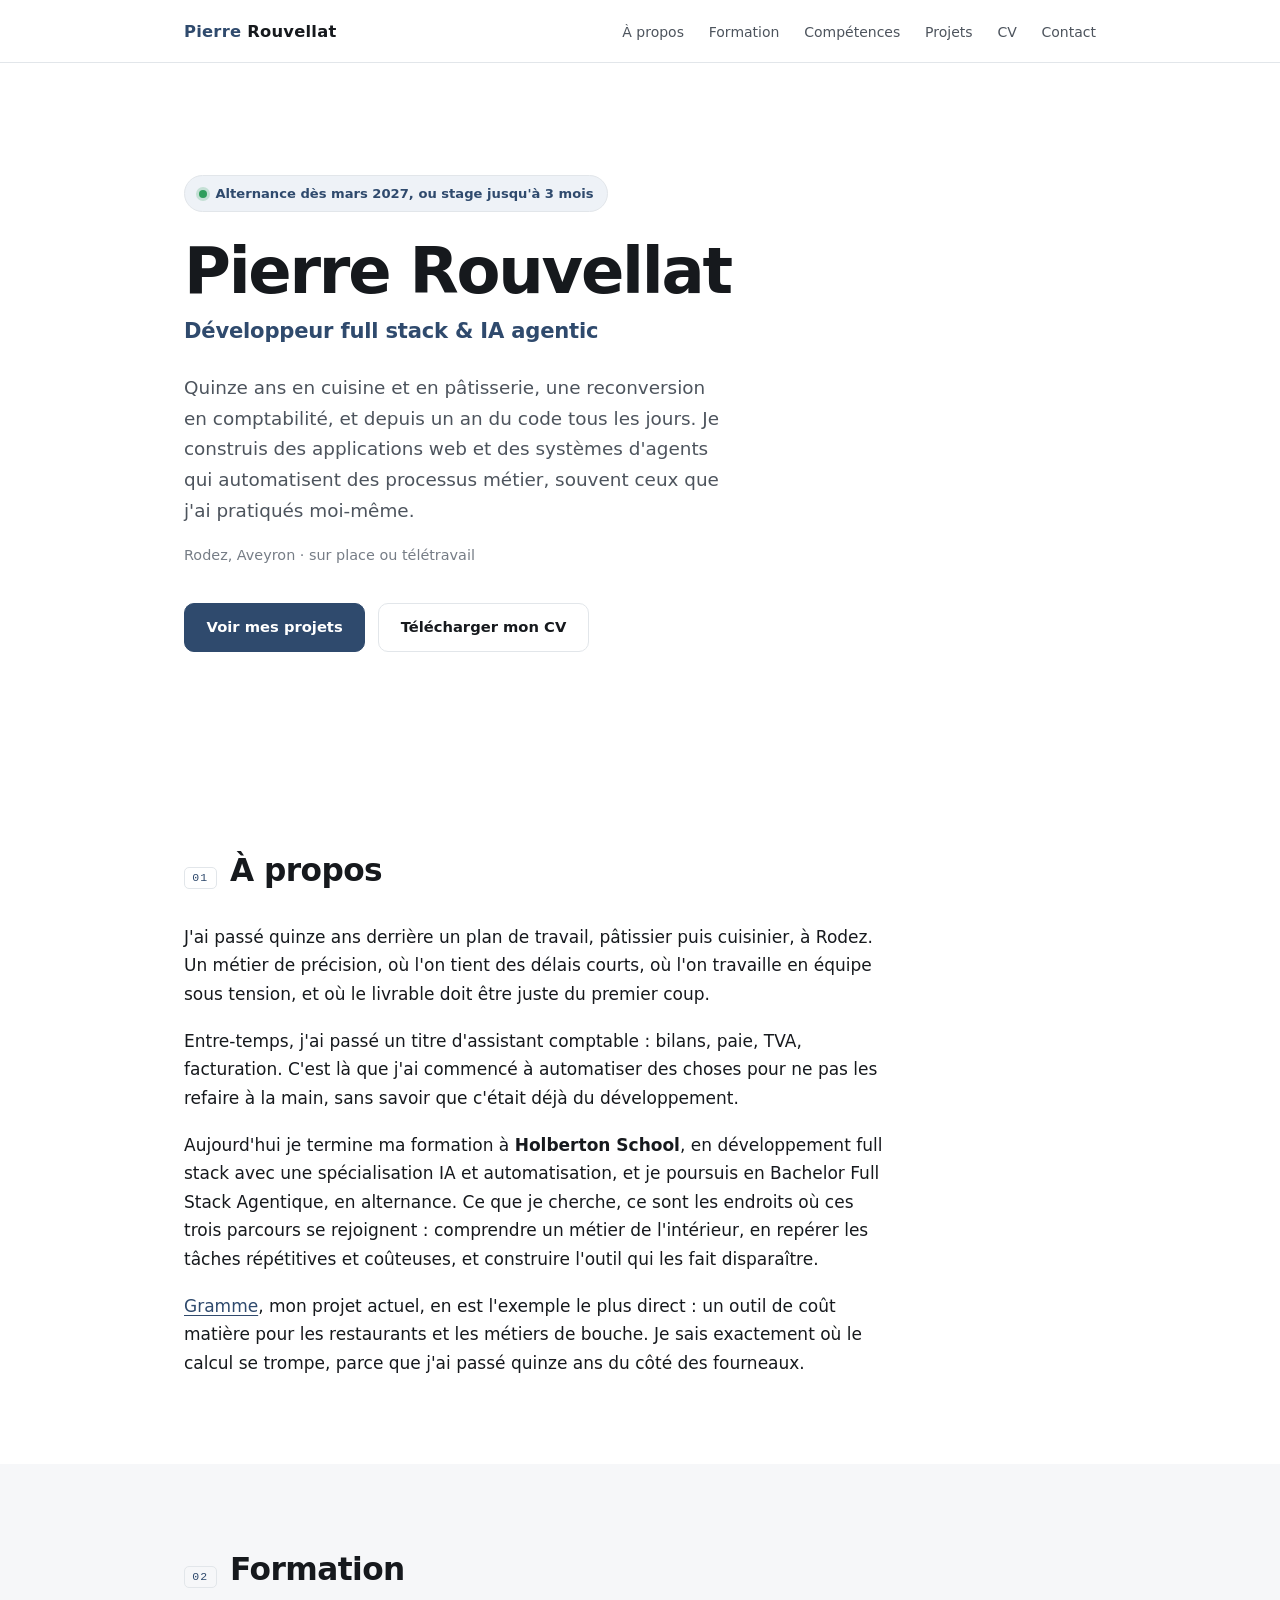
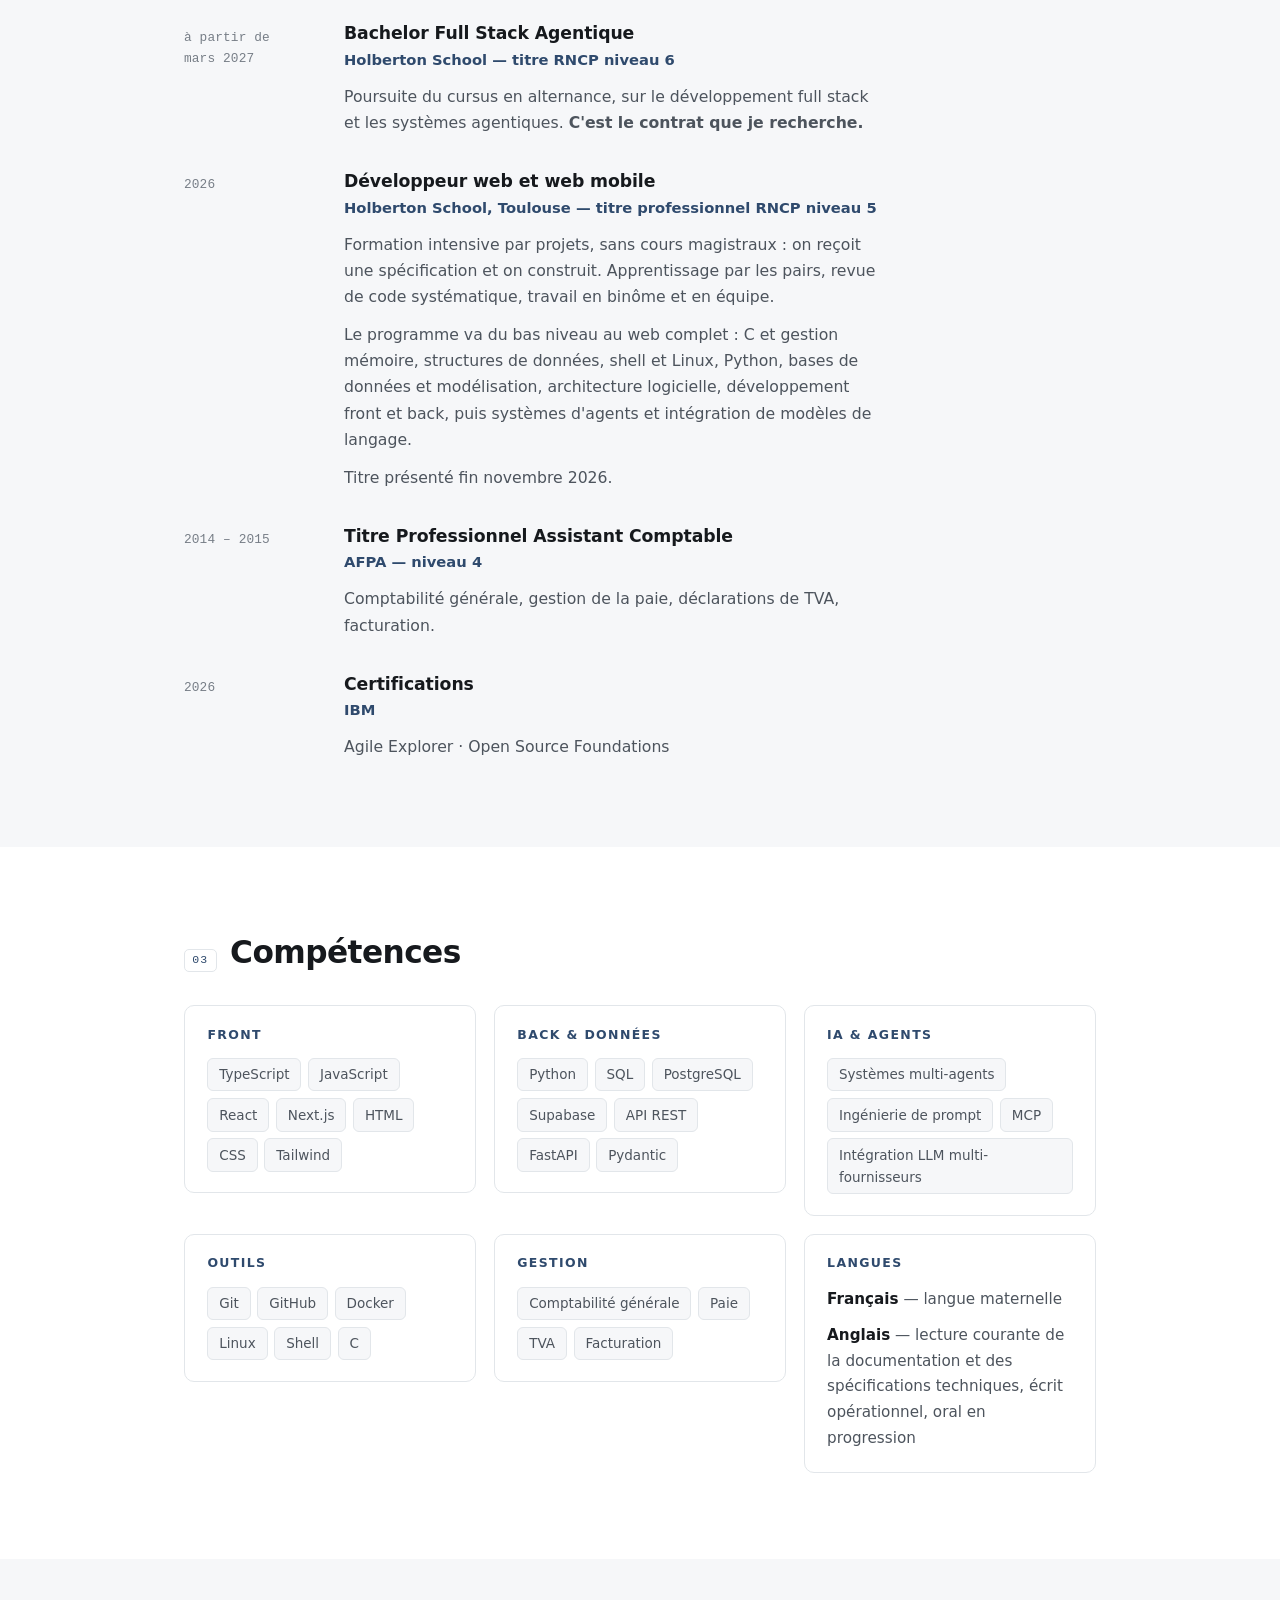
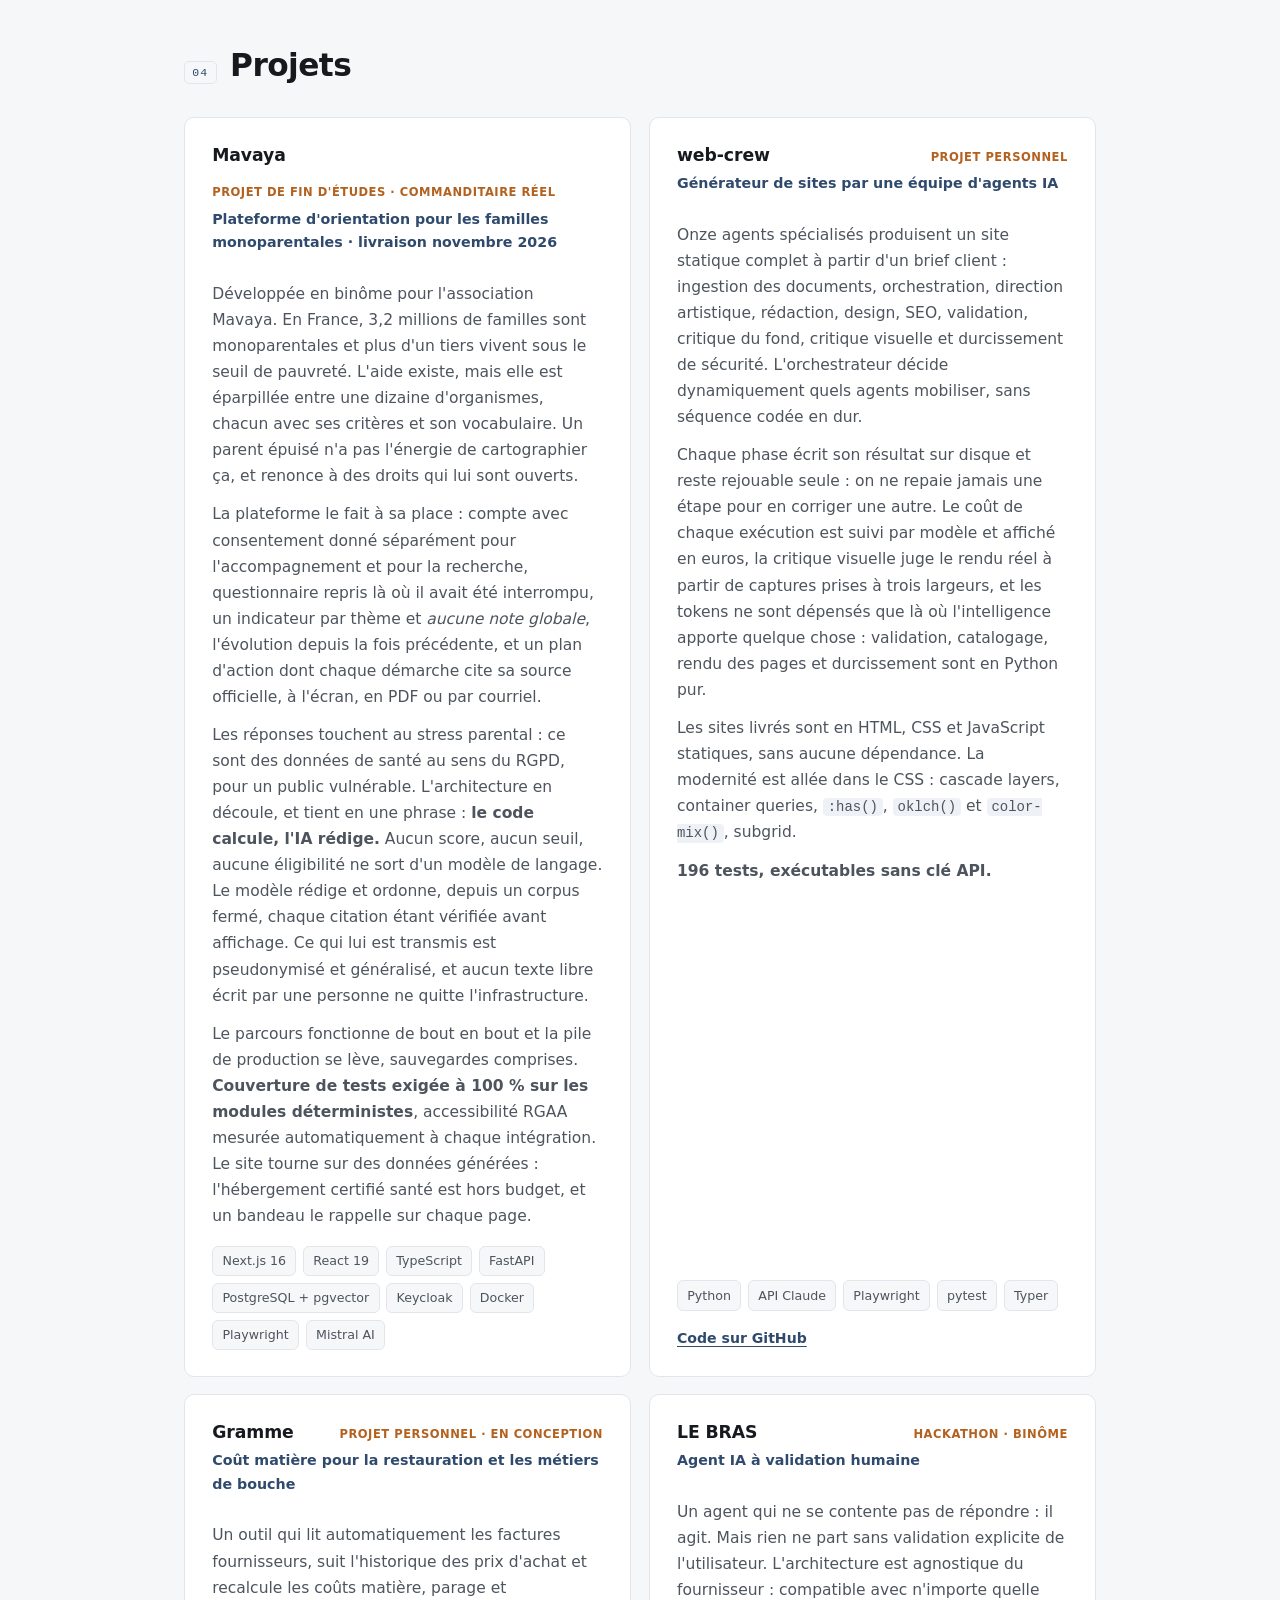
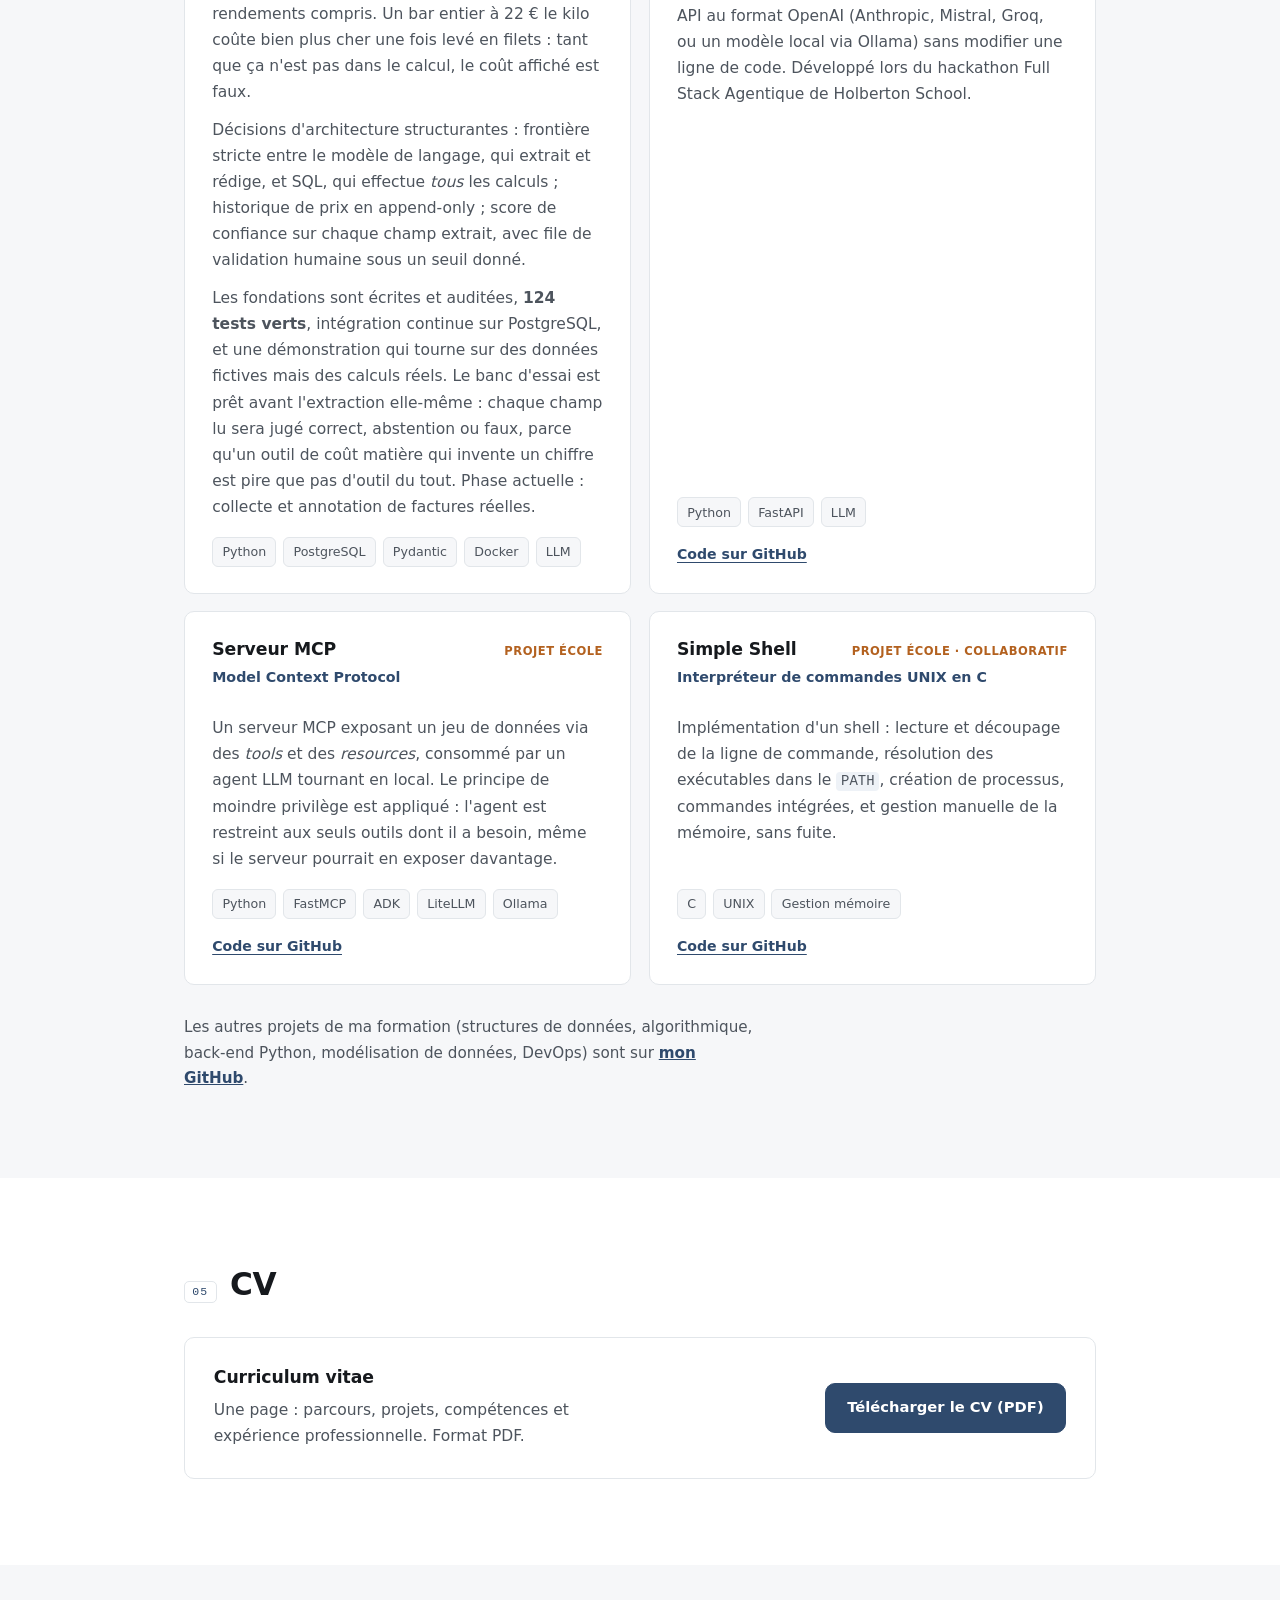
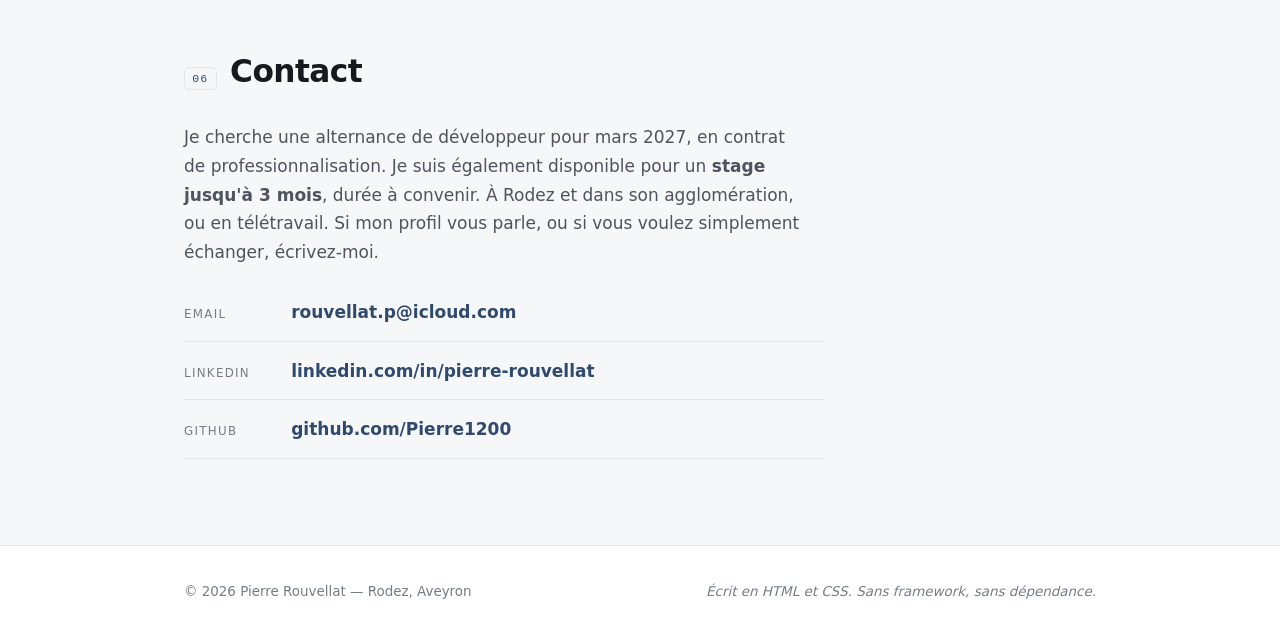
==== commit c37e3309: "Add new og-source.html file and update availability date in index.html" ====
--- a/index.html
+++ b/index.html
@@ -47,7 +47,7 @@
 
   <section id="top" class="hero">
     <div class="wrap">
-      <p class="dispo"><span class="dot" aria-hidden="true"></span> Alternance dès novembre&nbsp;2026, ou stage jusqu'à 3&nbsp;mois</p>
+      <p class="dispo"><span class="dot" aria-hidden="true"></span> Alternance dès mars&nbsp;2027, ou stage jusqu'à 3&nbsp;mois</p>
       <h1>Pierre Rouvellat</h1>
       <p class="role">Développeur full stack &amp; IA agentic</p>
       <p class="pitch">
